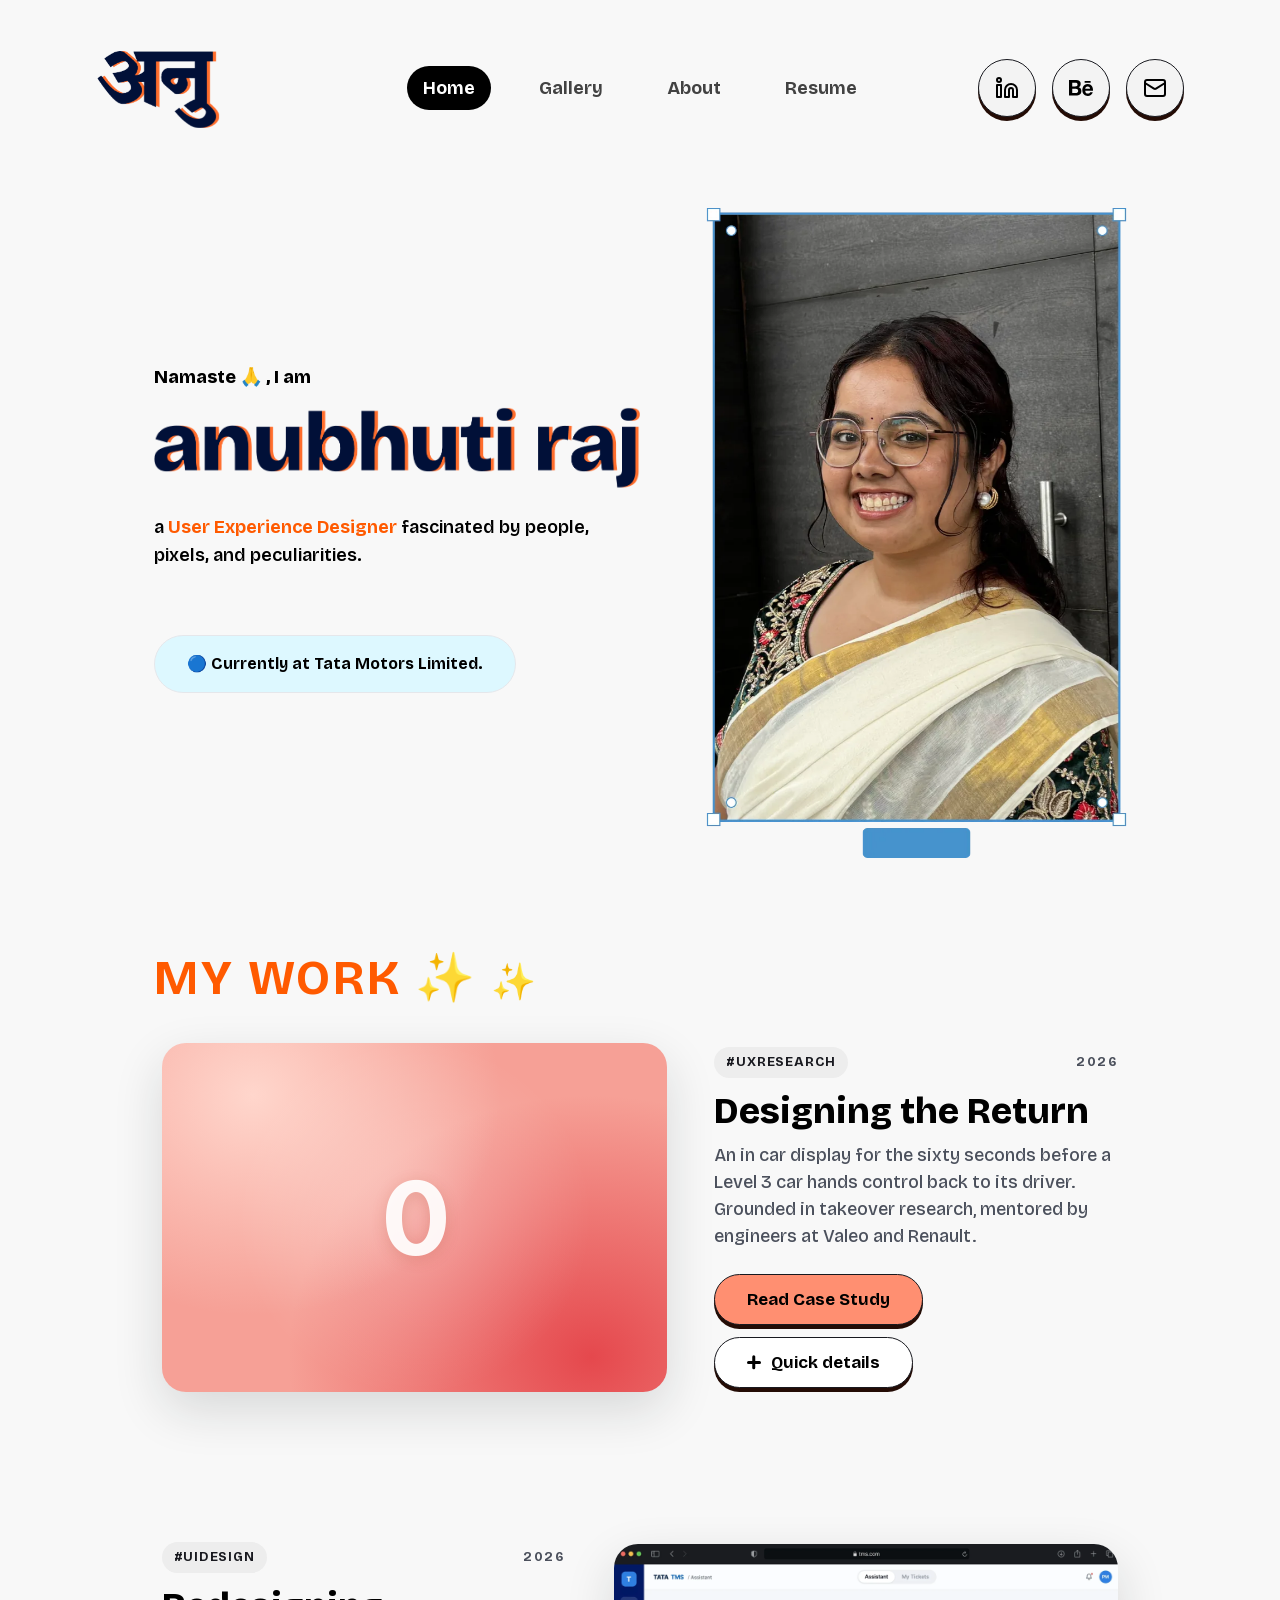
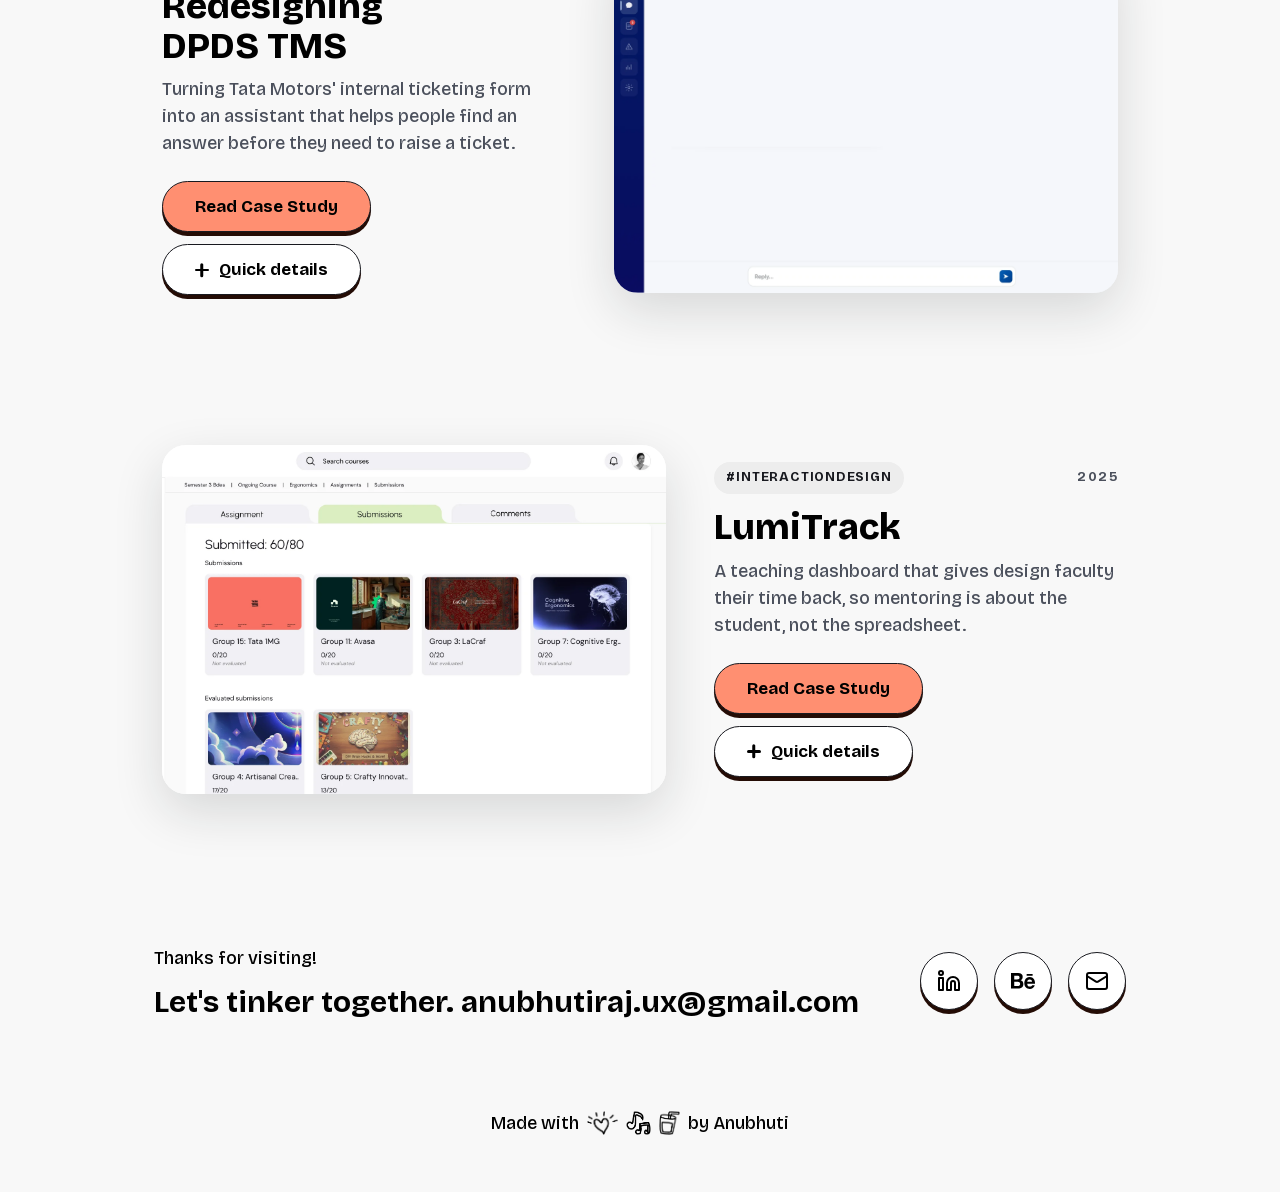
==== index.html @ 5ecabb00 "Smooth TMS typing pan, LumiTrack card story animation, more gap between cards, what-if map after scr" ====
<!DOCTYPE html>
<html lang="en">

<head>
  <meta charset="utf-8" />
  <meta name="viewport" content="width=device-width" />
  <script>if (!(window.matchMedia && matchMedia("(prefers-reduced-motion: reduce)").matches)) document.documentElement.classList.add("motion");</script>
  <title>Anubhuti Raj | UX Portfolio</title>
  <link rel="icon" type="image/png" href="./assets/images/browsericon.png" />
  <link rel="preload" href="assets/fonts/f9c47219ac0af4ab.p.woff2" as="font" type="font/woff2" crossorigin />
  <link rel="stylesheet" href="css/style.css?v=20261005g" />
  <style>
    /* Hero photo hover swap: my-photo fades out, childhood-photo fades in */
    .hero-photo-wrap { cursor: pointer; }
    .hero-photo-default,
    .hero-photo-hover {
      transition: none;
    }
    .hero-photo-hover { opacity: 0; }
    .hero-photo-wrap:hover .hero-photo-default { opacity: 0; }
    .hero-photo-wrap:hover .hero-photo-hover { opacity: 1; }

    /* "Currently working" button: bounce on hover + since-tag reveal */
    .work-status-btn {
      white-space: nowrap;
      transition: transform 0.45s cubic-bezier(0.34, 1.56, 0.64, 1),
                  background-color 0.2s ease, color 0.2s ease;
      transform-origin: left center;
      transform: scale(1);
    }
    .work-status-wrap a:hover .work-status-btn {
      transform: scale(1.08);
    }
    .work-status-tag {
      opacity: 0;
      transform: translateX(-8px);
      transition: opacity 0.2s ease 0.05s, transform 0.2s ease 0.05s;
      pointer-events: none;
    }
    .work-status-wrap a:hover + .work-status-tag {
      opacity: 1;
      transform: translateX(0);
    }

    /* Footer: written as real CSS because the site's compiled Tailwind
       stylesheet doesn't include utility classes beyond what the original
       build used, so new utility classes here have no effect. */
    .site-footer {
      padding-top: 150px;
      padding-bottom: 15px;
    }
    .site-footer .tinker-heading {
      font-size: 1.875rem; /* ~text-3xl */
    }
    @media (max-width: 768px) {
      .site-footer { padding-top: 140px; }
      .site-footer .tinker-heading { font-size: 1.5rem; }
    }
    @media (max-width: 640px) {
      .site-footer { padding-top: 90px; }
      .site-footer .tinker-heading { font-size: 1.25rem; }
    }
    .footer-top-row {
      display: flex;
      align-items: flex-start;
      justify-content: space-between;
    }
    .footer-social-buttons {
      display: flex;
      align-items: center;
      margin-top: 8px;
    }
    @media (max-width: 640px) {
      .footer-top-row {
        flex-direction: column;
        align-items: stretch;
      }
      .footer-top-row > div:first-child { margin-bottom: 32px; }
      .footer-social-buttons { margin-top: 0; justify-content: flex-end; }
    }
    .made-with {
      display: flex;
      align-items: center;
      justify-content: center;
      flex-wrap: wrap;
      gap: 8px;
      font-size: 1.125rem;
      font-weight: 500;
      margin-top: 85px;
    }
    .made-with img {
      height: 24px;
      width: auto;
      display: inline-block;
    }
    @media (max-width: 640px) {
      .made-with { margin-top: 56px; font-size: 1rem; }
    }

    /* Hover grow: nav social buttons, See All button, footer social buttons */
    .nav-social-btn,
    .see-all-btn,
    .footer-social-buttons button {
      transition: transform 0.2s ease;
    }
    .nav-social-btn:hover,
    .see-all-btn:hover,
    .footer-social-buttons button:hover {
      transform: scale(1.08);
    }

    .footer-email-link {
      text-decoration: none;
    }
    .footer-email-link:hover {
      text-decoration: underline;
    }
  </style>
  <style>
    /* Line up the Read Case Study buttons across cards in the same row */

    /* Phones: fit the four nav links on screen */
    @media (max-width: 480px) {
      .site-nav-links > * + * { margin-left: 2px !important; }
      .site-nav-links > a { padding-left: 12px !important; padding-right: 12px !important; font-size: 16px !important; }
    }
  </style>
  <link rel="stylesheet" href="partials/whimsy.css?v=20261005g" />
  <link rel="stylesheet" href="partials/mobile-menu.css?v=20261005w" />
  <link rel="stylesheet" href="partials/project-cards.css?v=20261009b" />
  <link rel="stylesheet" href="partials/home.css?v=20261005u" />
</head>

<body>
  <div id="__next">
    <main class="min-h-screen bg-[#F8F8F8] pb-10 __className_9b492f">

      <!-- ===================== NAV ===================== -->
      <nav class="flex w-full items-center justify-between px-32 py-12 z-20
                  max-2xl:px-24 max-xl:px-16 max-lg:px-8 max-md:px-4
                  max-sm:flex-col max-sm:space-y-4 max-sm:pt-6 max-sm:pb-0">

        <!-- Logo / Name Text -->
        <a class="z-20 ha-nav" href="index.html">
          <img 
            src="./assets/images/logonew.png" 
            alt="Anubhuti Raj" 
            height="70"
            style="height: 80px !important; width: auto;" 
          />
        </a>

        <!-- Nav links -->
        <div class="ha-nav site-nav-links flex items-center space-x-8 z-20 whitespace-nowrap">
          <a class="font-bold text-lg px-4 py-2 bg-black text-white rounded-full" href="index.html">Home</a>
          <a class="font-bold text-darkgray text-lg px-4 py-2" href="play/">Gallery</a>
          <a class="font-bold text-darkgray text-lg px-4 py-2" href="about/">About</a>
          <a class="font-bold text-darkgray text-lg px-4 py-2" href="assets/docs/anubhuti-raj-resume.pdf" target="_blank" rel="noopener">Resume</a>
        </div>

        <!-- Social buttons -->
        <div class="ha-nav flex items-center space-x-4 max-sm:hidden">

          <a href="https://www.linkedin.com/in/anubhutiraj-ux" target="_blank" rel="noopener noreferrer" aria-label="LinkedIn">
            <button class="nav-social-btn flex rounded-full font-bold border border-[#18191F] shadow-bottom-black bg-[#F3F3F3] !p-4 text-black hover:bg-[#F3F3F3]" tabindex="-1" type="button">
              <svg class="lucide lucide-linkedin" xmlns="http://www.w3.org/2000/svg" width="24" height="24"
                   viewbox="0 0 24 24" fill="none" stroke="currentColor" stroke-width="2"
                   stroke-linecap="round" stroke-linejoin="round">
                <path d="M16 8a6 6 0 0 1 6 6v7h-4v-7a2 2 0 0 0-2-2 2 2 0 0 0-2 2v7h-4v-7a6 6 0 0 1 6-6z" />
                <rect width="4" height="12" x="2" y="9" />
                <circle cx="4" cy="4" r="2" />
              </svg>
            </button>
          </a>
          <a href="https://www.behance.net/anubhutiraj" target="_blank" rel="noopener noreferrer" aria-label="Behance">
            <button class="nav-social-btn flex rounded-full font-bold border border-[#18191F] shadow-bottom-black bg-[#F3F3F3] !p-4 text-black hover:bg-[#F3F3F3]" tabindex="-1" type="button">
              <svg class="icon-behance" xmlns="http://www.w3.org/2000/svg" width="24" height="24" viewBox="0 0 24 24" fill="currentColor" aria-hidden="true"><path d="M16.969 16.927a2.561 2.561 0 0 0 1.901.677 2.501 2.501 0 0 0 1.531-.475c.362-.235.636-.584.779-.99h2.585a5.091 5.091 0 0 1-1.9 2.896 5.292 5.292 0 0 1-3.091.88 5.839 5.839 0 0 1-2.284-.433 4.871 4.871 0 0 1-1.723-1.211 5.657 5.657 0 0 1-1.08-1.874 7.057 7.057 0 0 1-.383-2.393c-.005-.8.129-1.595.396-2.349a5.313 5.313 0 0 1 5.088-3.604 4.87 4.87 0 0 1 2.376.563c.661.362 1.231.87 1.668 1.485a6.2 6.2 0 0 1 .943 2.133c.194.821.263 1.666.205 2.508h-7.699c-.063.79.184 1.574.688 2.187ZM6.947 4.084a8.065 8.065 0 0 1 1.928.198 4.29 4.29 0 0 1 1.49.638c.418.303.748.711.958 1.182.241.579.357 1.203.341 1.83a3.506 3.506 0 0 1-.506 1.961 3.726 3.726 0 0 1-1.503 1.287 3.588 3.588 0 0 1 2.027 1.437c.464.747.697 1.615.67 2.494a4.593 4.593 0 0 1-.423 2.032 3.945 3.945 0 0 1-1.163 1.413 5.114 5.114 0 0 1-1.683.807 7.135 7.135 0 0 1-1.928.259H0V4.084h6.947Zm-.235 12.9c.308.004.616-.029.916-.099a2.18 2.18 0 0 0 .766-.332c.228-.158.411-.371.534-.619.142-.317.208-.663.191-1.009a2.08 2.08 0 0 0-.642-1.715 2.618 2.618 0 0 0-1.696-.505h-3.54v4.279h3.471Zm13.635-5.967a2.13 2.13 0 0 0-1.654-.619 2.336 2.336 0 0 0-1.163.259 2.474 2.474 0 0 0-.738.62 2.359 2.359 0 0 0-.396.792c-.074.239-.12.485-.137.734h4.769a3.239 3.239 0 0 0-.679-1.785l-.002-.001Zm-13.813-.648a2.254 2.254 0 0 0 1.423-.433c.399-.355.607-.88.56-1.413a1.916 1.916 0 0 0-.178-.891 1.298 1.298 0 0 0-.495-.533 1.851 1.851 0 0 0-.711-.274 3.966 3.966 0 0 0-.835-.073H3.241v3.631h3.293v-.014ZM21.62 5.122h-5.976v1.527h5.976V5.122Z"/></svg>
            </button>
          </a>

          <a href="mailto:anubhutiraj.ux@gmail.com" aria-label="Email">
            <button class="nav-social-btn flex rounded-full font-bold border border-[#18191F] shadow-bottom-black bg-[#F3F3F3] !p-4 text-black hover:bg-[#F3F3F3]" tabindex="-1" type="button">
              <svg class="lucide lucide-mail" xmlns="http://www.w3.org/2000/svg" width="24" height="24"
                   viewbox="0 0 24 24" fill="none" stroke="currentColor" stroke-width="2"
                   stroke-linecap="round" stroke-linejoin="round">
                <rect width="20" height="16" x="2" y="4" rx="2" />
                <path d="m22 7-8.97 5.7a1.94 1.94 0 0 1-2.06 0L2 7" />
              </svg>
            </button>
          </a>

        </div>
      </nav>
      <!-- =================== END NAV =================== -->


      <div class="x-padding">

        <!-- Decorative background blob -->
        <div class="h-[400px] absolute top-1/4 z-0 w-1/2"></div>

        <!-- ================= HERO SECTION ================= -->
        <section class="flex relative items-center justify-between space-x-14 my-8
                        max-sm:flex-col-reverse max-sm:space-x-0 max-sm:space-y-10 max-sm:my-0">

          <!-- Left: intro text -->
          <div class="flex flex-col w-1/2 font-semibold max-sm:w-full">

            <p class="ha-hello mb-4 text-lg"><b>Namaste 🙏 , I am</b></p>

            <h1 class="ha-name mb-6">
              <img src="./assets/images/name.png" alt="Anubhuti" class="h-24 w-auto max-lg:h-16" />
            </h1>

            <p class="ha-tag mb-14 text-lg max-sm:mb-6">
              a <span class="text-mandarina font-bold">User Experience Designer</span>
              fascinated by people, pixels, and peculiarities.
            </p>

            <div class="ha-status work-status-wrap flex items-center gap-8 w-fit">
              <a class="w-fit" href="#" data-state="closed">
                <button
                  class="work-status-btn flex rounded-full pl-8 py-4 font-bold border shadow-bottom-black bg-[#ddf8ff]
                         hover:text-white text-black hover:bg-[#00ADEF] shadow-none border-gray-200
                         max-sm:!py-2 max-sm:!px-4 pr-8"
                  tabindex="0"
                  type="button"
                >
                  🔵 Currently at Tata Motors Limited.
                </button>
              </a>

              <span
                class="work-status-tag rounded-full border border-gray-200 bg-white px-4 py-2
                       font-bold text-sm max-sm:hidden"
              >
                Since July 2026 :)
              </span>
            </div>

          </div>

          <!-- Right: portrait (hover: my-photo -> childhood-photo) -->
          <div class="ha-photo hero-photo-wrap relative w-[420px] h-[650px]
                      max-lg:w-[300px] max-lg:h-[434px]
                      max-md:w-[400px] max-md:h-[590px]
                      max-sm:w-[300px] max-sm:h-[400px]">
            <img
              alt="My portfolio picture"
              class="hero-photo-default object-contain"
              decoding="async"
              fetchpriority="high"
              src="./assets/images/my-photo.webp"
              style="position:absolute;height:100%;width:100%;left:0;top:0;right:0;bottom:0;
                     color:transparent;background-position:50% 50%;background-repeat:no-repeat;"
            />
            <img
              alt="My childhood picture"
              class="hero-photo-hover object-contain"
              decoding="async"
              loading="lazy"
              src="./assets/images/childhood-photo.webp"
              style="position:absolute;height:100%;width:100%;left:0;top:0;right:0;bottom:0;
                     color:transparent;background-position:50% 50%;background-repeat:no-repeat;"
            />
          </div>

        </section>
        <!-- =============== END HERO SECTION =============== -->


        <!-- ================= WORK SECTION ================= -->
        <div data-rv class="flex justify-between items-center mb-8 mt-24 max-sm:mt-12 max-sm:mb-4">
          <h2 class="big-title">
            MY WORK <span data-play="twinkle" data-play-on="view">✨</span>
            <span class="text-4xl max-sm:hidden" data-play="twinkle" data-play-on="view">✨</span>
          </h2>
          <!-- See All: hidden until there are more projects. Delete the word hidden to show it. -->
          <a href="/my-work/" hidden>
            <button
              class="see-all-btn flex rounded-full pl-8 py-4 text-black font-bold border border-[#18191F]
                     shadow-bottom-black bg-white hover:bg-white max-sm:!px-4 max-sm:!py-2 pr-8"
              tabindex="0"
              type="button"
            >
              See All
            </button>
          </a>
        </div>

        <!-- Work cards grid (4 Cards Total) -->
        <section class="pc-list">

          <!-- ---- PROJECT 1: Designing the Return ---- -->
          <article class="pc-card" id="pc-p1">
            <a data-rv class="pc-media pc-count" href="my-work/project-1/" aria-label="Read Designing the Return">
              <div class="pc-cd-glow" aria-hidden="true"></div>
              <div class="pc-cd-rings" aria-hidden="true"><span></span><span></span><span></span></div>
              <div class="pc-cd-num" aria-hidden="true">60</div>
            </a>
            <div data-rv style="--rv-d:.12s" class="pc-body">
              <div class="pc-meta"><span class="pc-tag">#UXRESEARCH</span><span>2026</span></div>
              <h3 class="pc-title"><a href="my-work/project-1/">Designing the Return</a></h3>
              <p class="pc-lede">An in car display for the sixty seconds before a Level 3 car hands control back to its driver. Grounded in takeover research, mentored by engineers at Valeo and Renault.</p>
              <div class="pc-actions">
                <a class="pc-btn pc-read" href="my-work/project-1/">Read Case Study</a>
                <button class="pc-btn pc-more" type="button" aria-expanded="false" aria-controls="pc-det-p1"><span class="pc-plus" aria-hidden="true"></span><span class="pc-lbl">Quick details</span></button>
              </div>
              <div class="pc-details" id="pc-det-p1">
                <div class="pc-details-inner"><div class="pc-details-pad">
                  <p class="pc-d-label">FROM THE RESEARCH</p>
                  <div class="pc-stats">
                    <div class="pc-stat"><b>6%</b><small>of time spent looking at the road during a screen task</small></div>
                    <div class="pc-stat"><b>20s</b><small>pre alert that doubled attention to the road</small></div>
                    <div class="pc-stat"><b>~27s</b><small>how long cognitive distraction lingers</small></div>
                    <div class="pc-stat"><b>60s</b><small>proposed upper bound for the takeover window</small></div>
                  </div>
                  <p class="pc-note">UX Researcher and Interaction Designer · 4 months · Mentored by Valeo and Renault</p>
                </div></div>
              </div>
            </div>
          </article>

          <!-- ---- PROJECT 2: Redesigning DPDS TMS ---- -->
          <article class="pc-card pc-flip" id="pc-p2">
            <a data-rv class="pc-media pc-tms" href="my-work/project-2/" aria-label="Read Redesigning DPDS TMS">
              <div class="pc-stage" aria-hidden="true">
                <img class="pc-base" src="assets/images/project-2/card/base.webp" alt="" decoding="async">
                <div class="pc-cover"></div>
                <div class="pc-typed"></div>
                <div class="pc-send"></div>
                <img class="pc-piece pc-bubble" src="assets/images/project-2/card/bubble.webp" alt="" decoding="async">
                <img class="pc-piece pc-ring" src="assets/images/project-2/card/ring.webp" alt="" decoding="async">
                <img class="pc-piece pc-ai" src="assets/images/project-2/card/ai.webp" alt="" decoding="async">
                <img class="pc-piece pc-ticket" src="assets/images/project-2/card/ticket.webp" alt="" decoding="async">
              </div>
            </a>
            <div data-rv style="--rv-d:.12s" class="pc-body">
              <div class="pc-meta"><span class="pc-tag">#UIDESIGN</span><span>2026</span></div>
              <h3 class="pc-title"><a href="my-work/project-2/">Redesigning DPDS TMS</a></h3>
              <p class="pc-lede">Turning Tata Motors' internal ticketing form into an assistant that helps people find an answer before they need to raise a ticket.</p>
              <div class="pc-actions">
                <a class="pc-btn pc-read" href="my-work/project-2/">Read Case Study</a>
                <button class="pc-btn pc-more" type="button" aria-expanded="false" aria-controls="pc-det-p2"><span class="pc-plus" aria-hidden="true"></span><span class="pc-lbl">Quick details</span></button>
              </div>
              <div class="pc-details" id="pc-det-p2">
                <div class="pc-details-inner"><div class="pc-details-pad">
                  <p class="pc-d-label">AT A GLANCE</p>
                  <div class="pc-stats">
                    <div class="pc-stat pc-fact"><b>UX Designer</b><small>Role</small></div>
                    <div class="pc-stat pc-fact"><b>3 months</b><small>Timeline, ongoing</small></div>
                    <div class="pc-stat pc-fact"><b>DPDS, Tata Motors CV</b><small>Team</small></div>
                    <div class="pc-stat pc-fact"><b>Assistant + design system</b><small>Delivered, with a WCAG contrast audit</small></div>
                  </div>
                </div></div>
              </div>
            </div>
          </article>


          <!-- ---- PROJECT 3: LumiTrack ---- -->
          <article class="pc-card" id="pc-p3">
            <a data-rv class="pc-media pc-lumi" href="my-work/project-3/" aria-label="Read LumiTrack">
              <div class="pc-stage" aria-hidden="true">
                <img class="pc-l-base" src="assets/images/project-3/card/base.webp" alt="" decoding="async" loading="lazy">
                <img class="pc-l-base2" src="assets/images/project-3/card/comments.webp" alt="" decoding="async" loading="lazy">
                <img class="pc-piece pc-l-comment" src="assets/images/project-3/card/comment.webp" alt="" decoding="async" loading="lazy">
                <img class="pc-piece pc-l-nudge" src="assets/images/project-3/card/nudge.webp" alt="" decoding="async" loading="lazy">
                <div class="pc-l-tap"></div>
              </div>
            </a>
            <div data-rv style="--rv-d:.12s" class="pc-body">
              <div class="pc-meta"><span class="pc-tag">#INTERACTIONDESIGN</span><span>2025</span></div>
              <h3 class="pc-title"><a href="my-work/project-3/">LumiTrack</a></h3>
              <p class="pc-lede">A teaching dashboard that gives design faculty their time back, so mentoring is about the student, not the spreadsheet.</p>
              <div class="pc-actions">
                <a class="pc-btn pc-read" href="my-work/project-3/">Read Case Study</a>
                <button class="pc-btn pc-more" type="button" aria-expanded="false" aria-controls="pc-det-p3"><span class="pc-plus" aria-hidden="true"></span><span class="pc-lbl">Quick details</span></button>
              </div>
              <div class="pc-details" id="pc-det-p3">
                <div class="pc-details-inner"><div class="pc-details-pad">
                  <p class="pc-d-label">FROM THE RESEARCH</p>
                  <div class="pc-stats">
                    <div class="pc-stat"><b>12 + 9</b><small>faculty and students interviewed</small></div>
                    <div class="pc-stat"><b>40 to 50</b><small>submissions a faculty member reviews each week</small></div>
                    <div class="pc-stat"><b>20&times;</b><small>the same comment, typed again for every group</small></div>
                    <div class="pc-stat"><b>4 weeks</b><small>from interviews to a tested prototype</small></div>
                  </div>
                  <p class="pc-note">UX Designer, research and UI &middot; Semester 5, Interaction Design</p>
                </div></div>
              </div>
            </div>
          </article>

        </section>

        <!-- =============== END WORK SECTION =============== -->



      <!-- =================== FOOTER =================== -->
      <footer class="site-footer relative flex flex-col font-bold">

        <!-- Top row: heading (left) + social buttons (right) -->
        <div data-rv class="footer-top-row z-20">

          <div>
            <p class="text-lg font-medium mb-2">Thanks for visiting!</p>
            <h3 class="tinker-heading font-bold">
              Let's tinker together.
              <a
                class="footer-email-link"
                href="mailto:anubhutiraj.ux@gmail.com"
              >anubhutiraj.ux@gmail.com</a>
            </h3>
          </div>

          <div class="footer-social-buttons space-x-4">
            <a href="https://www.linkedin.com/in/anubhutiraj-ux" target="_blank" rel="noopener noreferrer" aria-label="LinkedIn">
              <button class="flex rounded-full font-bold border border-[#18191F] shadow-bottom-black !p-4 bg-white hover:bg-white text-black" tabindex="-1" type="button">
                <svg class="lucide lucide-linkedin" xmlns="http://www.w3.org/2000/svg" width="24" height="24"
                   viewbox="0 0 24 24" fill="none" stroke="currentColor" stroke-width="2"
                   stroke-linecap="round" stroke-linejoin="round">
                <path d="M16 8a6 6 0 0 1 6 6v7h-4v-7a2 2 0 0 0-2-2 2 2 0 0 0-2 2v7h-4v-7a6 6 0 0 1 6-6z" />
                <rect width="4" height="12" x="2" y="9" />
                <circle cx="4" cy="4" r="2" />
              </svg>
              </button>
            </a>
            <a href="https://www.behance.net/anubhutiraj" target="_blank" rel="noopener noreferrer" aria-label="Behance">
              <button class="flex rounded-full font-bold border border-[#18191F] shadow-bottom-black !p-4 bg-white hover:bg-white text-black" tabindex="-1" type="button">
                <svg class="icon-behance" xmlns="http://www.w3.org/2000/svg" width="24" height="24" viewBox="0 0 24 24" fill="currentColor" aria-hidden="true"><path d="M16.969 16.927a2.561 2.561 0 0 0 1.901.677 2.501 2.501 0 0 0 1.531-.475c.362-.235.636-.584.779-.99h2.585a5.091 5.091 0 0 1-1.9 2.896 5.292 5.292 0 0 1-3.091.88 5.839 5.839 0 0 1-2.284-.433 4.871 4.871 0 0 1-1.723-1.211 5.657 5.657 0 0 1-1.08-1.874 7.057 7.057 0 0 1-.383-2.393c-.005-.8.129-1.595.396-2.349a5.313 5.313 0 0 1 5.088-3.604 4.87 4.87 0 0 1 2.376.563c.661.362 1.231.87 1.668 1.485a6.2 6.2 0 0 1 .943 2.133c.194.821.263 1.666.205 2.508h-7.699c-.063.79.184 1.574.688 2.187ZM6.947 4.084a8.065 8.065 0 0 1 1.928.198 4.29 4.29 0 0 1 1.49.638c.418.303.748.711.958 1.182.241.579.357 1.203.341 1.83a3.506 3.506 0 0 1-.506 1.961 3.726 3.726 0 0 1-1.503 1.287 3.588 3.588 0 0 1 2.027 1.437c.464.747.697 1.615.67 2.494a4.593 4.593 0 0 1-.423 2.032 3.945 3.945 0 0 1-1.163 1.413 5.114 5.114 0 0 1-1.683.807 7.135 7.135 0 0 1-1.928.259H0V4.084h6.947Zm-.235 12.9c.308.004.616-.029.916-.099a2.18 2.18 0 0 0 .766-.332c.228-.158.411-.371.534-.619.142-.317.208-.663.191-1.009a2.08 2.08 0 0 0-.642-1.715 2.618 2.618 0 0 0-1.696-.505h-3.54v4.279h3.471Zm13.635-5.967a2.13 2.13 0 0 0-1.654-.619 2.336 2.336 0 0 0-1.163.259 2.474 2.474 0 0 0-.738.62 2.359 2.359 0 0 0-.396.792c-.074.239-.12.485-.137.734h4.769a3.239 3.239 0 0 0-.679-1.785l-.002-.001Zm-13.813-.648a2.254 2.254 0 0 0 1.423-.433c.399-.355.607-.88.56-1.413a1.916 1.916 0 0 0-.178-.891 1.298 1.298 0 0 0-.495-.533 1.851 1.851 0 0 0-.711-.274 3.966 3.966 0 0 0-.835-.073H3.241v3.631h3.293v-.014ZM21.62 5.122h-5.976v1.527h5.976V5.122Z"/></svg>
              </button>
            </a>
            <a href="mailto:anubhutiraj.ux@gmail.com" aria-label="Email">
              <button class="flex rounded-full font-bold border border-[#18191F] shadow-bottom-black !p-4 bg-white hover:bg-white text-black" tabindex="-1" type="button">
                <svg class="lucide lucide-mail" xmlns="http://www.w3.org/2000/svg" width="24" height="24"
                   viewbox="0 0 24 24" fill="none" stroke="currentColor" stroke-width="2"
                   stroke-linecap="round" stroke-linejoin="round">
                <rect width="20" height="16" x="2" y="4" rx="2" />
                <path d="m22 7-8.97 5.7a1.94 1.94 0 0 1-2.06 0L2 7" />
              </svg>
              </button>
            </a>
          </div>
        </div>

        <!-- Bottom row: "Made with" credit line -->
        <div class="made-with z-20">
          <span>Made with</span>
          <img src="./assets/images/foot1.png" alt="" data-play="beat" />
          <img src="./assets/images/foot2.png" alt="" data-play="bob" />
          <img src="./assets/images/foot3.png" alt="" data-play="sip" />
          <span>by Anubhuti</span>
        </div>

        <!-- Decorative background blob -->
        <div class="h-[400px] absolute right-0 bottom-0 z-0 w-1/2"></div>

      </footer>
      <!-- ================= END FOOTER ================= -->

    </main>
  </div>

  <script id="__NEXT_DATA__" type="application/json" crossorigin="">
    {"props":{"pageProps":{}},"page":"/","query":{},"buildId":"bwg6kUX3la6jqDscWg2wd","nextExport":true,"autoExport":true,"isFallback":false,"scriptLoader":[]}
  </script>

  <script src="partials/whimsy.js?v=20261005g"></script>
  <script src="partials/mobile-menu.js?v=20261005g"></script>
  <script src="partials/project-cards.js?v=20261009b"></script>
  <script src="partials/home.js?v=20261005g"></script>
</body>
</html>
---- css/style.css ----
@font-face{font-family:__Bricolage_Grotesque_9b492f;font-style:normal;font-weight:200 800;font-stretch:100%;font-display:swap;src:url(../assets/fonts/e899c850b61a3252.woff2) format("woff2");unicode-range:U+0460-052f,U+1c80-1c88,U+20b4,U+2de0-2dff,U+a640-a69f,U+fe2e-fe2f}@font-face{font-family:__Bricolage_Grotesque_9b492f;font-style:normal;font-weight:200 800;font-stretch:100%;font-display:swap;src:url(../assets/fonts/d4392c7d3cdfca51.woff2) format("woff2");unicode-range:U+0102-0103,U+0110-0111,U+0128-0129,U+0168-0169,U+01a0-01a1,U+01af-01b0,U+0300-0301,U+0303-0304,U+0308-0309,U+0323,U+0329,U+1ea0-1ef9,U+20ab}@font-face{font-family:__Bricolage_Grotesque_9b492f;font-style:normal;font-weight:200 800;font-stretch:100%;font-display:swap;src:url(../assets/fonts/3b26296dd1ece7c6.woff2) format("woff2");unicode-range:U+0100-02af,U+0304,U+0308,U+0329,U+1e00-1e9f,U+1ef2-1eff,U+2020,U+20a0-20ab,U+20ad-20c0,U+2113,U+2c60-2c7f,U+a720-a7ff}@font-face{font-family:__Bricolage_Grotesque_9b492f;font-style:normal;font-weight:200 800;font-stretch:100%;font-display:swap;src:url(../assets/fonts/f9c47219ac0af4ab.p.woff2) format("woff2");unicode-range:U+00??,U+0131,U+0152-0153,U+02bb-02bc,U+02c6,U+02da,U+02dc,U+0304,U+0308,U+0329,U+2000-206f,U+2074,U+20ac,U+2122,U+2191,U+2193,U+2212,U+2215,U+feff,U+fffd}.__className_9b492f{font-family:__Bricolage_Grotesque_9b492f;font-style:normal}
/*
! tailwindcss v3.3.5 | MIT License | https://tailwindcss.com
*/*,:after,:before{box-sizing:border-box;border:0 solid #e5e7eb}:after,:before{--tw-content:""}html{line-height:1.5;-webkit-text-size-adjust:100%;-moz-tab-size:4;-o-tab-size:4;tab-size:4;font-family:ui-sans-serif,system-ui,-apple-system,BlinkMacSystemFont,Segoe UI,Roboto,Helvetica Neue,Arial,Noto Sans,sans-serif,Apple Color Emoji,Segoe UI Emoji,Segoe UI Symbol,Noto Color Emoji;font-feature-settings:normal;font-variation-settings:normal}body{margin:0;line-height:inherit}hr{height:0;color:inherit;border-top-width:1px}abbr:where([title]){-webkit-text-decoration:underline dotted;text-decoration:underline dotted}h1,h2,h3,h4,h5,h6{font-size:inherit;font-weight:inherit}a{color:inherit;text-decoration:inherit}b,strong{font-weight:bolder}code,kbd,pre,samp{font-family:ui-monospace,SFMono-Regular,Menlo,Monaco,Consolas,Liberation Mono,Courier New,monospace;font-size:1em}small{font-size:80%}sub,sup{font-size:75%;line-height:0;position:relative;vertical-align:baseline}sub{bottom:-.25em}sup{top:-.5em}table{text-indent:0;border-color:inherit;border-collapse:collapse}button,input,optgroup,select,textarea{font-family:inherit;font-feature-settings:inherit;font-variation-settings:inherit;font-size:100%;font-weight:inherit;line-height:inherit;color:inherit;margin:0;padding:0}button,select{text-transform:none}[type=button],[type=reset],[type=submit],button{-webkit-appearance:button;background-color:transparent;background-image:none}:-moz-focusring{outline:auto}:-moz-ui-invalid{box-shadow:none}progress{vertical-align:baseline}::-webkit-inner-spin-button,::-webkit-outer-spin-button{height:auto}[type=search]{-webkit-appearance:textfield;outline-offset:-2px}::-webkit-search-decoration{-webkit-appearance:none}::-webkit-file-upload-button{-webkit-appearance:button;font:inherit}summary{display:list-item}blockquote,dd,dl,figure,h1,h2,h3,h4,h5,h6,hr,p,pre{margin:0}fieldset{margin:0}fieldset,legend{padding:0}menu,ol,ul{list-style:none;margin:0;padding:0}dialog{padding:0}textarea{resize:vertical}input::-moz-placeholder,textarea::-moz-placeholder{opacity:1;color:#9ca3af}input::placeholder,textarea::placeholder{opacity:1;color:#9ca3af}[role=button],button{cursor:pointer}:disabled{cursor:default}audio,canvas,embed,iframe,img,object,svg,video{display:block;vertical-align:middle}img,video{max-width:100%;height:auto}[hidden]{display:none}ol li:marker{font-weight:700}*,:after,:before{--tw-border-spacing-x:0;--tw-border-spacing-y:0;--tw-translate-x:0;--tw-translate-y:0;--tw-rotate:0;--tw-skew-x:0;--tw-skew-y:0;--tw-scale-x:1;--tw-scale-y:1;--tw-pan-x: ;--tw-pan-y: ;--tw-pinch-zoom: ;--tw-scroll-snap-strictness:proximity;--tw-gradient-from-position: ;--tw-gradient-via-position: ;--tw-gradient-to-position: ;--tw-ordinal: ;--tw-slashed-zero: ;--tw-numeric-figure: ;--tw-numeric-spacing: ;--tw-numeric-fraction: ;--tw-ring-inset: ;--tw-ring-offset-width:0px;--tw-ring-offset-color:#fff;--tw-ring-color:rgba(59,130,246,.5);--tw-ring-offset-shadow:0 0 #0000;--tw-ring-shadow:0 0 #0000;--tw-shadow:0 0 #0000;--tw-shadow-colored:0 0 #0000;--tw-blur: ;--tw-brightness: ;--tw-contrast: ;--tw-grayscale: ;--tw-hue-rotate: ;--tw-invert: ;--tw-saturate: ;--tw-sepia: ;--tw-drop-shadow: ;--tw-backdrop-blur: ;--tw-backdrop-brightness: ;--tw-backdrop-contrast: ;--tw-backdrop-grayscale: ;--tw-backdrop-hue-rotate: ;--tw-backdrop-invert: ;--tw-backdrop-opacity: ;--tw-backdrop-saturate: ;--tw-backdrop-sepia: }::backdrop{--tw-border-spacing-x:0;--tw-border-spacing-y:0;--tw-translate-x:0;--tw-translate-y:0;--tw-rotate:0;--tw-skew-x:0;--tw-skew-y:0;--tw-scale-x:1;--tw-scale-y:1;--tw-pan-x: ;--tw-pan-y: ;--tw-pinch-zoom: ;--tw-scroll-snap-strictness:proximity;--tw-gradient-from-position: ;--tw-gradient-via-position: ;--tw-gradient-to-position: ;--tw-ordinal: ;--tw-slashed-zero: ;--tw-numeric-figure: ;--tw-numeric-spacing: ;--tw-numeric-fraction: ;--tw-ring-inset: ;--tw-ring-offset-width:0px;--tw-ring-offset-color:#fff;--tw-ring-color:rgba(59,130,246,.5);--tw-ring-offset-shadow:0 0 #0000;--tw-ring-shadow:0 0 #0000;--tw-shadow:0 0 #0000;--tw-shadow-colored:0 0 #0000;--tw-blur: ;--tw-brightness: ;--tw-contrast: ;--tw-grayscale: ;--tw-hue-rotate: ;--tw-invert: ;--tw-saturate: ;--tw-sepia: ;--tw-drop-shadow: ;--tw-backdrop-blur: ;--tw-backdrop-brightness: ;--tw-backdrop-contrast: ;--tw-backdrop-grayscale: ;--tw-backdrop-hue-rotate: ;--tw-backdrop-invert: ;--tw-backdrop-opacity: ;--tw-backdrop-saturate: ;--tw-backdrop-sepia: }.prose{color:var(--tw-prose-body);max-width:65ch}.prose :where(p):not(:where([class~=not-prose],[class~=not-prose] *)){margin-top:1.25em;margin-bottom:1.25em}.prose :where([class~=lead]):not(:where([class~=not-prose],[class~=not-prose] *)){color:var(--tw-prose-lead);font-size:1.25em;line-height:1.6;margin-top:1.2em;margin-bottom:1.2em}.prose :where(a):not(:where([class~=not-prose],[class~=not-prose] *)){color:var(--tw-prose-links);text-decoration:underline;font-weight:500}.prose :where(strong):not(:where([class~=not-prose],[class~=not-prose] *)){color:var(--tw-prose-bold);font-weight:600}.prose :where(a strong):not(:where([class~=not-prose],[class~=not-prose] *)){color:inherit}.prose :where(blockquote strong):not(:where([class~=not-prose],[class~=not-prose] *)){color:inherit}.prose :where(thead th strong):not(:where([class~=not-prose],[class~=not-prose] *)){color:inherit}.prose :where(ol):not(:where([class~=not-prose],[class~=not-prose] *)){list-style-type:decimal;margin-top:1.25em;margin-bottom:1.25em;padding-left:1.625em}.prose :where(ol[type=A]):not(:where([class~=not-prose],[class~=not-prose] *)){list-style-type:upper-alpha}.prose :where(ol[type=a]):not(:where([class~=not-prose],[class~=not-prose] *)){list-style-type:lower-alpha}.prose :where(ol[type=A s]):not(:where([class~=not-prose],[class~=not-prose] *)){list-style-type:upper-alpha}.prose :where(ol[type=a s]):not(:where([class~=not-prose],[class~=not-prose] *)){list-style-type:lower-alpha}.prose :where(ol[type=I]):not(:where([class~=not-prose],[class~=not-prose] *)){list-style-type:upper-roman}.prose :where(ol[type=i]):not(:where([class~=not-prose],[class~=not-prose] *)){list-style-type:lower-roman}.prose :where(ol[type=I s]):not(:where([class~=not-prose],[class~=not-prose] *)){list-style-type:upper-roman}.prose :where(ol[type=i s]):not(:where([class~=not-prose],[class~=not-prose] *)){list-style-type:lower-roman}.prose :where(ol[type="1"]):not(:where([class~=not-prose],[class~=not-prose] *)){list-style-type:decimal}.prose :where(ul):not(:where([class~=not-prose],[class~=not-prose] *)){list-style-type:disc;margin-top:1.25em;margin-bottom:1.25em;padding-left:1.625em}.prose :where(ol>li):not(:where([class~=not-prose],[class~=not-prose] *))::marker{font-weight:400;color:var(--tw-prose-counters)}.prose :where(ul>li):not(:where([class~=not-prose],[class~=not-prose] *))::marker{color:var(--tw-prose-bullets)}.prose :where(dt):not(:where([class~=not-prose],[class~=not-prose] *)){color:var(--tw-prose-headings);font-weight:600;margin-top:1.25em}.prose :where(hr):not(:where([class~=not-prose],[class~=not-prose] *)){border-color:var(--tw-prose-hr);border-top-width:1px;margin-top:3em;margin-bottom:3em}.prose :where(blockquote):not(:where([class~=not-prose],[class~=not-prose] *)){font-weight:500;font-style:italic;color:var(--tw-prose-quotes);border-left-width:.25rem;border-left-color:var(--tw-prose-quote-borders);quotes:"\201C""\201D""\2018""\2019";margin-top:1.6em;margin-bottom:1.6em;padding-left:1em}.prose :where(blockquote p:first-of-type):not(:where([class~=not-prose],[class~=not-prose] *)):before{content:open-quote}.prose :where(blockquote p:last-of-type):not(:where([class~=not-prose],[class~=not-prose] *)):after{content:close-quote}.prose :where(h1):not(:where([class~=not-prose],[class~=not-prose] *)){color:var(--tw-prose-headings);font-weight:800;font-size:2.25em;margin-top:0;margin-bottom:.8888889em;line-height:1.1111111}.prose :where(h1 strong):not(:where([class~=not-prose],[class~=not-prose] *)){font-weight:900;color:inherit}.prose :where(h2):not(:where([class~=not-prose],[class~=not-prose] *)){color:var(--tw-prose-headings);font-weight:700;font-size:1.5em;margin-top:2em;margin-bottom:1em;line-height:1.3333333}.prose :where(h2 strong):not(:where([class~=not-prose],[class~=not-prose] *)){font-weight:800;color:inherit}.prose :where(h3):not(:where([class~=not-prose],[class~=not-prose] *)){color:var(--tw-prose-headings);font-weight:600;font-size:1.25em;margin-top:1.6em;margin-bottom:.6em;line-height:1.6}.prose :where(h3 strong):not(:where([class~=not-prose],[class~=not-prose] *)){font-weight:700;color:inherit}.prose :where(h4):not(:where([class~=not-prose],[class~=not-prose] *)){color:var(--tw-prose-headings);font-weight:600;margin-top:1.5em;margin-bottom:.5em;line-height:1.5}.prose :where(h4 strong):not(:where([class~=not-prose],[class~=not-prose] *)){font-weight:700;color:inherit}.prose :where(img):not(:where([class~=not-prose],[class~=not-prose] *)){margin-top:2em;margin-bottom:2em}.prose :where(picture):not(:where([class~=not-prose],[class~=not-prose] *)){display:block;margin-top:2em;margin-bottom:2em}.prose :where(kbd):not(:where([class~=not-prose],[class~=not-prose] *)){font-weight:500;font-family:inherit;color:var(--tw-prose-kbd);box-shadow:0 0 0 1px rgb(var(--tw-prose-kbd-shadows)/10%),0 3px 0 rgb(var(--tw-prose-kbd-shadows)/10%);font-size:.875em;border-radius:.3125rem;padding:.1875em .375em}.prose :where(code):not(:where([class~=not-prose],[class~=not-prose] *)){color:var(--tw-prose-code);font-weight:600;font-size:.875em}.prose :where(code):not(:where([class~=not-prose],[class~=not-prose] *)):before{content:"`"}.prose :where(code):not(:where([class~=not-prose],[class~=not-prose] *)):after{content:"`"}.prose :where(a code):not(:where([class~=not-prose],[class~=not-prose] *)){color:inherit}.prose :where(h1 code):not(:where([class~=not-prose],[class~=not-prose] *)){color:inherit}.prose :where(h2 code):not(:where([class~=not-prose],[class~=not-prose] *)){color:inherit;font-size:.875em}.prose :where(h3 code):not(:where([class~=not-prose],[class~=not-prose] *)){color:inherit;font-size:.9em}.prose :where(h4 code):not(:where([class~=not-prose],[class~=not-prose] *)){color:inherit}.prose :where(blockquote code):not(:where([class~=not-prose],[class~=not-prose] *)){color:inherit}.prose :where(thead th code):not(:where([class~=not-prose],[class~=not-prose] *)){color:inherit}.prose :where(pre):not(:where([class~=not-prose],[class~=not-prose] *)){color:var(--tw-prose-pre-code);background-color:var(--tw-prose-pre-bg);overflow-x:auto;font-weight:400;font-size:.875em;line-height:1.7142857;margin-top:1.7142857em;margin-bottom:1.7142857em;border-radius:.375rem;padding:.8571429em 1.1428571em}.prose :where(pre code):not(:where([class~=not-prose],[class~=not-prose] *)){background-color:transparent;border-width:0;border-radius:0;padding:0;font-weight:inherit;color:inherit;font-size:inherit;font-family:inherit;line-height:inherit}.prose :where(pre code):not(:where([class~=not-prose],[class~=not-prose] *)):before{content:none}.prose :where(pre code):not(:where([class~=not-prose],[class~=not-prose] *)):after{content:none}.prose :where(table):not(:where([class~=not-prose],[class~=not-prose] *)){width:100%;table-layout:auto;text-align:left;margin-top:2em;margin-bottom:2em;font-size:.875em;line-height:1.7142857}.prose :where(thead):not(:where([class~=not-prose],[class~=not-prose] *)){border-bottom-width:1px;border-bottom-color:var(--tw-prose-th-borders)}.prose :where(thead th):not(:where([class~=not-prose],[class~=not-prose] *)){color:var(--tw-prose-headings);font-weight:600;vertical-align:bottom;padding-right:.5714286em;padding-bottom:.5714286em;padding-left:.5714286em}.prose :where(tbody tr):not(:where([class~=not-prose],[class~=not-prose] *)){border-bottom-width:1px;border-bottom-color:var(--tw-prose-td-borders)}.prose :where(tbody tr:last-child):not(:where([class~=not-prose],[class~=not-prose] *)){border-bottom-width:0}.prose :where(tbody td):not(:where([class~=not-prose],[class~=not-prose] *)){vertical-align:baseline}.prose :where(tfoot):not(:where([class~=not-prose],[class~=not-prose] *)){border-top-width:1px;border-top-color:var(--tw-prose-th-borders)}.prose :where(tfoot td):not(:where([class~=not-prose],[class~=not-prose] *)){vertical-align:top}.prose :where(figure>*):not(:where([class~=not-prose],[class~=not-prose] *)){margin-top:0;margin-bottom:0}.prose :where(figcaption):not(:where([class~=not-prose],[class~=not-prose] *)){color:var(--tw-prose-captions);font-size:.875em;line-height:1.4285714;margin-top:.8571429em}.prose{--tw-prose-body:#374151;--tw-prose-headings:#111827;--tw-prose-lead:#4b5563;--tw-prose-links:#111827;--tw-prose-bold:#111827;--tw-prose-counters:#6b7280;--tw-prose-bullets:#d1d5db;--tw-prose-hr:#e5e7eb;--tw-prose-quotes:#111827;--tw-prose-quote-borders:#e5e7eb;--tw-prose-captions:#6b7280;--tw-prose-kbd:#111827;--tw-prose-kbd-shadows:17 24 39;--tw-prose-code:#111827;--tw-prose-pre-code:#e5e7eb;--tw-prose-pre-bg:#1f2937;--tw-prose-th-borders:#d1d5db;--tw-prose-td-borders:#e5e7eb;--tw-prose-invert-body:#d1d5db;--tw-prose-invert-headings:#fff;--tw-prose-invert-lead:#9ca3af;--tw-prose-invert-links:#fff;--tw-prose-invert-bold:#fff;--tw-prose-invert-counters:#9ca3af;--tw-prose-invert-bullets:#4b5563;--tw-prose-invert-hr:#374151;--tw-prose-invert-quotes:#f3f4f6;--tw-prose-invert-quote-borders:#374151;--tw-prose-invert-captions:#9ca3af;--tw-prose-invert-kbd:#fff;--tw-prose-invert-kbd-shadows:255 255 255;--tw-prose-invert-code:#fff;--tw-prose-invert-pre-code:#d1d5db;--tw-prose-invert-pre-bg:rgba(0,0,0,.5);--tw-prose-invert-th-borders:#4b5563;--tw-prose-invert-td-borders:#374151;font-size:1rem;line-height:1.75}.prose :where(picture>img):not(:where([class~=not-prose],[class~=not-prose] *)){margin-top:0;margin-bottom:0}.prose :where(video):not(:where([class~=not-prose],[class~=not-prose] *)){margin-top:2em;margin-bottom:2em}.prose :where(li):not(:where([class~=not-prose],[class~=not-prose] *)){margin-top:.5em;margin-bottom:.5em}.prose :where(ol>li):not(:where([class~=not-prose],[class~=not-prose] *)){padding-left:.375em}.prose :where(ul>li):not(:where([class~=not-prose],[class~=not-prose] *)){padding-left:.375em}.prose :where(.prose>ul>li p):not(:where([class~=not-prose],[class~=not-prose] *)){margin-top:.75em;margin-bottom:.75em}.prose :where(.prose>ul>li>:first-child):not(:where([class~=not-prose],[class~=not-prose] *)){margin-top:1.25em}.prose :where(.prose>ul>li>:last-child):not(:where([class~=not-prose],[class~=not-prose] *)){margin-bottom:1.25em}.prose :where(.prose>ol>li>:first-child):not(:where([class~=not-prose],[class~=not-prose] *)){margin-top:1.25em}.prose :where(.prose>ol>li>:last-child):not(:where([class~=not-prose],[class~=not-prose] *)){margin-bottom:1.25em}.prose :where(ul ul,ul ol,ol ul,ol ol):not(:where([class~=not-prose],[class~=not-prose] *)){margin-top:.75em;margin-bottom:.75em}.prose :where(dl):not(:where([class~=not-prose],[class~=not-prose] *)){margin-top:1.25em;margin-bottom:1.25em}.prose :where(dd):not(:where([class~=not-prose],[class~=not-prose] *)){margin-top:.5em;padding-left:1.625em}.prose :where(hr+*):not(:where([class~=not-prose],[class~=not-prose] *)){margin-top:0}.prose :where(h2+*):not(:where([class~=not-prose],[class~=not-prose] *)){margin-top:0}.prose :where(h3+*):not(:where([class~=not-prose],[class~=not-prose] *)){margin-top:0}.prose :where(h4+*):not(:where([class~=not-prose],[class~=not-prose] *)){margin-top:0}.prose :where(thead th:first-child):not(:where([class~=not-prose],[class~=not-prose] *)){padding-left:0}.prose :where(thead th:last-child):not(:where([class~=not-prose],[class~=not-prose] *)){padding-right:0}.prose :where(tbody td,tfoot td):not(:where([class~=not-prose],[class~=not-prose] *)){padding:.5714286em}.prose :where(tbody td:first-child,tfoot td:first-child):not(:where([class~=not-prose],[class~=not-prose] *)){padding-left:0}.prose :where(tbody td:last-child,tfoot td:last-child):not(:where([class~=not-prose],[class~=not-prose] *)){padding-right:0}.prose :where(figure):not(:where([class~=not-prose],[class~=not-prose] *)){margin-top:2em;margin-bottom:2em}.prose :where(.prose>:first-child):not(:where([class~=not-prose],[class~=not-prose] *)){margin-top:0}.prose :where(.prose>:last-child):not(:where([class~=not-prose],[class~=not-prose] *)){margin-bottom:0}.prose-lg{font-size:1.125rem;line-height:1.7777778}.prose-lg :where(p):not(:where([class~=not-prose],[class~=not-prose] *)){margin-top:1.3333333em;margin-bottom:1.3333333em}.prose-lg :where([class~=lead]):not(:where([class~=not-prose],[class~=not-prose] *)){font-size:1.2222222em;line-height:1.4545455;margin-top:1.0909091em;margin-bottom:1.0909091em}.prose-lg :where(blockquote):not(:where([class~=not-prose],[class~=not-prose] *)){margin-top:1.6666667em;margin-bottom:1.6666667em;padding-left:1em}.prose-lg :where(h1):not(:where([class~=not-prose],[class~=not-prose] *)){font-size:2.6666667em;margin-top:0;margin-bottom:.8333333em;line-height:1}.prose-lg :where(h2):not(:where([class~=not-prose],[class~=not-prose] *)){font-size:1.6666667em;margin-top:1.8666667em;margin-bottom:1.0666667em;line-height:1.3333333}.prose-lg :where(h3):not(:where([class~=not-prose],[class~=not-prose] *)){font-size:1.3333333em;margin-top:1.6666667em;margin-bottom:.6666667em;line-height:1.5}.prose-lg :where(h4):not(:where([class~=not-prose],[class~=not-prose] *)){margin-top:1.7777778em;margin-bottom:.4444444em;line-height:1.5555556}.prose-lg :where(img):not(:where([class~=not-prose],[class~=not-prose] *)){margin-top:1.7777778em;margin-bottom:1.7777778em}.prose-lg :where(picture):not(:where([class~=not-prose],[class~=not-prose] *)){margin-top:1.7777778em;margin-bottom:1.7777778em}.prose-lg :where(picture>img):not(:where([class~=not-prose],[class~=not-prose] *)){margin-top:0;margin-bottom:0}.prose-lg :where(video):not(:where([class~=not-prose],[class~=not-prose] *)){margin-top:1.7777778em;margin-bottom:1.7777778em}.prose-lg :where(kbd):not(:where([class~=not-prose],[class~=not-prose] *)){font-size:.8888889em;border-radius:.3125rem;padding:.2222222em .4444444em}.prose-lg :where(code):not(:where([class~=not-prose],[class~=not-prose] *)){font-size:.8888889em}.prose-lg :where(h2 code):not(:where([class~=not-prose],[class~=not-prose] *)){font-size:.8666667em}.prose-lg :where(h3 code):not(:where([class~=not-prose],[class~=not-prose] *)){font-size:.875em}.prose-lg :where(pre):not(:where([class~=not-prose],[class~=not-prose] *)){font-size:.8888889em;line-height:1.75;margin-top:2em;margin-bottom:2em;border-radius:.375rem;padding:1em 1.5em}.prose-lg :where(ol):not(:where([class~=not-prose],[class~=not-prose] *)){margin-top:1.3333333em;margin-bottom:1.3333333em;padding-left:1.5555556em}.prose-lg :where(ul):not(:where([class~=not-prose],[class~=not-prose] *)){margin-top:1.3333333em;margin-bottom:1.3333333em;padding-left:1.5555556em}.prose-lg :where(li):not(:where([class~=not-prose],[class~=not-prose] *)){margin-top:.6666667em;margin-bottom:.6666667em}.prose-lg :where(ol>li):not(:where([class~=not-prose],[class~=not-prose] *)){padding-left:.4444444em}.prose-lg :where(ul>li):not(:where([class~=not-prose],[class~=not-prose] *)){padding-left:.4444444em}.prose-lg :where(.prose-lg>ul>li p):not(:where([class~=not-prose],[class~=not-prose] *)){margin-top:.8888889em;margin-bottom:.8888889em}.prose-lg :where(.prose-lg>ul>li>:first-child):not(:where([class~=not-prose],[class~=not-prose] *)){margin-top:1.3333333em}.prose-lg :where(.prose-lg>ul>li>:last-child):not(:where([class~=not-prose],[class~=not-prose] *)){margin-bottom:1.3333333em}.prose-lg :where(.prose-lg>ol>li>:first-child):not(:where([class~=not-prose],[class~=not-prose] *)){margin-top:1.3333333em}.prose-lg :where(.prose-lg>ol>li>:last-child):not(:where([class~=not-prose],[class~=not-prose] *)){margin-bottom:1.3333333em}.prose-lg :where(ul ul,ul ol,ol ul,ol ol):not(:where([class~=not-prose],[class~=not-prose] *)){margin-top:.8888889em;margin-bottom:.8888889em}.prose-lg :where(dl):not(:where([class~=not-prose],[class~=not-prose] *)){margin-top:1.3333333em;margin-bottom:1.3333333em}.prose-lg :where(dt):not(:where([class~=not-prose],[class~=not-prose] *)){margin-top:1.3333333em}.prose-lg :where(dd):not(:where([class~=not-prose],[class~=not-prose] *)){margin-top:.6666667em;padding-left:1.5555556em}.prose-lg :where(hr):not(:where([class~=not-prose],[class~=not-prose] *)){margin-top:3.1111111em;margin-bottom:3.1111111em}.prose-lg :where(hr+*):not(:where([class~=not-prose],[class~=not-prose] *)){margin-top:0}.prose-lg :where(h2+*):not(:where([class~=not-prose],[class~=not-prose] *)){margin-top:0}.prose-lg :where(h3+*):not(:where([class~=not-prose],[class~=not-prose] *)){margin-top:0}.prose-lg :where(h4+*):not(:where([class~=not-prose],[class~=not-prose] *)){margin-top:0}.prose-lg :where(table):not(:where([class~=not-prose],[class~=not-prose] *)){font-size:.8888889em;line-height:1.5}.prose-lg :where(thead th):not(:where([class~=not-prose],[class~=not-prose] *)){padding-right:.75em;padding-bottom:.75em;padding-left:.75em}.prose-lg :where(thead th:first-child):not(:where([class~=not-prose],[class~=not-prose] *)){padding-left:0}.prose-lg :where(thead th:last-child):not(:where([class~=not-prose],[class~=not-prose] *)){padding-right:0}.prose-lg :where(tbody td,tfoot td):not(:where([class~=not-prose],[class~=not-prose] *)){padding:.75em}.prose-lg :where(tbody td:first-child,tfoot td:first-child):not(:where([class~=not-prose],[class~=not-prose] *)){padding-left:0}.prose-lg :where(tbody td:last-child,tfoot td:last-child):not(:where([class~=not-prose],[class~=not-prose] *)){padding-right:0}.prose-lg :where(figure):not(:where([class~=not-prose],[class~=not-prose] *)){margin-top:1.7777778em;margin-bottom:1.7777778em}.prose-lg :where(figure>*):not(:where([class~=not-prose],[class~=not-prose] *)){margin-top:0;margin-bottom:0}.prose-lg :where(figcaption):not(:where([class~=not-prose],[class~=not-prose] *)){font-size:.8888889em;line-height:1.5;margin-top:1em}.prose-lg :where(.prose-lg>:first-child):not(:where([class~=not-prose],[class~=not-prose] *)){margin-top:0}.prose-lg :where(.prose-lg>:last-child):not(:where([class~=not-prose],[class~=not-prose] *)){margin-bottom:0}.prose-xl{font-size:1.25rem;line-height:1.8}.prose-xl :where(p):not(:where([class~=not-prose],[class~=not-prose] *)){margin-top:1.2em;margin-bottom:1.2em}.prose-xl :where([class~=lead]):not(:where([class~=not-prose],[class~=not-prose] *)){font-size:1.2em;line-height:1.5;margin-top:1em;margin-bottom:1em}.prose-xl :where(blockquote):not(:where([class~=not-prose],[class~=not-prose] *)){margin-top:1.6em;margin-bottom:1.6em;padding-left:1.0666667em}.prose-xl :where(h1):not(:where([class~=not-prose],[class~=not-prose] *)){font-size:2.8em;margin-top:0;margin-bottom:.8571429em;line-height:1}.prose-xl :where(h2):not(:where([class~=not-prose],[class~=not-prose] *)){font-size:1.8em;margin-top:1.5555556em;margin-bottom:.8888889em;line-height:1.1111111}.prose-xl :where(h3):not(:where([class~=not-prose],[class~=not-prose] *)){font-size:1.5em;margin-top:1.6em;margin-bottom:.6666667em;line-height:1.3333333}.prose-xl :where(h4):not(:where([class~=not-prose],[class~=not-prose] *)){margin-top:1.8em;margin-bottom:.6em;line-height:1.6}.prose-xl :where(img):not(:where([class~=not-prose],[class~=not-prose] *)){margin-top:2em;margin-bottom:2em}.prose-xl :where(picture):not(:where([class~=not-prose],[class~=not-prose] *)){margin-top:2em;margin-bottom:2em}.prose-xl :where(picture>img):not(:where([class~=not-prose],[class~=not-prose] *)){margin-top:0;margin-bottom:0}.prose-xl :where(video):not(:where([class~=not-prose],[class~=not-prose] *)){margin-top:2em;margin-bottom:2em}.prose-xl :where(kbd):not(:where([class~=not-prose],[class~=not-prose] *)){font-size:.9em;border-radius:.3125rem;padding:.25em .4em}.prose-xl :where(code):not(:where([class~=not-prose],[class~=not-prose] *)){font-size:.9em}.prose-xl :where(h2 code):not(:where([class~=not-prose],[class~=not-prose] *)){font-size:.8611111em}.prose-xl :where(h3 code):not(:where([class~=not-prose],[class~=not-prose] *)){font-size:.9em}.prose-xl :where(pre):not(:where([class~=not-prose],[class~=not-prose] *)){font-size:.9em;line-height:1.7777778;margin-top:2em;margin-bottom:2em;border-radius:.5rem;padding:1.1111111em 1.3333333em}.prose-xl :where(ol):not(:where([class~=not-prose],[class~=not-prose] *)){margin-top:1.2em;margin-bottom:1.2em;padding-left:1.6em}.prose-xl :where(ul):not(:where([class~=not-prose],[class~=not-prose] *)){margin-top:1.2em;margin-bottom:1.2em;padding-left:1.6em}.prose-xl :where(li):not(:where([class~=not-prose],[class~=not-prose] *)){margin-top:.6em;margin-bottom:.6em}.prose-xl :where(ol>li):not(:where([class~=not-prose],[class~=not-prose] *)){padding-left:.4em}.prose-xl :where(ul>li):not(:where([class~=not-prose],[class~=not-prose] *)){padding-left:.4em}.prose-xl :where(.prose-xl>ul>li p):not(:where([class~=not-prose],[class~=not-prose] *)){margin-top:.8em;margin-bottom:.8em}.prose-xl :where(.prose-xl>ul>li>:first-child):not(:where([class~=not-prose],[class~=not-prose] *)){margin-top:1.2em}.prose-xl :where(.prose-xl>ul>li>:last-child):not(:where([class~=not-prose],[class~=not-prose] *)){margin-bottom:1.2em}.prose-xl :where(.prose-xl>ol>li>:first-child):not(:where([class~=not-prose],[class~=not-prose] *)){margin-top:1.2em}.prose-xl :where(.prose-xl>ol>li>:last-child):not(:where([class~=not-prose],[class~=not-prose] *)){margin-bottom:1.2em}.prose-xl :where(ul ul,ul ol,ol ul,ol ol):not(:where([class~=not-prose],[class~=not-prose] *)){margin-top:.8em;margin-bottom:.8em}.prose-xl :where(dl):not(:where([class~=not-prose],[class~=not-prose] *)){margin-top:1.2em;margin-bottom:1.2em}.prose-xl :where(dt):not(:where([class~=not-prose],[class~=not-prose] *)){margin-top:1.2em}.prose-xl :where(dd):not(:where([class~=not-prose],[class~=not-prose] *)){margin-top:.6em;padding-left:1.6em}.prose-xl :where(hr):not(:where([class~=not-prose],[class~=not-prose] *)){margin-top:2.8em;margin-bottom:2.8em}.prose-xl :where(hr+*):not(:where([class~=not-prose],[class~=not-prose] *)){margin-top:0}.prose-xl :where(h2+*):not(:where([class~=not-prose],[class~=not-prose] *)){margin-top:0}.prose-xl :where(h3+*):not(:where([class~=not-prose],[class~=not-prose] *)){margin-top:0}.prose-xl :where(h4+*):not(:where([class~=not-prose],[class~=not-prose] *)){margin-top:0}.prose-xl :where(table):not(:where([class~=not-prose],[class~=not-prose] *)){font-size:.9em;line-height:1.5555556}.prose-xl :where(thead th):not(:where([class~=not-prose],[class~=not-prose] *)){padding-right:.6666667em;padding-bottom:.8888889em;padding-left:.6666667em}.prose-xl :where(thead th:first-child):not(:where([class~=not-prose],[class~=not-prose] *)){padding-left:0}.prose-xl :where(thead th:last-child):not(:where([class~=not-prose],[class~=not-prose] *)){padding-right:0}.prose-xl :where(tbody td,tfoot td):not(:where([class~=not-prose],[class~=not-prose] *)){padding:.8888889em .6666667em}.prose-xl :where(tbody td:first-child,tfoot td:first-child):not(:where([class~=not-prose],[class~=not-prose] *)){padding-left:0}.prose-xl :where(tbody td:last-child,tfoot td:last-child):not(:where([class~=not-prose],[class~=not-prose] *)){padding-right:0}.prose-xl :where(figure):not(:where([class~=not-prose],[class~=not-prose] *)){margin-top:2em;margin-bottom:2em}.prose-xl :where(figure>*):not(:where([class~=not-prose],[class~=not-prose] *)){margin-top:0;margin-bottom:0}.prose-xl :where(figcaption):not(:where([class~=not-prose],[class~=not-prose] *)){font-size:.9em;line-height:1.5555556;margin-top:1em}.prose-xl :where(.prose-xl>:first-child):not(:where([class~=not-prose],[class~=not-prose] *)){margin-top:0}.prose-xl :where(.prose-xl>:last-child):not(:where([class~=not-prose],[class~=not-prose] *)){margin-bottom:0}.visible{visibility:visible}.static{position:static}.absolute{position:absolute}.relative{position:relative}.sticky{position:sticky}.-bottom-4{bottom:-1rem}.-bottom-6{bottom:-1.5rem}.-left-\[12px\]{left:-12px}.bottom-0{bottom:0}.left-0{left:0}.right-0{right:0}.top-0{top:0}.top-1\/4{top:25%}.top-\[2px\]{top:2px}.z-0{z-index:0}.z-10{z-index:10}.z-20{z-index:20}.z-40{z-index:40}.z-50{z-index:50}.m-4{margin:1rem}.my-12{margin-top:3rem;margin-bottom:3rem}.my-4{margin-top:1rem;margin-bottom:1rem}.my-6{margin-top:1.5rem;margin-bottom:1.5rem}.my-8{margin-top:2rem;margin-bottom:2rem}.mb-12{margin-bottom:3rem}.mb-14{margin-bottom:3.5rem}.mb-2{margin-bottom:.5rem}.mb-4{margin-bottom:1rem}.mb-6{margin-bottom:1.5rem}.mb-8{margin-bottom:2rem}.ml-1{margin-left:.25rem}.ml-2{margin-left:.5rem}.mr-2{margin-right:.5rem}.mr-4{margin-right:1rem}.mr-8{margin-right:2rem}.mt-0{margin-top:0}.mt-1{margin-top:.25rem}.mt-12{margin-top:3rem}.mt-24{margin-top:6rem}.mt-4{margin-top:1rem}.mt-6{margin-top:1.5rem}.mt-8{margin-top:2rem}.block{display:block}.inline-block{display:inline-block}.flex{display:flex}.table{display:table}.grid{display:grid}.h-2{height:.5rem}.h-2\.5{height:.625rem}.h-2\/3{height:66.666667%}.h-20{height:5rem}.h-6{height:1.5rem}.h-\[100px\]{height:100px}.h-\[10px\]{height:10px}.h-\[120px\]{height:120px}.h-\[18px\]{height:18px}.h-\[300px\]{height:300px}.h-\[30px\]{height:30px}.h-\[360px\]{height:360px}.h-\[400px\]{height:400px}.h-\[40px\]{height:40px}.h-\[470px\]{height:470px}.h-\[500px\]{height:500px}.h-\[50px\]{height:50px}.h-\[520px\]{height:520px}.h-\[550px\]{height:550px}.h-\[560px\]{height:560px}.h-\[600px\]{height:600px}.h-\[620px\]{height:620px}.h-\[650px\]{height:650px}.h-\[80px\]{height:80px}.h-\[840px\]{height:840px}.h-\[850px\]{height:850px}.h-fit{height:-moz-fit-content;height:fit-content}.h-full{height:100%}.min-h-screen{min-height:100vh}.w-0{width:0}.w-1\/2{width:50%}.w-2{width:.5rem}.w-2\.5{width:.625rem}.w-2\/3{width:66.666667%}.w-20{width:5rem}.w-4\/5{width:80%}.w-6{width:1.5rem}.w-\[120px\]{width:120px}.w-\[250px\]{width:250px}.w-\[30px\]{width:30px}.w-\[40px\]{width:40px}.w-\[420px\]{width:420px}.w-\[500px\]{width:500px}.w-\[65ch\]{width:65ch}.w-\[80\%\]{width:80%}.w-\[840px\]{width:840px}.w-\[90\%\]{width:90%}.w-fit{width:-moz-fit-content;width:fit-content}.w-full{width:100%}.max-w-\[50\%\]{max-width:50%}.flex-1{flex:1 1 0%}.grow{flex-grow:1}.translate-x-1\/2{--tw-translate-x:50%}.scale-110,.translate-x-1\/2{transform:translate(var(--tw-translate-x),var(--tw-translate-y)) rotate(var(--tw-rotate)) skewX(var(--tw-skew-x)) skewY(var(--tw-skew-y)) scaleX(var(--tw-scale-x)) scaleY(var(--tw-scale-y))}.scale-110{--tw-scale-x:1.1;--tw-scale-y:1.1}.scale-125{--tw-scale-x:1.25;--tw-scale-y:1.25;transform:translate(var(--tw-translate-x),var(--tw-translate-y)) rotate(var(--tw-rotate)) skewX(var(--tw-skew-x)) skewY(var(--tw-skew-y)) scaleX(var(--tw-scale-x)) scaleY(var(--tw-scale-y))}.cursor-not-allowed{cursor:not-allowed}.cursor-pointer{cursor:pointer}.touch-none{touch-action:none}.select-none{-webkit-user-select:none;-moz-user-select:none;user-select:none}.list-disc{list-style-type:disc}.grid-cols-2{grid-template-columns:repeat(2,minmax(0,1fr))}.flex-col{flex-direction:column}.flex-wrap{flex-wrap:wrap}.items-center{align-items:center}.justify-start{justify-content:flex-start}.justify-end{justify-content:flex-end}.justify-center{justify-content:center}.justify-between{justify-content:space-between}.gap-2{gap:.5rem}.gap-4{gap:1rem}.gap-8{gap:2rem}.gap-x-8{-moz-column-gap:2rem;column-gap:2rem}.gap-y-16{row-gap:4rem}.space-x-14>:not([hidden])~:not([hidden]){--tw-space-x-reverse:0;margin-right:calc(3.5rem * var(--tw-space-x-reverse));margin-left:calc(3.5rem * calc(1 - var(--tw-space-x-reverse)))}.space-x-2>:not([hidden])~:not([hidden]){--tw-space-x-reverse:0;margin-right:calc(.5rem * var(--tw-space-x-reverse));margin-left:calc(.5rem * calc(1 - var(--tw-space-x-reverse)))}.space-x-4>:not([hidden])~:not([hidden]){--tw-space-x-reverse:0;margin-right:calc(1rem * var(--tw-space-x-reverse));margin-left:calc(1rem * calc(1 - var(--tw-space-x-reverse)))}.space-x-6>:not([hidden])~:not([hidden]){--tw-space-x-reverse:0;margin-right:calc(1.5rem * var(--tw-space-x-reverse));margin-left:calc(1.5rem * calc(1 - var(--tw-space-x-reverse)))}.space-x-8>:not([hidden])~:not([hidden]){--tw-space-x-reverse:0;margin-right:calc(2rem * var(--tw-space-x-reverse));margin-left:calc(2rem * calc(1 - var(--tw-space-x-reverse)))}.space-y-2>:not([hidden])~:not([hidden]){--tw-space-y-reverse:0;margin-top:calc(.5rem * calc(1 - var(--tw-space-y-reverse)));margin-bottom:calc(.5rem * var(--tw-space-y-reverse))}.space-y-4>:not([hidden])~:not([hidden]){--tw-space-y-reverse:0;margin-top:calc(1rem * calc(1 - var(--tw-space-y-reverse)));margin-bottom:calc(1rem * var(--tw-space-y-reverse))}.space-y-8>:not([hidden])~:not([hidden]){--tw-space-y-reverse:0;margin-top:calc(2rem * calc(1 - var(--tw-space-y-reverse)));margin-bottom:calc(2rem * var(--tw-space-y-reverse))}.overflow-hidden{overflow:hidden}.overflow-visible{overflow:visible}.overflow-x-hidden{overflow-x:hidden}.overflow-y-scroll{overflow-y:scroll}.whitespace-nowrap{white-space:nowrap}.rounded-3xl{border-radius:1.5rem}.rounded-\[inherit\]{border-radius:inherit}.rounded-full{border-radius:9999px}.rounded-lg{border-radius:.5rem}.rounded-md{border-radius:.375rem}.rounded-l-lg{border-top-left-radius:.5rem;border-bottom-left-radius:.5rem}.rounded-r-lg{border-top-right-radius:.5rem;border-bottom-right-radius:.5rem}.border{border-width:1px}.border-2{border-width:2px}.border-\[3px\]{border-width:3px}.border-b-4{border-bottom-width:4px}.border-l{border-left-width:1px}.border-l-0{border-left-width:0}.border-l-4{border-left-width:4px}.border-t{border-top-width:1px}.border-t-2{border-top-width:2px}.border-none{border-style:none}.border-\[\#18191F\]{--tw-border-opacity:1;border-color:rgb(24 25 31/var(--tw-border-opacity))}.border-black{--tw-border-opacity:1;border-color:rgb(0 0 0/var(--tw-border-opacity))}.border-gray-200{--tw-border-opacity:1;border-color:rgb(229 231 235/var(--tw-border-opacity))}.border-mandarina{--tw-border-opacity:1;border-color:rgb(255 90 0/var(--tw-border-opacity))}.border-l-mandarina{--tw-border-opacity:1;border-left-color:rgb(255 90 0/var(--tw-border-opacity))}.border-l-transparent{border-left-color:transparent}.border-t-transparent{border-top-color:transparent}.bg-\[\#D0DCD9\]{--tw-bg-opacity:1;background-color:rgb(208 220 217/var(--tw-bg-opacity))}.bg-\[\#E2E2E2\]{--tw-bg-opacity:1;background-color:rgb(226 226 226/var(--tw-bg-opacity))}.bg-\[\#F3F3F3\]{--tw-bg-opacity:1;background-color:rgb(243 243 243/var(--tw-bg-opacity))}.bg-\[\#F6D1CB\]{--tw-bg-opacity:1;background-color:rgb(246 209 203/var(--tw-bg-opacity))}.bg-\[\#F7B2B0\]{--tw-bg-opacity:1;background-color:rgb(247 178 176/var(--tw-bg-opacity))}.bg-\[\#F7EDE2\]{--tw-bg-opacity:1;background-color:rgb(247 237 226/var(--tw-bg-opacity))}.bg-\[\#F8F8F8\]{--tw-bg-opacity:1;background-color:rgb(248 248 248/var(--tw-bg-opacity))}.bg-\[\#FAFAFA\]{--tw-bg-opacity:1;background-color:rgb(250 250 250/var(--tw-bg-opacity))}.bg-\[\#FF8F71\]{--tw-bg-opacity:1;background-color:rgb(255 143 113/var(--tw-bg-opacity))}.bg-\[\#FFEFEB\]{--tw-bg-opacity:1;background-color:rgb(255 239 235/var(--tw-bg-opacity))}.bg-\[\#ddf8ff\]{--tw-bg-opacity:1;background-color:rgb(221 248 255/var(--tw-bg-opacity))}.bg-black{--tw-bg-opacity:1;background-color:rgb(0 0 0/var(--tw-bg-opacity))}.bg-gray-50{--tw-bg-opacity:1;background-color:rgb(249 250 251/var(--tw-bg-opacity))}.bg-mandarina{--tw-bg-opacity:1;background-color:rgb(255 90 0/var(--tw-bg-opacity))}.bg-white{--tw-bg-opacity:1;background-color:rgb(255 255 255/var(--tw-bg-opacity))}.bg-\[url\(\'\/dailyui-card-bg\.png\'\)\]{background-image:url(../assets/images/dailyui-card-bg.png)}.bg-\[url\(\'\/endo-card-bg\.png\'\)\]{background-image:url(../assets/images/endo-card-bg.webp)}.bg-\[url\(\'\/itscamper-card-bg\.png\'\)\]{background-image:url(../assets/images/itscamper-card-bg.webp)}.bg-\[url\(\'\/uxchallenges-card-bg\.png\'\)\]{background-image:url(../assets/images/uxchallenges-card-bg.png)}.bg-\[url\(\'\/webinar-card-bg\.png\'\)\]{background-image:url(../assets/images/webinar-card-bg.webp)}.bg-\[url\(\'\/wordiest-card-bg\.png\'\)\]{background-image:url(../assets/images/wordiest-card-bg.webp)}.bg-center{background-position:50%}.bg-no-repeat{background-repeat:no-repeat}.fill-\[\#FB9172\]{fill:#fb9172}.stroke-mandarina{stroke:#ff5a00}.stroke-1{stroke-width:1}.object-contain{-o-object-fit:contain;object-fit:contain}.object-cover{-o-object-fit:cover;object-fit:cover}.\!p-4{padding:1rem!important}.p-16{padding:4rem}.p-2{padding:.5rem}.p-4{padding:1rem}.p-\[1px\]{padding:1px}.px-12{padding-left:3rem;padding-right:3rem}.px-2{padding-left:.5rem;padding-right:.5rem}.px-3{padding-left:.75rem;padding-right:.75rem}.px-32{padding-left:8rem;padding-right:8rem}.px-4{padding-left:1rem;padding-right:1rem}.px-6{padding-left:1.5rem;padding-right:1.5rem}.px-8{padding-left:2rem;padding-right:2rem}.py-1{padding-top:.25rem;padding-bottom:.25rem}.py-1\.5{padding-top:.375rem;padding-bottom:.375rem}.py-10{padding-top:2.5rem;padding-bottom:2.5rem}.py-12{padding-top:3rem;padding-bottom:3rem}.py-2{padding-top:.5rem;padding-bottom:.5rem}.py-4{padding-top:1rem;padding-bottom:1rem}.py-8{padding-top:2rem;padding-bottom:2rem}.pb-0{padding-bottom:0}.pb-10{padding-bottom:2.5rem}.pb-4{padding-bottom:1rem}.pb-6{padding-bottom:1.5rem}.pl-8{padding-left:2rem}.pr-8{padding-right:2rem}.text-left{text-align:left}.text-center{text-align:center}.text-2xl{font-size:1.5rem;line-height:2rem}.text-3xl{font-size:1.875rem;line-height:2.25rem}.text-4xl{font-size:2.25rem;line-height:2.5rem}.text-5xl{font-size:3rem;line-height:1}.text-6xl{font-size:3.75rem;line-height:1}.text-lg{font-size:1.125rem;line-height:1.75rem}.text-sm{font-size:.875rem;line-height:1.25rem}.text-xl{font-size:1.25rem;line-height:1.75rem}.font-bold{font-weight:700}.font-light{font-weight:300}.font-medium{font-weight:500}.font-normal{font-weight:400}.font-semibold{font-weight:600}.italic{font-style:italic}.tracking-wide{letter-spacing:.025em}.text-black{--tw-text-opacity:1;color:rgb(0 0 0/var(--tw-text-opacity))}.text-darkgray{--tw-text-opacity:1;color:rgb(66 66 66/var(--tw-text-opacity))}.text-gray-400{--tw-text-opacity:1;color:rgb(156 163 175/var(--tw-text-opacity))}.text-gray-500{--tw-text-opacity:1;color:rgb(107 114 128/var(--tw-text-opacity))}.text-gray-700{--tw-text-opacity:1;color:rgb(55 65 81/var(--tw-text-opacity))}.text-mandarina{--tw-text-opacity:1;color:rgb(255 90 0/var(--tw-text-opacity))}.text-white{--tw-text-opacity:1;color:rgb(255 255 255/var(--tw-text-opacity))}.underline{text-decoration-line:underline}.opacity-0{opacity:0}.opacity-100{opacity:1}.shadow-bottom-black{--tw-shadow:0px 4px 0px 0px #240c05;--tw-shadow-colored:0px 4px 0px 0px var(--tw-shadow-color)}.shadow-bottom-black,.shadow-md{box-shadow:var(--tw-ring-offset-shadow,0 0 #0000),var(--tw-ring-shadow,0 0 #0000),var(--tw-shadow)}.shadow-md{--tw-shadow:0 4px 6px -1px rgba(0,0,0,.1),0 2px 4px -2px rgba(0,0,0,.1);--tw-shadow-colored:0 4px 6px -1px var(--tw-shadow-color),0 2px 4px -2px var(--tw-shadow-color)}.shadow-none{--tw-shadow:0 0 #0000;--tw-shadow-colored:0 0 #0000;box-shadow:var(--tw-ring-offset-shadow,0 0 #0000),var(--tw-ring-shadow,0 0 #0000),var(--tw-shadow)}.filter{filter:var(--tw-blur) var(--tw-brightness) var(--tw-contrast) var(--tw-grayscale) var(--tw-hue-rotate) var(--tw-invert) var(--tw-saturate) var(--tw-sepia) var(--tw-drop-shadow)}.transition-all{transition-property:all;transition-timing-function:cubic-bezier(.4,0,.2,1);transition-duration:.15s}.transition-colors{transition-property:color,background-color,border-color,text-decoration-color,fill,stroke;transition-timing-function:cubic-bezier(.4,0,.2,1);transition-duration:.15s}.transition-transform{transition-property:transform;transition-timing-function:cubic-bezier(.4,0,.2,1);transition-duration:.15s}.duration-300{transition-duration:.3s}.ease-in-out{transition-timing-function:cubic-bezier(.4,0,.2,1)}.ease-linear{transition-timing-function:linear}.x-padding{overflow-x:hidden;padding-left:15%;padding-right:15%}@media not all and (min-width:1536px){.x-padding{padding-left:12%;padding-right:12%}}@media not all and (min-width:1280px){.x-padding{padding-left:7%;padding-right:7%}}@media (max-width:1100px){.x-padding{padding-left:5%;padding-right:5%}}@media not all and (min-width:1024px){.x-padding{padding-left:5%;padding-right:5%}}@media not all and (min-width:768px){.x-padding{padding-left:1.25rem;padding-right:1.25rem}}@media not all and (min-width:640px){.x-padding{padding-left:.5rem;padding-right:.5rem}}.work-card{z-index:10;border-radius:1rem;border-width:2px;--tw-border-opacity:1;border-color:rgb(55 65 81/var(--tw-border-opacity));--tw-bg-opacity:1;background-color:rgb(255 255 255/var(--tw-bg-opacity));padding:2rem;--tw-shadow:0px 2px 0px 0px #18191f;--tw-shadow-colored:0px 2px 0px 0px var(--tw-shadow-color);box-shadow:var(--tw-ring-offset-shadow,0 0 #0000),var(--tw-ring-shadow,0 0 #0000),var(--tw-shadow)}@media not all and (min-width:640px){.work-card{padding:1rem}}.mandarina-label{white-space:nowrap;border-radius:9999px;border-width:2px;--tw-border-opacity:1;border-color:rgb(255 90 0/var(--tw-border-opacity));padding:.5rem 1rem;text-align:center;font-size:.875rem;line-height:1.25rem}@media not all and (min-width:768px){.mandarina-label{padding:.25rem .5rem}}@media not all and (min-width:640px){.mandarina-label{width:100%}}.mandarina-label{background-color:#fff3f0;font-weight:600}.big-title{white-space:nowrap;font-size:3rem;line-height:1;font-weight:700;letter-spacing:.05em;--tw-text-opacity:1;color:rgb(255 90 0/var(--tw-text-opacity))}@media not all and (min-width:640px){.big-title{font-size:2.25rem;line-height:2.5rem}}.my-quote{margin-top:1rem;margin-bottom:1rem;border-inline-start-width:8px;--tw-border-opacity:1;border-color:rgb(249 115 22/var(--tw-border-opacity));--tw-bg-opacity:1;background-color:rgb(255 247 237/var(--tw-bg-opacity));padding:1.5rem;font-size:1.25rem;line-height:1.75rem;font-weight:700;font-style:italic;--tw-text-opacity:1;color:rgb(107 114 128/var(--tw-text-opacity))}.skillbox{display:flex;width:120px;flex-direction:column;align-items:center;border-radius:.75rem;border-width:1px;--tw-border-opacity:1;border-color:rgb(230 230 230/var(--tw-border-opacity));--tw-bg-opacity:1;background-color:rgb(255 255 255/var(--tw-bg-opacity));padding:.5rem 2rem}@media (max-width:540px){.skillbox{width:100%}}.skillbox{transition:transform .3s,box-shadow .3s}.skillbox:hover{box-shadow:0 8px 20px hsla(0,3%,78%,.699);transform:scale(1.05);-webkit-text-fill-color:#ef5c33}:root{--foreground-rgb:0,0,0;--background-start-rgb:214,219,220;--background-end-rgb:255,255,255}body{color:rgb(var(--foreground-rgb));background:linear-gradient(to bottom,transparent,rgb(var(--background-end-rgb))) rgb(var(--background-start-rgb))}.hover\:bg-\[\#00ADEF\]:hover{--tw-bg-opacity:1;background-color:rgb(0 173 239/var(--tw-bg-opacity))}.hover\:bg-\[\#E2E2E2\]:hover{--tw-bg-opacity:1;background-color:rgb(226 226 226/var(--tw-bg-opacity))}.hover\:bg-\[\#F3F3F3\]:hover{--tw-bg-opacity:1;background-color:rgb(243 243 243/var(--tw-bg-opacity))}.hover\:bg-mandarina:hover{--tw-bg-opacity:1;background-color:rgb(255 90 0/var(--tw-bg-opacity))}.hover\:bg-white:hover{--tw-bg-opacity:1;background-color:rgb(255 255 255/var(--tw-bg-opacity))}.hover\:text-white:hover{--tw-text-opacity:1;color:rgb(255 255 255/var(--tw-text-opacity))}@media not all and (min-width:1536px){.max-2xl\:h-\[15px\]{height:15px}.max-2xl\:h-\[300px\]{height:300px}.max-2xl\:h-\[450px\]{height:450px}.max-2xl\:h-\[520px\]{height:520px}.max-2xl\:h-\[600px\]{height:600px}.max-2xl\:px-24{padding-left:6rem;padding-right:6rem}}@media not all and (min-width:1280px){.max-xl\:h-\[400px\]{height:400px}.max-xl\:px-16{padding-left:4rem;padding-right:4rem}}@media (max-width:1080px){.max-\[1080px\]\:grid{display:grid}.max-\[1080px\]\:grid-cols-2{grid-template-columns:repeat(2,minmax(0,1fr))}.max-\[1080px\]\:gap-4{gap:1rem}.max-\[1080px\]\:space-x-0>:not([hidden])~:not([hidden]){--tw-space-x-reverse:0;margin-right:calc(0px * var(--tw-space-x-reverse));margin-left:calc(0px * calc(1 - var(--tw-space-x-reverse)))}}@media not all and (min-width:1024px){.max-lg\:mb-4{margin-bottom:1rem}.max-lg\:mb-8{margin-bottom:2rem}.max-lg\:mt-12{margin-top:3rem}.max-lg\:h-\[200px\]{height:200px}.max-lg\:h-\[320px\]{height:320px}.max-lg\:h-\[350px\]{height:350px}.max-lg\:h-\[360px\]{height:360px}.max-lg\:h-\[434px\]{height:434px}.max-lg\:h-\[500px\]{height:500px}.max-lg\:h-\[60px\]{height:60px}.max-lg\:w-\[300px\]{width:300px}.max-lg\:w-\[480px\]{width:480px}.max-lg\:w-\[500px\]{width:500px}.max-lg\:w-full{width:100%}.max-lg\:max-w-full{max-width:100%}.max-lg\:grid-cols-1{grid-template-columns:repeat(1,minmax(0,1fr))}.max-lg\:flex-col{flex-direction:column}.max-lg\:flex-col-reverse{flex-direction:column-reverse}.max-lg\:space-x-0>:not([hidden])~:not([hidden]){--tw-space-x-reverse:0;margin-right:calc(0px * var(--tw-space-x-reverse));margin-left:calc(0px * calc(1 - var(--tw-space-x-reverse)))}.max-lg\:object-bottom{-o-object-position:bottom;object-position:bottom}.max-lg\:p-8{padding:2rem}.max-lg\:px-8{padding-left:2rem;padding-right:2rem}}@media not all and (min-width:768px){.max-md\:h-\[240px\]{height:240px}.max-md\:h-\[280px\]{height:280px}.max-md\:h-\[330px\]{height:330px}.max-md\:h-\[350px\]{height:350px}.max-md\:h-\[400px\]{height:400px}.max-md\:h-\[40px\]{height:40px}.max-md\:h-\[590px\]{height:590px}.max-md\:h-\[600px\]{height:600px}.max-md\:w-\[200px\]{width:200px}.max-md\:w-\[400px\]{width:400px}.max-md\:w-full{width:100%}.max-md\:grid-cols-1{grid-template-columns:repeat(1,minmax(0,1fr))}.max-md\:flex-col{flex-direction:column}.max-md\:object-fill{-o-object-fit:fill;object-fit:fill}.max-md\:px-4{padding-left:1rem;padding-right:1rem}}@media not all and (min-width:640px){.max-sm\:my-0{margin-top:0;margin-bottom:0}.max-sm\:my-6{margin-top:1.5rem;margin-bottom:1.5rem}.max-sm\:mb-4{margin-bottom:1rem}.max-sm\:mb-6{margin-bottom:1.5rem}.max-sm\:mt-12{margin-top:3rem}.max-sm\:mt-6{margin-top:1.5rem}.max-sm\:grid{display:grid}.max-sm\:hidden{display:none}.max-sm\:h-\[100px\]{height:100px}.max-sm\:h-\[13px\]{height:13px}.max-sm\:h-\[150px\]{height:150px}.max-sm\:h-\[200px\]{height:200px}.max-sm\:h-\[250px\]{height:250px}.max-sm\:h-\[270px\]{height:270px}.max-sm\:h-\[300px\]{height:300px}.max-sm\:h-\[400px\]{height:400px}.max-sm\:h-\[40px\]{height:40px}.max-sm\:h-\[520px\]{height:520px}.max-sm\:w-\[300px\]{width:300px}.max-sm\:w-\[60px\]{width:60px}.max-sm\:w-full{width:100%}.max-sm\:grid-cols-2{grid-template-columns:repeat(2,minmax(0,1fr))}.max-sm\:flex-col{flex-direction:column}.max-sm\:flex-col-reverse{flex-direction:column-reverse}.max-sm\:justify-start{justify-content:flex-start}.max-sm\:gap-2{gap:.5rem}.max-sm\:space-x-0>:not([hidden])~:not([hidden]){--tw-space-x-reverse:0;margin-right:calc(0px * var(--tw-space-x-reverse));margin-left:calc(0px * calc(1 - var(--tw-space-x-reverse)))}.max-sm\:space-y-10>:not([hidden])~:not([hidden]){--tw-space-y-reverse:0;margin-top:calc(2.5rem * calc(1 - var(--tw-space-y-reverse)));margin-bottom:calc(2.5rem * var(--tw-space-y-reverse))}.max-sm\:space-y-4>:not([hidden])~:not([hidden]){--tw-space-y-reverse:0;margin-top:calc(1rem * calc(1 - var(--tw-space-y-reverse)));margin-bottom:calc(1rem * var(--tw-space-y-reverse))}.max-sm\:rounded-none{border-radius:0}.max-sm\:rounded-b-lg{border-bottom-right-radius:.5rem;border-bottom-left-radius:.5rem}.max-sm\:rounded-t-lg{border-top-left-radius:.5rem;border-top-right-radius:.5rem}.max-sm\:border-l-2{border-left-width:2px}.max-sm\:border-t-0{border-top-width:0}.max-sm\:\!px-4{padding-left:1rem!important;padding-right:1rem!important}.max-sm\:\!py-2{padding-top:.5rem!important;padding-bottom:.5rem!important}.max-sm\:pb-0{padding-bottom:0}.max-sm\:pt-6{padding-top:1.5rem}.max-sm\:text-4xl{font-size:2.25rem;line-height:2.5rem}.max-sm\:text-sm{font-size:.875rem;line-height:1.25rem}}@media (max-width:540px){.max-\[540px\]\:grid{display:grid}.max-\[540px\]\:grid-cols-2{grid-template-columns:repeat(2,minmax(0,1fr))}.max-\[540px\]\:gap-2{gap:.5rem}}@media (max-width:500px){.max-\[500px\]\:object-cover{-o-object-fit:cover;object-fit:cover}.max-\[500px\]\:object-left{-o-object-position:left;object-position:left}.max-\[500px\]\:object-right{-o-object-position:right;object-position:right}}@media (max-width:470px){.max-\[470px\]\:mb-4{margin-bottom:1rem}.max-\[470px\]\:h-\[200px\]{height:200px}.max-\[470px\]\:h-\[390px\]{height:390px}.max-\[470px\]\:h-\[450px\]{height:450px}}@media (min-width:1400px){.min-\[1400px\]\:px-16{padding-left:4rem;padding-right:4rem}}.\[\&_li\]\:marker\:font-bold * li::marker{font-weight:700}.\[\&_li\]\:marker\:font-bold li::marker{font-weight:700}
---- partials/whimsy.css ----
/* Small playful animations. Triggered by partials/whimsy.js adding .is-playing */
[data-play] { display: inline-block; cursor: default; }

/* 6. MY WORK sparkles: twinkle */
[data-play="twinkle"].is-playing { animation: w-twinkle .9s ease; }
[data-play="twinkle"] + [data-play="twinkle"].is-playing { animation-delay: .15s; }
@keyframes w-twinkle {
  0%   { transform: none; filter: none; }
  35%  { transform: scale(1.35) rotate(18deg); filter: brightness(1.25) drop-shadow(0 0 6px #FFD66B); }
  65%  { transform: scale(.9) rotate(-6deg); }
  100% { transform: none; filter: none; }
}

/* 8. Footer doodles */
[data-play="beat"].is-playing  { animation: w-beat .8s ease; }
@keyframes w-beat {
  0%, 100% { transform: none; }
  20% { transform: scale(1.3); }
  35% { transform: scale(1); }
  50% { transform: scale(1.2); }
  70% { transform: scale(1); }
}
[data-play="bob"].is-playing { animation: w-bob .9s ease; }
@keyframes w-bob {
  0%, 100% { transform: none; }
  25% { transform: translateY(-6px) rotate(-8deg); }
  50% { transform: translateY(0) rotate(0); }
  75% { transform: translateY(-4px) rotate(8deg); }
}
[data-play="sip"] { transform-origin: 50% 100%; }
[data-play="sip"].is-playing { animation: w-sip 1s ease; }
@keyframes w-sip {
  0%, 100% { transform: none; }
  30%, 60% { transform: rotate(-24deg) translateY(-2px); }
}

@media (prefers-reduced-motion: reduce) {
  [data-play].is-playing { animation: none !important; }
}
---- partials/mobile-menu.css ----
/* Mobile menu (phones only). Built by partials/mobile-menu.js from the nav links. */
.mm-burger, .mm-overlay { display: none; }

@media (max-width: 767px) {
  /* Nav becomes one row: logo left, burger right */
  nav.mm-ready {
    flex-direction: row !important;
    align-items: center !important;
    padding-top: 20px !important;
    padding-bottom: 8px !important;
  }
  nav.mm-ready > * + * { margin-top: 0 !important; }
  nav.mm-ready > a:first-child img { height: 60px !important; }
  nav.mm-ready .site-nav-links { display: none !important; }

  /* ---- Burger button ---- */
  .mm-burger {
    display: flex;
    flex-direction: column;
    justify-content: center;
    align-items: flex-start;
    gap: 5px;
    position: relative;
    z-index: 1001;
    width: 56px; height: 56px;
    padding: 0 0 0 16px;
    border: 1px solid #18191F;
    border-radius: 999px;
    background: #F3F3F3;
    box-shadow: 0 4px 0 #240C05;
    cursor: pointer;
    -webkit-tap-highlight-color: transparent;
    transition: transform .15s ease, box-shadow .15s ease, background .3s ease;
  }
  .mm-burger:active { transform: translateY(3px); box-shadow: 0 1px 0 #240C05; }
  .mm-burger span {
    display: block;
    height: 3px;
    border-radius: 3px;
    background: #18191F;
    transform-origin: center;
    transition: width .35s cubic-bezier(.34,1.56,.64,1), transform .45s cubic-bezier(.34,1.56,.64,1), opacity .2s ease;
  }
  /* Uneven lines, a little playful */
  .mm-burger span:nth-child(1) { width: 24px; }
  .mm-burger span:nth-child(2) { width: 14px; }
  .mm-burger span:nth-child(3) { width: 19px; }

  /* Open: lines swing into an X */
  .mm-open .mm-burger { background: #fff; }
  .mm-open .mm-burger span { width: 24px; }
  .mm-open .mm-burger span:nth-child(1) { transform: translateY(8px) rotate(45deg); }
  .mm-open .mm-burger span:nth-child(2) { transform: scaleX(0); opacity: 0; }
  .mm-open .mm-burger span:nth-child(3) { transform: translateY(-8px) rotate(-45deg); }

  /* ---- Overlay: orange flood from the burger ---- */
  .mm-overlay {
    display: flex;
    flex-direction: column;
    justify-content: center;
    position: fixed; inset: 0;
    z-index: 1000;
    padding: 96px 28px 40px;
    background: #FF8F71;
    clip-path: circle(0 at var(--mm-x, 90%) var(--mm-y, 40px));
    visibility: hidden;
    transition: clip-path .6s cubic-bezier(.65,0,.35,1), visibility 0s linear .6s;
  }
  .mm-open .mm-overlay {
    clip-path: circle(150% at var(--mm-x, 90%) var(--mm-y, 40px));
    visibility: visible;
    transition: clip-path .6s cubic-bezier(.65,0,.35,1), visibility 0s;
  }

  .mm-hello {
    margin: 0 0 20px 4px;
    font-size: 18px;
    font-weight: 700;
    color: #18191F;
    opacity: 0;
    transition: opacity .3s ease;
  }
  .mm-open .mm-hello { opacity: 1; transition-delay: .3s; }

  /* Links: sticker pills that drop in */
  .mm-links { display: flex; flex-direction: column; align-items: flex-start; gap: 18px; }
  .mm-links a {
    display: inline-block;
    padding: 12px 28px;
    font-size: 34px;
    font-weight: 800;
    line-height: 1.1;
    color: #18191F;
    text-decoration: none;
    background: #fff;
    border: 1.5px solid #18191F;
    border-radius: 999px;
    box-shadow: 0 5px 0 #240C05;
    opacity: 0;
    transform: translateY(-40px) rotate(0deg) scale(.8);
    transition: transform .55s cubic-bezier(.34,1.56,.64,1), opacity .25s ease, background .2s ease;
  }
  .mm-links a:active { background: #FF5A00; color: #fff; }
  .mm-links a.is-current { background: #18191F; color: #fff; }
  .mm-open .mm-links a { opacity: 1; }
  .mm-open .mm-links a:nth-child(1) { transform: rotate(-3deg);             transition-delay: .25s; }
  .mm-open .mm-links a:nth-child(2) { transform: rotate(2deg)  translateX(18px); transition-delay: .32s; }
  .mm-open .mm-links a:nth-child(3) { transform: rotate(-2deg) translateX(6px);  transition-delay: .39s; }
  .mm-open .mm-links a:nth-child(4) { transform: rotate(3deg)  translateX(26px); transition-delay: .46s; }

  /* Social buttons at the bottom */
  .mm-social { display: flex; gap: 14px; margin-top: 44px; opacity: 0; transform: translateY(12px); transition: opacity .3s ease, transform .3s ease; }
  .mm-open .mm-social { opacity: 1; transform: none; transition-delay: .55s; }
  .mm-social a {
    display: flex; align-items: center; justify-content: center;
    width: 52px; height: 52px;
    color: #18191F;
    background: #F3F3F3;
    border: 1px solid #18191F;
    border-radius: 999px;
    box-shadow: 0 4px 0 #240C05;
  }
  .mm-social svg { width: 22px; height: 22px; }

  body.mm-lock { overflow: hidden; }
}

@media (max-width: 767px) and (prefers-reduced-motion: reduce) {
  .mm-overlay, .mm-open .mm-overlay, .mm-links a, .mm-social, .mm-hello, .mm-burger span { transition: none !important; }
}

/* Nav: links sit at the true centre of the screen, logo and buttons pinned to the edges */
@media (min-width: 1100px) {
  nav:has(> .site-nav-links) { display: grid !important; grid-template-columns: minmax(max-content, 1fr) auto minmax(max-content, 1fr); column-gap: 24px; }
  nav:has(> .site-nav-links) > :first-child { justify-self: start; }
  nav:has(> .site-nav-links) > .site-nav-links { justify-self: center; }
  nav:has(> .site-nav-links) > .site-nav-links ~ div { justify-self: end; }
}
/* never squash the logo; the links tighten up instead on narrow laptops */
nav > a:first-child:has(+ .site-nav-links) { flex-shrink: 0; }
@media (min-width: 768px) and (max-width: 1000px) {
  .site-nav-links > * + * { margin-left: 4px !important; }
  .site-nav-links > a { padding-left: 12px !important; padding-right: 12px !important; }
}
---- partials/project-cards.css ----
/* Homepage project cards: landscape rows that alternate sides on desktop.
   Animations live in partials/project-cards.js. Every class starts with pc- so
   nothing here collides with the compiled Tailwind in css/style.css. */

.pc-list { display: flex; flex-direction: column; gap: 150px; padding: 8px 8px 0; }

.pc-card {
  display: grid;
  grid-template-columns: minmax(0, 1.25fr) minmax(0, 1fr);
  gap: 48px;
  align-items: center;
}
.pc-card.pc-flip { grid-template-columns: minmax(0, 1fr) minmax(0, 1.25fr); }
.pc-card.pc-flip .pc-media { order: 2; }

/* ---- Media ---- */
.pc-media {
  position: relative;
  display: block;
  aspect-ratio: 2396 / 1654;
  max-width: 100%;
  border-radius: 24px;
  overflow: hidden;
  background: #F5F7FB;
  box-shadow: 0 18px 50px rgba(24, 25, 31, .14);
  -webkit-tap-highlight-color: transparent;
}

/* ---- Text side ---- */
.pc-body { display: flex; flex-direction: column; min-width: 0; }
.pc-meta {
  display: flex; justify-content: space-between; align-items: center; gap: 12px;
  font-size: 13px; font-weight: 700; letter-spacing: .12em; color: #4B505C;
  font-variant-numeric: tabular-nums;
}
.pc-tag {
  padding: 6px 12px; border-radius: 999px;
  font-size: 13px; letter-spacing: .06em; color: #18191F; background: #EDEDED;
}
.pc-title { margin: 14px 0 10px; font-size: clamp(26px, 3vw, 36px); font-weight: 800; line-height: 1.1; text-wrap: balance; }
.pc-title a { color: inherit; text-decoration: none; }
.pc-title a:hover { text-decoration: underline; text-decoration-thickness: 3px; text-underline-offset: 5px; text-decoration-color: #FF8F71; }
.pc-lede { margin: 0; font-size: 18px; line-height: 1.5; font-weight: 500; color: #4B505C; max-width: 46ch; }

.pc-actions { display: flex; flex-wrap: wrap; gap: 12px; margin-top: 24px; }
.pc-btn {
  display: inline-flex; align-items: center; justify-content: center; gap: 10px;
  padding: 16px 32px;
  font: inherit; font-size: 17px; font-weight: 700; line-height: 1;
  color: #000; text-decoration: none;
  border: 1px solid #18191F; border-radius: 999px;
  box-shadow: 0 4px 0 #240C05;
  cursor: pointer;
  transition: background .2s ease, transform .15s ease, box-shadow .15s ease;
}
.pc-btn:active { transform: translateY(3px); box-shadow: 0 1px 0 #240C05; }
.pc-read { background: #FF8F71; }
.pc-read:hover { background: #FF5A00; }
.pc-more { background: #fff; }
.pc-more:hover { background: #F3F3F3; }
.pc-plus { position: relative; width: 14px; height: 14px; }
.pc-plus::before, .pc-plus::after {
  content: ""; position: absolute; left: 0; top: 6px; width: 14px; height: 2.5px; border-radius: 2px; background: currentColor;
  transition: transform .4s cubic-bezier(.34,1.56,.64,1);
}
.pc-plus::after { transform: rotate(90deg); }
.pc-open .pc-plus::after { transform: rotate(0deg); }
.pc-open .pc-plus::before { transform: rotate(180deg); }

/* ---- Quick details ---- */
.pc-details { display: grid; grid-template-rows: 0fr; transition: grid-template-rows .5s cubic-bezier(.22,1,.36,1); }
.pc-open .pc-details { grid-template-rows: 1fr; }
.pc-details-inner { overflow: hidden; min-height: 0; }
.pc-details-pad { padding-top: 24px; }
.pc-card:not(.pc-open) .pc-details-pad { visibility: hidden; transition: visibility 0s .5s; }
.pc-d-label { margin: 0 0 12px; font-size: 13px; font-weight: 700; letter-spacing: .12em; color: #E87B35; }
.pc-stats { display: grid; grid-template-columns: repeat(2, minmax(0, 1fr)); gap: 18px 24px; }
.pc-stat {
  padding-top: 12px; border-top: 1px solid #E5E7EB;
  opacity: 0; transform: translateY(10px);
  transition: opacity .3s ease, transform .45s cubic-bezier(.34,1.56,.64,1);
}
.pc-open .pc-stat { opacity: 1; transform: none; }
.pc-open .pc-stat:nth-child(2) { transition-delay: .06s; }
.pc-open .pc-stat:nth-child(3) { transition-delay: .12s; }
.pc-open .pc-stat:nth-child(4) { transition-delay: .18s; }
.pc-stat b { display: block; font-size: 28px; font-weight: 800; line-height: 1.1; color: #FF5A00; font-variant-numeric: tabular-nums; }
.pc-stat.pc-fact b { font-size: 18px; color: #18191F; }
.pc-stat small { display: block; margin-top: 4px; font-size: 14px; line-height: 1.35; color: #4B505C; font-weight: 500; }
.pc-note { margin: 14px 0 0; font-size: 14px; color: #4B505C; font-style: italic; }

.pc-card a:focus-visible, .pc-card button:focus-visible { outline: 3px solid #FF5A00; outline-offset: 3px; }

/* ---- Countdown (Designing the Return) ---- */
.pc-count {
  container-type: inline-size;
  --c1: #FBD3A1; --c2: #F7A54A; --c3: #FDE7CC;
  background:
    radial-gradient(70% 90% at 18% 15%, var(--c3) 0%, transparent 70%),
    radial-gradient(80% 100% at 85% 90%, var(--c2) 0%, transparent 75%),
    var(--c1);
  color: #fff;
}
.pc-count .pc-cd-glow {
  position: absolute; left: 50%; top: 50%; width: 70cqw; aspect-ratio: 1; margin: -35cqw 0 0 -35cqw;
  background: radial-gradient(closest-side, rgba(255,255,255,.45), rgba(255,255,255,0));
  opacity: .55;
}
.pc-count .pc-cd-rings { position: absolute; inset: 0; pointer-events: none; }
.pc-count .pc-cd-rings span {
  position: absolute; left: 50%; top: 50%; width: 30cqw; aspect-ratio: 1; margin: -15cqw 0 0 -15cqw;
  border-radius: 50%; opacity: 0;
  background: radial-gradient(closest-side, rgba(255,255,255,0) 60%, rgba(255,255,255,.5) 85%, rgba(255,255,255,0));
}
.pc-count.pc-buzz .pc-cd-rings span { animation: pc-ring 1.6s cubic-bezier(.22,1,.36,1); }
.pc-count.pc-buzz .pc-cd-rings span:nth-child(2) { animation-delay: .35s; }
.pc-count.pc-buzz .pc-cd-rings span:nth-child(3) { display: none; }
@keyframes pc-ring { from { transform: scale(.7); opacity: .8; } to { transform: scale(2.8); opacity: 0; } }
.pc-count .pc-cd-num {
  position: absolute; inset: 0;
  display: flex; align-items: center; justify-content: center;
  font-size: 22cqw; font-weight: 700; line-height: 1; letter-spacing: -.03em;
  font-variant-numeric: tabular-nums;
  color: rgba(255,255,255,.92);
  text-shadow: 0 .6cqw 3cqw rgba(160, 50, 20, .18);
}
.pc-count.pc-buzz .pc-cd-num { animation: pc-beat 1.6s ease-in-out; }
@keyframes pc-beat { 0%, 100% { transform: scale(1); } 15% { transform: scale(1.06); } 30% { transform: scale(1); } 45% { transform: scale(1.04); } }

/* ---- TMS camera animation ---- */
.pc-tms { background: #F5F7FB; }
.pc-tms .pc-stage { position: absolute; left: 0; top: 0; width: 2396px; height: 1654px; transform-origin: 0 0; will-change: transform; }
.pc-tms .pc-stage > * { position: absolute; display: block; max-width: none; }
.pc-tms .pc-base { left: 0; top: 0; width: 2396px; height: 1654px; }
.pc-tms .pc-piece { opacity: 0; transform: translateY(18px) scale(.94); transition: opacity .35s ease, transform .55s cubic-bezier(.34,1.56,.64,1); }
.pc-tms .pc-piece.pc-in { opacity: 1; transform: none; }
.pc-tms .pc-bubble { left: 1590px; top: 252px; transform-origin: 100% 50%; }
.pc-tms .pc-ring { left: 175px; top: 362px; transform-origin: 50% 50%; }
.pc-tms .pc-ai { left: 250px; top: 358px; transform-origin: 0 0; }
.pc-tms .pc-ticket { left: 250px; top: 674px; transform-origin: 0 0; }
.pc-tms .pc-ring.pc-thinking { animation: pc-think .7s ease-in-out infinite alternate; }
@keyframes pc-think { from { transform: scale(1); } to { transform: scale(1.18); } }
.pc-tms .pc-cover { left: 650px; top: 1545px; width: 1165px; height: 67px; background: #fff; opacity: 0; }
.pc-tms .pc-cover.pc-on { opacity: 1; }
.pc-tms .pc-typed {
  left: 669px; top: 1556px; height: 44px; display: flex; align-items: center;
  font: 500 28px/1 Inter, -apple-system, BlinkMacSystemFont, "Segoe UI", Arial, sans-serif;
  color: #1F2230; white-space: pre;
}
.pc-tms .pc-typed::after { content: ""; width: 2.5px; height: 32px; margin-left: 3px; background: #1F2D8F; opacity: 0; animation: pc-caret .9s steps(1) infinite; }
.pc-tms .pc-typed.pc-on::after { opacity: 1; }
@keyframes pc-caret { 50% { visibility: hidden; } }
.pc-tms .pc-send { left: 1828px; top: 1545px; width: 64px; height: 64px; border-radius: 14px; }
.pc-tms .pc-send.pc-on { animation: pc-send .5s ease; }
@keyframes pc-send { 50% { box-shadow: 0 0 0 10px rgba(31,45,143,.18); } }

/* ---- Smaller screens ---- */
@media (max-width: 1023px) {
  .pc-card, .pc-card.pc-flip { grid-template-columns: 1fr; gap: 20px; }
  .pc-card.pc-flip .pc-media { order: 0; }
  .pc-list { gap: 56px; }
}
@media (max-width: 640px) {
  .pc-media { border-radius: 20px; }
  .pc-lede { font-size: 17px; }
  .pc-actions { flex-direction: column; align-items: stretch; }
}
@media (prefers-reduced-motion: reduce) {
  .pc-card *, .pc-card *::before, .pc-card *::after { transition: none !important; animation: none !important; }
}

/* ---- LumiTrack card: a repeated comment gets spotted, sent once, and lands in class comments ---- */
.pc-lumi { background: #fff; }
.pc-lumi .pc-stage { position: absolute; left: 0; top: 0; width: 1564px; height: 1080px; transform-origin: 0 0; will-change: transform; }
.pc-lumi .pc-stage > * { position: absolute; display: block; max-width: none; }
.pc-lumi .pc-l-base, .pc-lumi .pc-l-base2 { left: 0; top: 0; width: 1564px; height: 1080px; }
.pc-lumi .pc-l-base2 { opacity: 0; transition: opacity .6s ease; }
.pc-lumi .pc-l-base2.pc-on { opacity: 1; }
.pc-lumi .pc-piece { opacity: 0; transform: translateY(-16px) scale(.96); transition: opacity .35s ease, transform .55s cubic-bezier(.34,1.56,.64,1); }
.pc-lumi .pc-piece.pc-in { opacity: 1; transform: none; }
.pc-lumi .pc-l-nudge { left: 956px; top: 100px; width: 504px; border-radius: 8px; box-shadow: 0 18px 40px -14px rgba(24,25,31,.35); transform-origin: 70% 0; }
.pc-lumi .pc-l-comment { left: 104px; top: 324px; width: 1388px; transform-origin: 50% 0; }
.pc-lumi .pc-l-tap { left: 1026px; top: 176px; width: 240px; height: 42px; border-radius: 21px; background: rgba(232,123,53,.18); opacity: 0; transform: scale(.8); }
.pc-lumi .pc-l-tap.pc-on { animation: pc-l-tap .7s ease; }
@keyframes pc-l-tap { 0% { opacity: 0; transform: scale(.8); } 35% { opacity: 1; transform: scale(1); } 100% { opacity: 0; transform: scale(1.15); } }
---- partials/home.css ----
/* Homepage only: hero entrance, scroll reveals and the "What I do" section.
   Motion runs only when html has the .motion class, which a small script in <head>
   adds for people who have not asked for reduced motion. Without it, everything is
   simply visible. */

/* ---------- Hero entrance ---------- */
.motion .ha-nav    { animation: ha-down .6s cubic-bezier(.22,1,.36,1) .05s both; }
.motion .ha-hello  { animation: ha-up .6s cubic-bezier(.22,1,.36,1) .25s both; }
.motion .ha-name   { animation: ha-land .9s cubic-bezier(.34,1.45,.64,1) .4s both; }
.motion .ha-tag    { animation: ha-up .6s cubic-bezier(.22,1,.36,1) .7s both; }
.motion .ha-status { animation: ha-pop .6s cubic-bezier(.34,1.56,.64,1) .9s both; }
/* the photo grows from its top left corner, like a Figma frame being resized */

@keyframes ha-down  { from { opacity: 0; transform: translateY(-14px); } to { opacity: 1; transform: none; } }
@keyframes ha-up    { from { opacity: 0; transform: translateY(18px); } to { opacity: 1; transform: none; } }
@keyframes ha-land  { from { opacity: 0; transform: translateY(36px) scale(.96); } to { opacity: 1; transform: none; } }
@keyframes ha-pop   { from { opacity: 0; transform: scale(.85); } to { opacity: 1; transform: none; } }

/* ---------- Scroll reveals ---------- */
.motion [data-rv] {
  opacity: 0;
  transform: translateY(32px);
  transition: opacity .7s ease, transform .9s cubic-bezier(.22,1,.36,1);
  transition-delay: var(--rv-d, 0s);
}
.motion [data-rv].rv-in { opacity: 1; transform: none; }
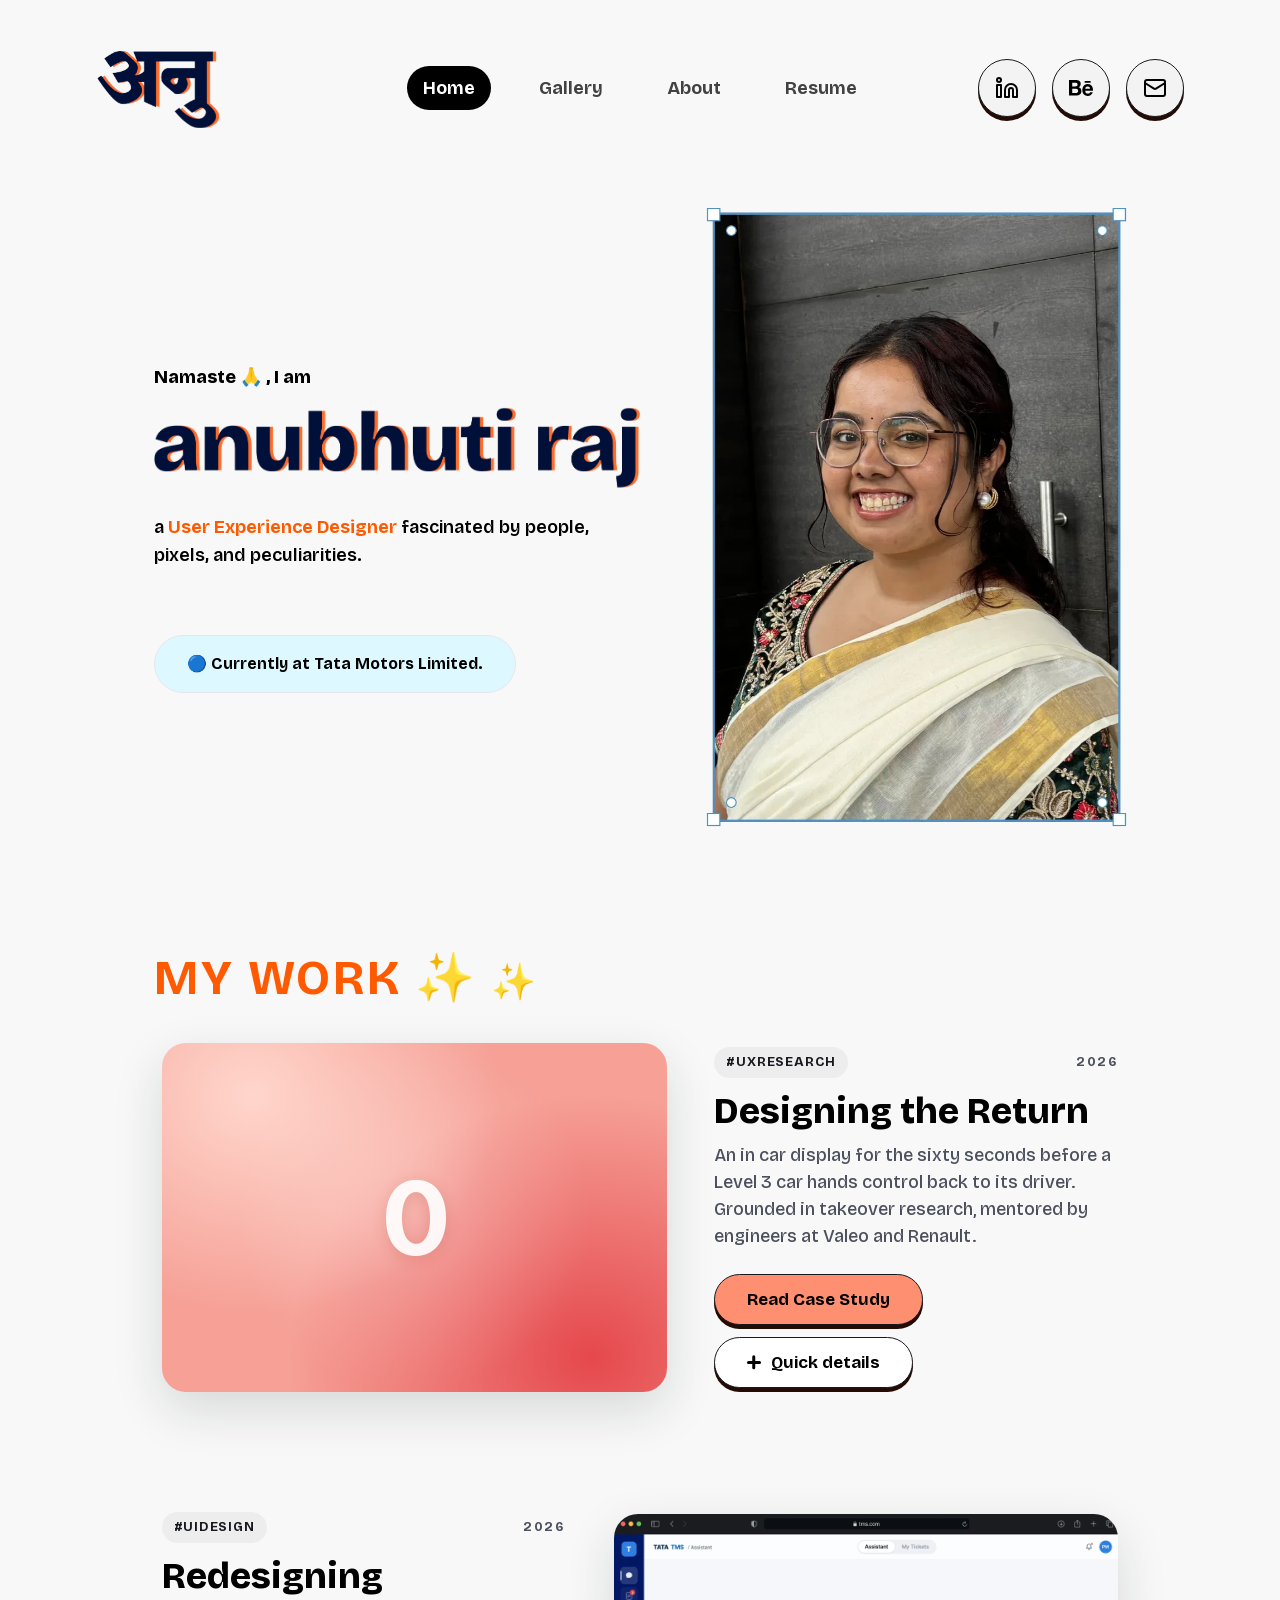
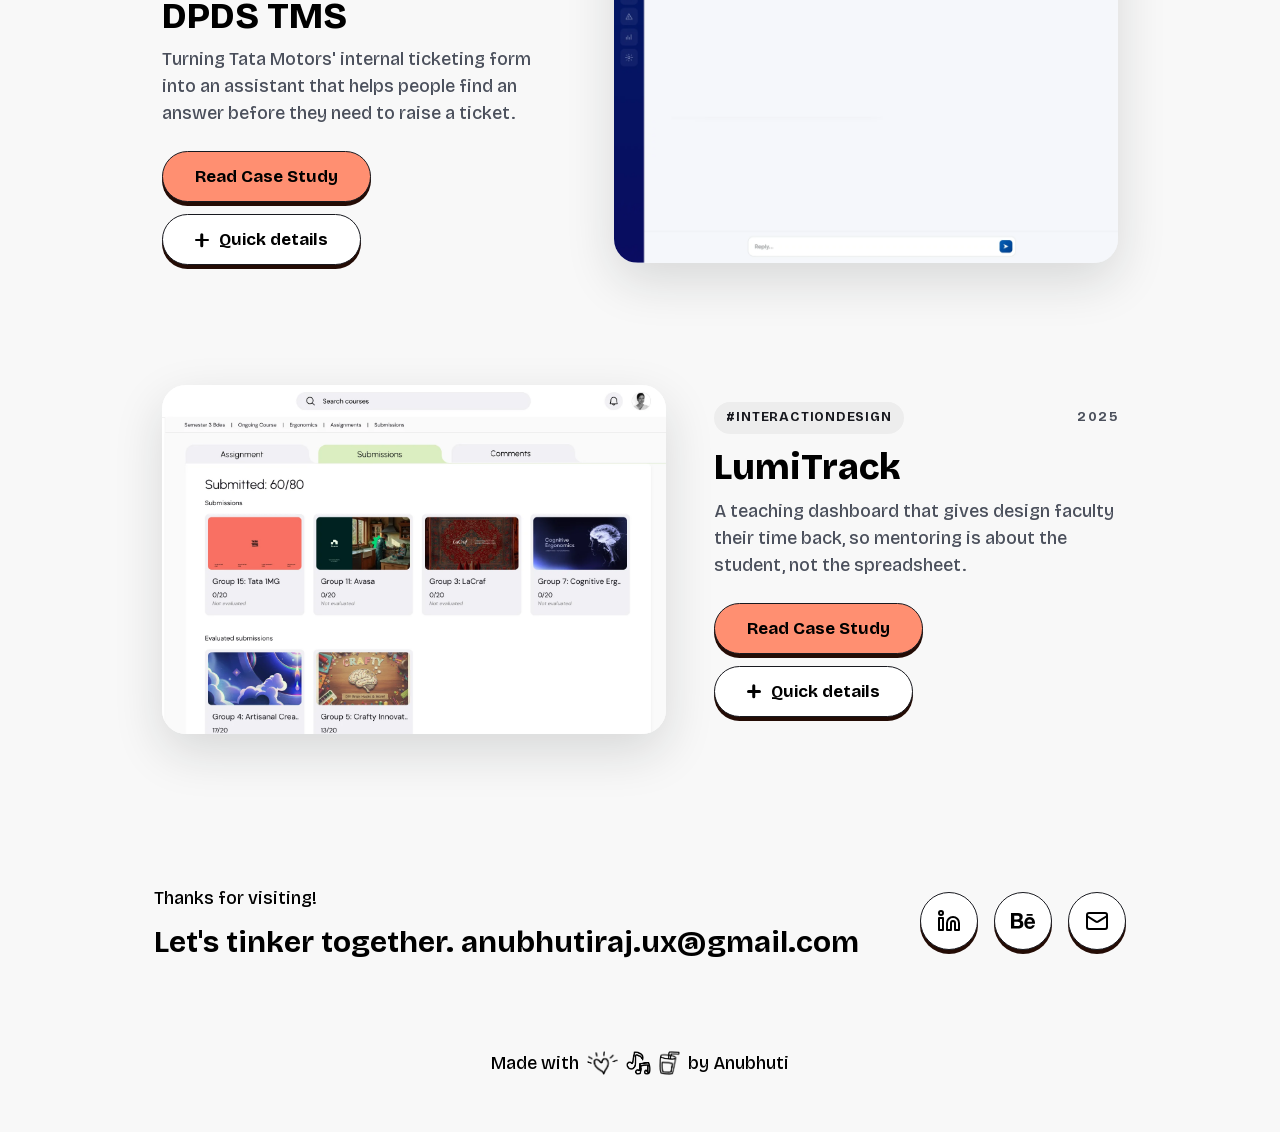
==== commit cddac9a8: "Remove blue pill from hero photos, 120px card gap, LumiTrack personal opening and next steps Co-Auth" ====
--- a/index.html
+++ b/index.html
@@ -127,7 +127,7 @@
   </style>
   <link rel="stylesheet" href="partials/whimsy.css?v=20261005g" />
   <link rel="stylesheet" href="partials/mobile-menu.css?v=20261005w" />
-  <link rel="stylesheet" href="partials/project-cards.css?v=20261009b" />
+  <link rel="stylesheet" href="partials/project-cards.css?v=20261009c" />
   <link rel="stylesheet" href="partials/home.css?v=20261005u" />
 </head>
 
@@ -250,7 +250,7 @@
               class="hero-photo-default object-contain"
               decoding="async"
               fetchpriority="high"
-              src="./assets/images/my-photo.webp"
+              src="./assets/images/my-photo.webp?v=2"
               style="position:absolute;height:100%;width:100%;left:0;top:0;right:0;bottom:0;
                      color:transparent;background-position:50% 50%;background-repeat:no-repeat;"
             />
@@ -259,7 +259,7 @@
               class="hero-photo-hover object-contain"
               decoding="async"
               loading="lazy"
-              src="./assets/images/childhood-photo.webp"
+              src="./assets/images/childhood-photo.webp?v=2"
               style="position:absolute;height:100%;width:100%;left:0;top:0;right:0;bottom:0;
                      color:transparent;background-position:50% 50%;background-repeat:no-repeat;"
             />
--- a/partials/project-cards.css
+++ b/partials/project-cards.css
@@ -2,7 +2,7 @@
    Animations live in partials/project-cards.js. Every class starts with pc- so
    nothing here collides with the compiled Tailwind in css/style.css. */
 
-.pc-list { display: flex; flex-direction: column; gap: 150px; padding: 8px 8px 0; }
+.pc-list { display: flex; flex-direction: column; gap: 120px; padding: 8px 8px 0; }
 
 .pc-card {
   display: grid;
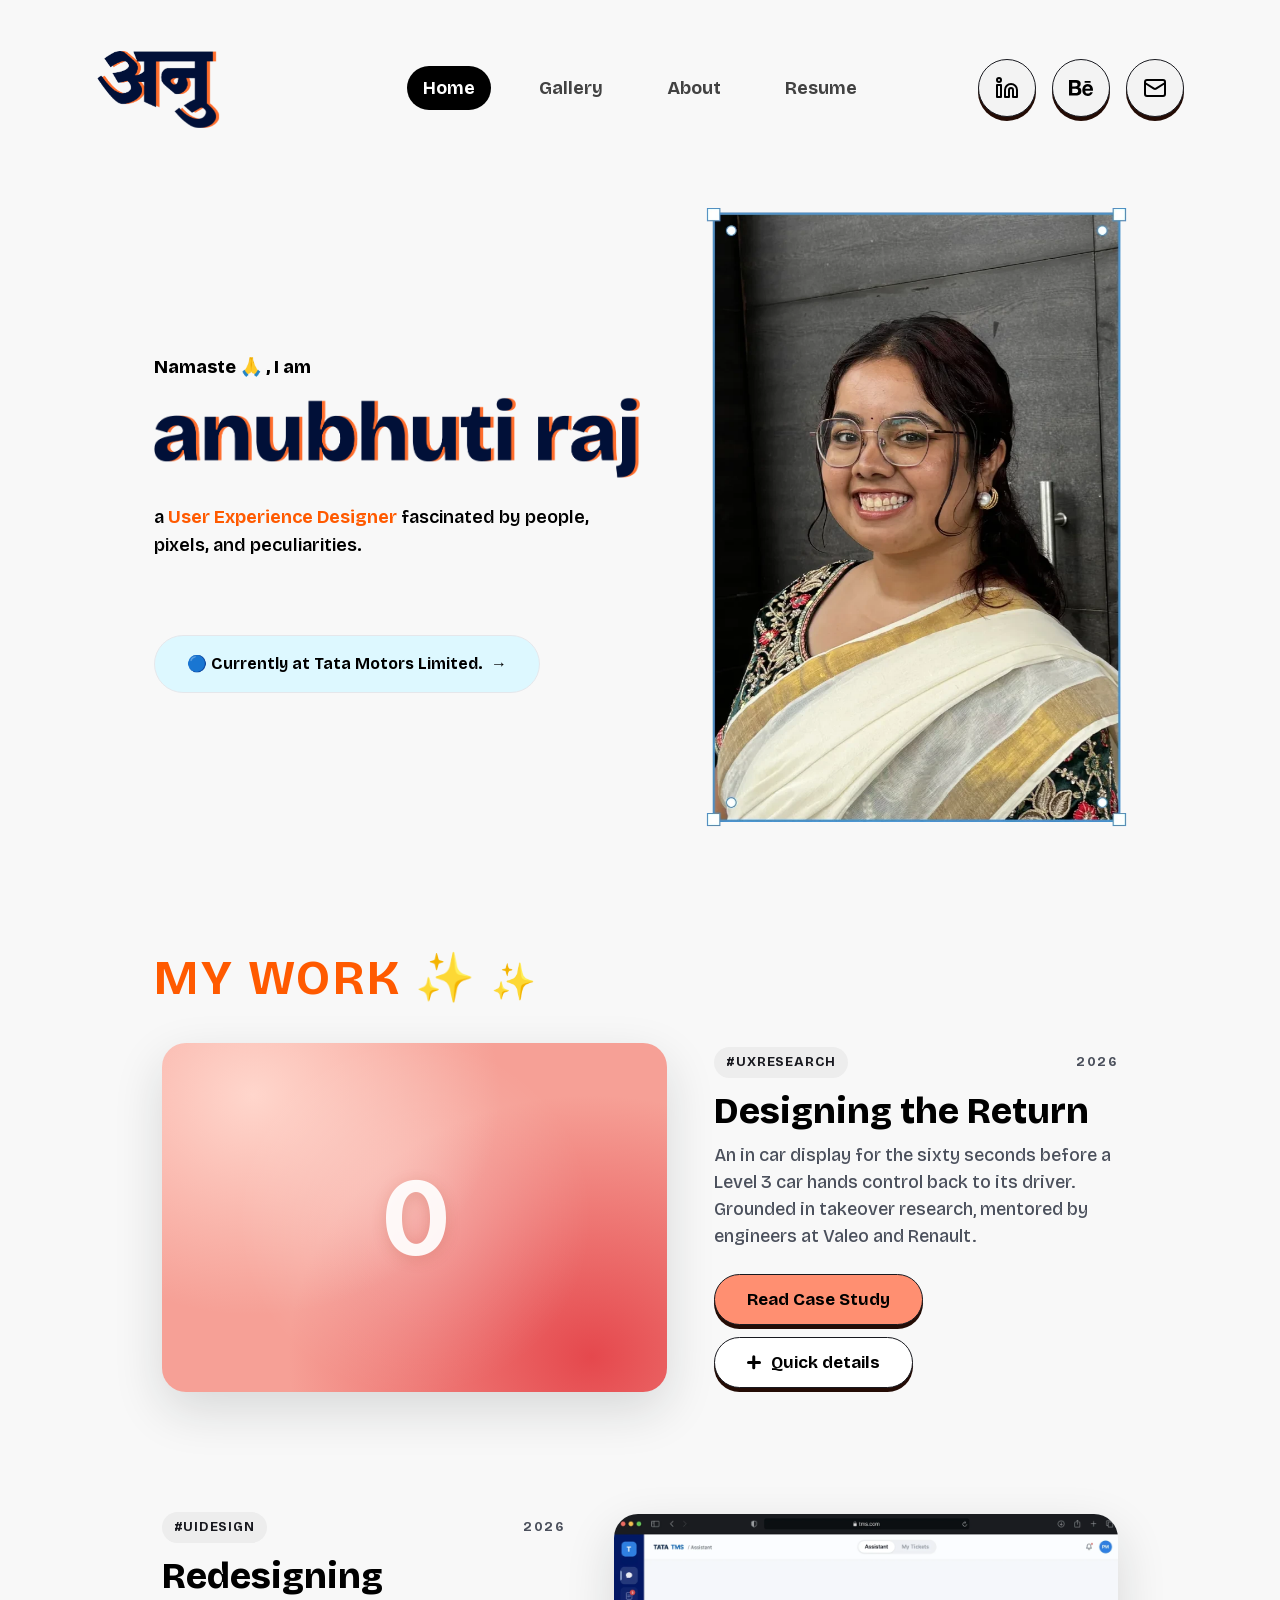
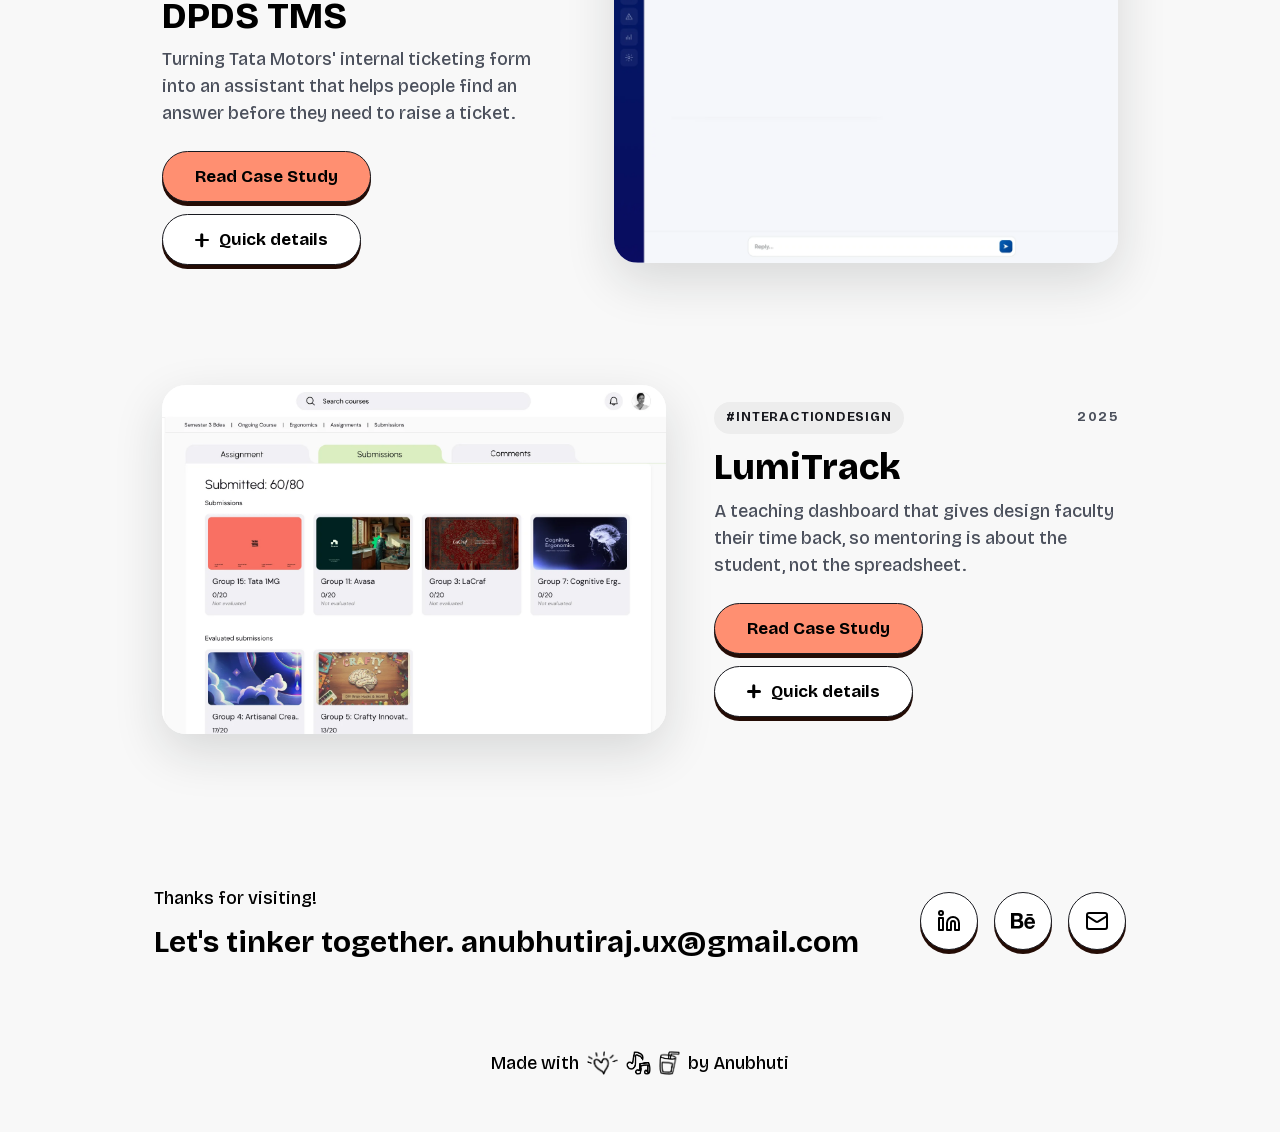
==== commit e484f67e: "Phone hero: intro first, smaller photo, full width Tata pill linking to TMS, tap photo to flip back " ====
--- a/index.html
+++ b/index.html
@@ -17,8 +17,25 @@
       transition: none;
     }
     .hero-photo-hover { opacity: 0; }
-    .hero-photo-wrap:hover .hero-photo-default { opacity: 0; }
-    .hero-photo-wrap:hover .hero-photo-hover { opacity: 1; }
+    @media (hover: hover) {
+      .hero-photo-wrap:hover .hero-photo-default { opacity: 0; }
+      .hero-photo-wrap:hover .hero-photo-hover { opacity: 1; }
+    }
+    /* touch screens: tap the photo to flip between now and then, tap again to flip back */
+    .hero-photo-wrap.is-flipped .hero-photo-default { opacity: 0; }
+    .hero-photo-wrap.is-flipped .hero-photo-hover { opacity: 1; }
+    .hero-photo-wrap { -webkit-tap-highlight-color: transparent; }
+    .work-status-wrap a, .work-status-btn { -webkit-tap-highlight-color: transparent; }
+    .work-status-btn .ws-arrow { display: inline-block; margin-left: 8px; transition: transform .25s ease; }
+    .work-status-wrap a:hover .ws-arrow { transform: translateX(4px); }
+    .work-status-btn:active { transform: scale(.97) !important; }
+    @media (max-width: 640px) {
+      .hero-home { flex-direction: column !important; }
+      .hero-home > :first-child { width: 100% !important; }
+      .hero-home .ha-photo { width: 240px !important; height: 372px !important; margin: 8px auto 0 !important; }
+      .hero-home .ha-status, .hero-home .ha-status > a { width: 100% !important; }
+      .hero-home .work-status-btn { width: 100%; justify-content: center; padding: 16px 20px !important; font-size: 16px; transform-origin: center; }
+    }
 
     /* "Currently working" button: bounce on hover + since-tag reveal */
     .work-status-btn {
@@ -200,7 +217,7 @@
         <div class="h-[400px] absolute top-1/4 z-0 w-1/2"></div>
 
         <!-- ================= HERO SECTION ================= -->
-        <section class="flex relative items-center justify-between space-x-14 my-8
+        <section class="hero-home flex relative items-center justify-between space-x-14 my-8
                         max-sm:flex-col-reverse max-sm:space-x-0 max-sm:space-y-10 max-sm:my-0">
 
           <!-- Left: intro text -->
@@ -218,15 +235,15 @@
             </p>
 
             <div class="ha-status work-status-wrap flex items-center gap-8 w-fit">
-              <a class="w-fit" href="#" data-state="closed">
+              <a class="w-fit" href="my-work/project-2/" aria-label="Currently at Tata Motors Limited. See my work there">
                 <button
                   class="work-status-btn flex rounded-full pl-8 py-4 font-bold border shadow-bottom-black bg-[#ddf8ff]
                          hover:text-white text-black hover:bg-[#00ADEF] shadow-none border-gray-200
                          max-sm:!py-2 max-sm:!px-4 pr-8"
-                  tabindex="0"
+                  tabindex="-1"
                   type="button"
                 >
-                  🔵 Currently at Tata Motors Limited.
+                  🔵 Currently at Tata Motors Limited.<span class="ws-arrow" aria-hidden="true">&rarr;</span>
                 </button>
               </a>
 
@@ -471,5 +488,13 @@
   <script src="partials/mobile-menu.js?v=20261005g"></script>
   <script src="partials/project-cards.js?v=20261009b"></script>
   <script src="partials/home.js?v=20261005g"></script>
+  <script src="partials/sticky-nav.js?v=20261009a"></script>
+  <script>
+    /* Tap the hero photo to flip between now and childhood; tap again to flip back. */
+    (function () {
+      var w = document.querySelector('.hero-photo-wrap');
+      if (w && !(window.matchMedia && matchMedia('(hover: hover)').matches)) w.addEventListener('click', function () { w.classList.toggle('is-flipped'); });
+    })();
+  </script>
 </body>
 </html>
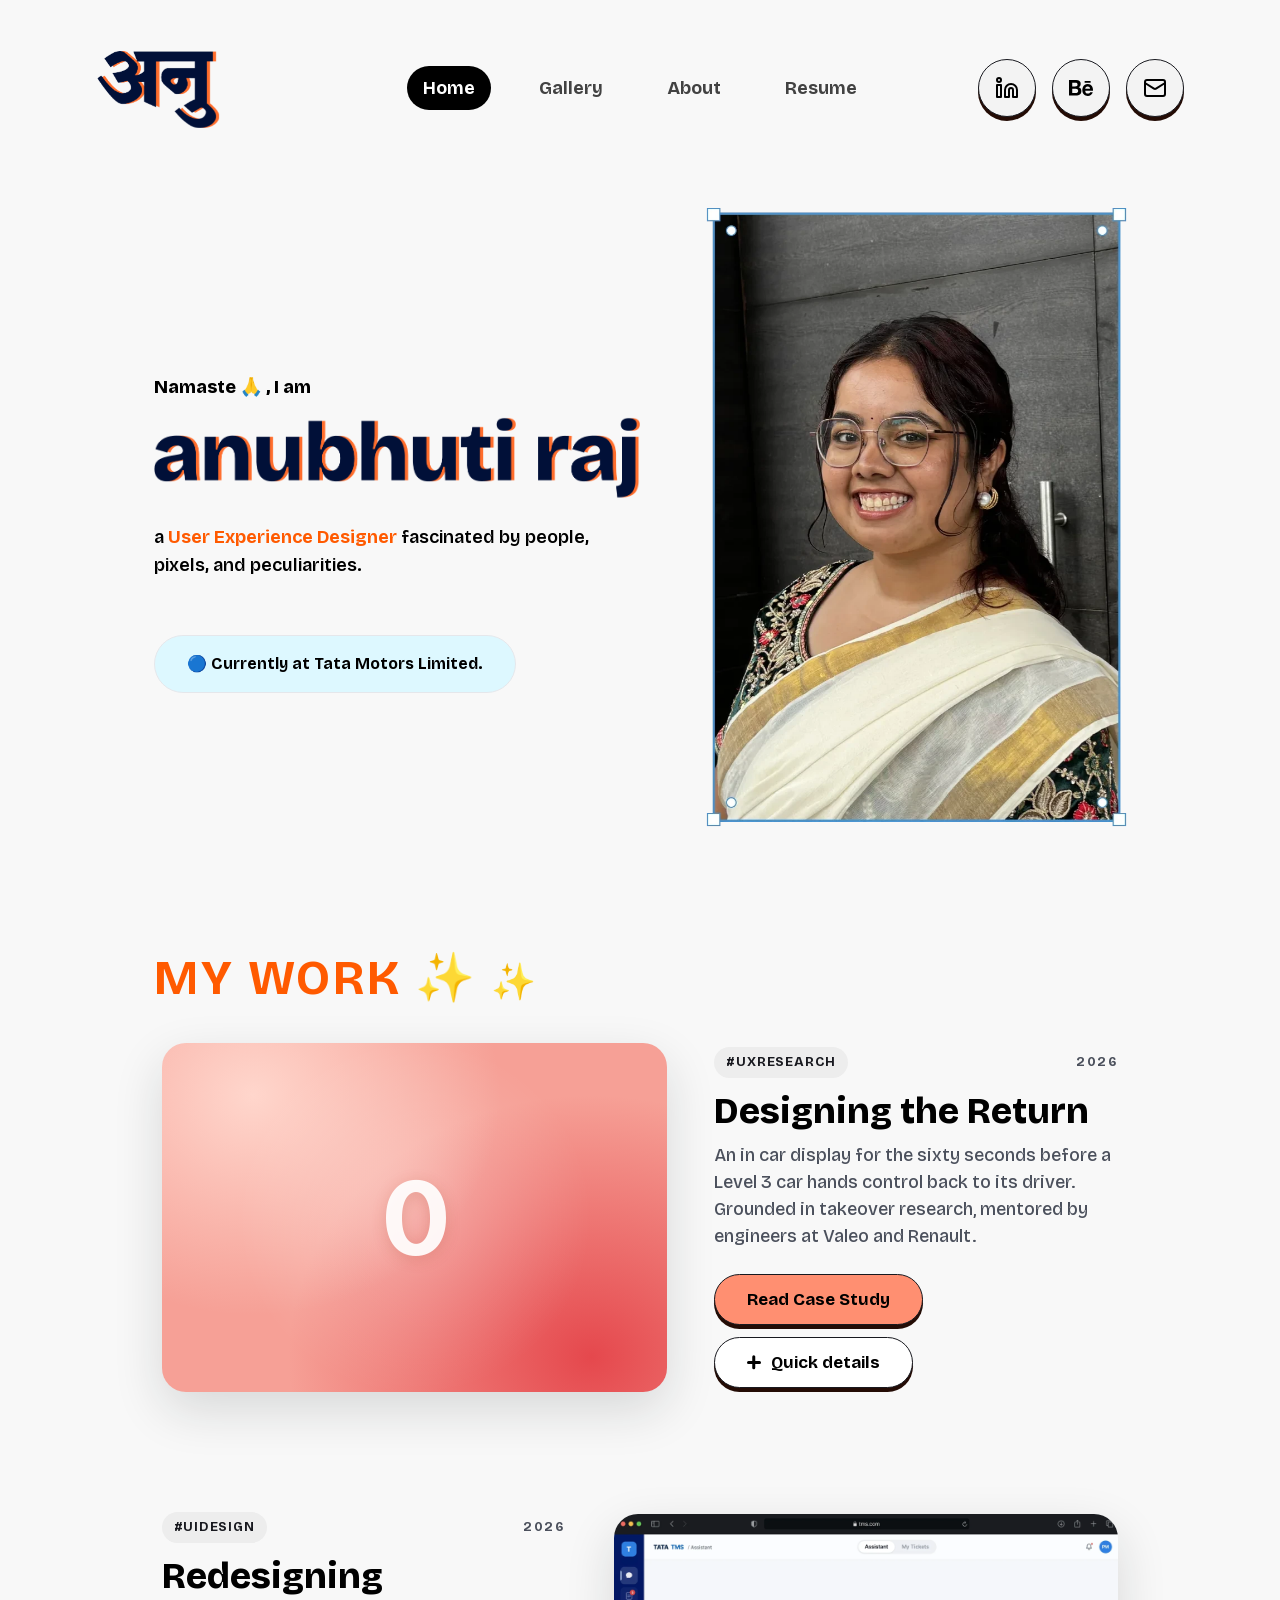
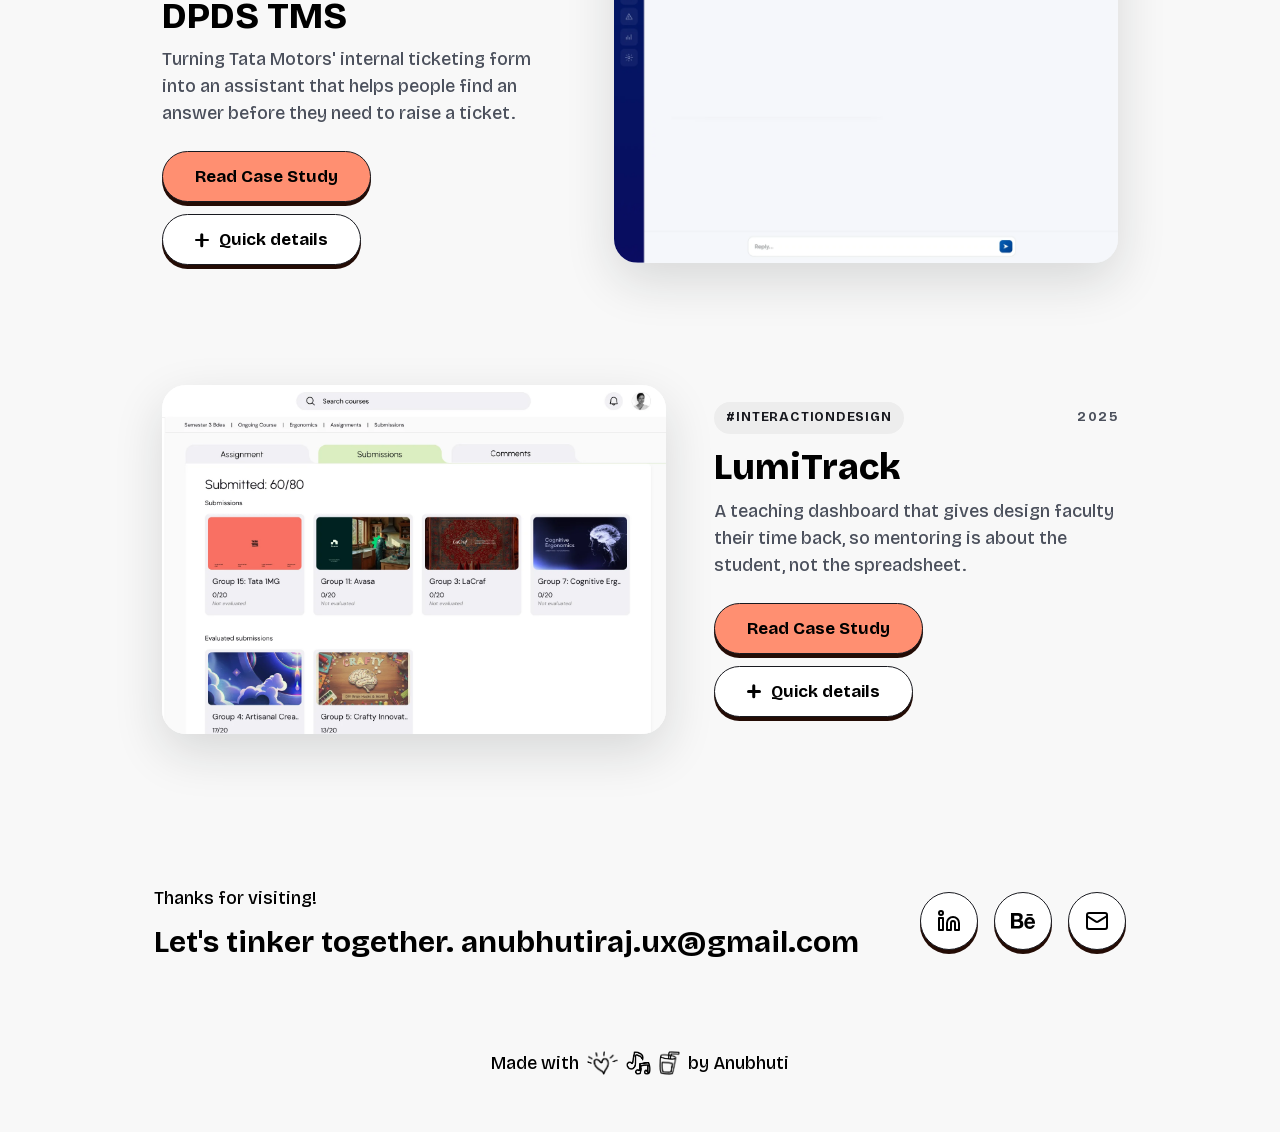
==== commit e31f2551: "Tata pill: no arrow, not a link, just the hover note (tap on phones); more space under the logo on p" ====
--- a/index.html
+++ b/index.html
@@ -25,15 +25,19 @@
     .hero-photo-wrap.is-flipped .hero-photo-default { opacity: 0; }
     .hero-photo-wrap.is-flipped .hero-photo-hover { opacity: 1; }
     .hero-photo-wrap { -webkit-tap-highlight-color: transparent; }
-    .work-status-wrap a, .work-status-btn { -webkit-tap-highlight-color: transparent; }
-    .work-status-btn .ws-arrow { display: inline-block; margin-left: 8px; transition: transform .25s ease; }
-    .work-status-wrap a:hover .ws-arrow { transform: translateX(4px); }
-    .work-status-btn:active { transform: scale(.97) !important; }
+    .work-status-wrap .ws-toggle { display: inline-block; }
+    .work-status-wrap .ws-toggle, .work-status-btn { -webkit-tap-highlight-color: transparent; cursor: default; }
+    /* tap or click the pill: the "Since July 2026" note pops in */
+    .work-status-wrap { position: relative; z-index: 10; }
+    .work-status-tag { white-space: nowrap; }
+    .work-status-wrap.is-open .work-status-tag { opacity: 1; transform: none; }
     @media (max-width: 640px) {
-      .hero-home { flex-direction: column !important; }
+      .hero-home { flex-direction: column !important; margin-top: 36px !important; }
+      .hero-home .work-status-tag { display: block !important; position: absolute; left: 50%; top: calc(100% + 12px); transform: translate(-50%, -6px) !important; z-index: 5; box-shadow: 0 8px 20px -10px rgba(24,25,31,.35); }
+      .hero-home .work-status-wrap.is-open .work-status-tag { transform: translate(-50%, 0) !important; }
       .hero-home > :first-child { width: 100% !important; }
       .hero-home .ha-photo { width: 240px !important; height: 372px !important; margin: 8px auto 0 !important; }
-      .hero-home .ha-status, .hero-home .ha-status > a { width: 100% !important; }
+      .hero-home .ha-status, .hero-home .ha-status > .ws-toggle { width: 100% !important; }
       .hero-home .work-status-btn { width: 100%; justify-content: center; padding: 16px 20px !important; font-size: 16px; transform-origin: center; }
     }
 
@@ -45,8 +49,10 @@
       transform-origin: left center;
       transform: scale(1);
     }
-    .work-status-wrap a:hover .work-status-btn {
+    @media (hover: hover) {
+    .work-status-wrap .ws-toggle:hover .work-status-btn {
       transform: scale(1.08);
+    }
     }
     .work-status-tag {
       opacity: 0;
@@ -54,9 +60,11 @@
       transition: opacity 0.2s ease 0.05s, transform 0.2s ease 0.05s;
       pointer-events: none;
     }
-    .work-status-wrap a:hover + .work-status-tag {
+    @media (hover: hover) {
+    .work-status-wrap .ws-toggle:hover + .work-status-tag {
       opacity: 1;
       transform: translateX(0);
+    }
     }
 
     /* Footer: written as real CSS because the site's compiled Tailwind
@@ -235,7 +243,7 @@
             </p>
 
             <div class="ha-status work-status-wrap flex items-center gap-8 w-fit">
-              <a class="w-fit" href="my-work/project-2/" aria-label="Currently at Tata Motors Limited. See my work there">
+              <span class="w-fit ws-toggle">
                 <button
                   class="work-status-btn flex rounded-full pl-8 py-4 font-bold border shadow-bottom-black bg-[#ddf8ff]
                          hover:text-white text-black hover:bg-[#00ADEF] shadow-none border-gray-200
@@ -243,9 +251,9 @@
                   tabindex="-1"
                   type="button"
                 >
-                  🔵 Currently at Tata Motors Limited.<span class="ws-arrow" aria-hidden="true">&rarr;</span>
+                  🔵 Currently at Tata Motors Limited.
                 </button>
-              </a>
+              </span>
 
               <span
                 class="work-status-tag rounded-full border border-gray-200 bg-white px-4 py-2
@@ -496,5 +504,15 @@
       if (w && !(window.matchMedia && matchMedia('(hover: hover)').matches)) w.addEventListener('click', function () { w.classList.toggle('is-flipped'); });
     })();
   </script>
+  <script>
+    /* "Currently at Tata Motors" pill: on phones (no hover), a tap shows the "Since July 2026" note, like hovering does on desktop */
+    (function () {
+      if (window.matchMedia && matchMedia('(hover: hover)').matches) return;
+      var wrap = document.querySelector('.work-status-wrap'), t = wrap && wrap.querySelector('.ws-toggle');
+      if (!t) return;
+      t.addEventListener('click', function () { wrap.classList.toggle('is-open'); });
+      document.addEventListener('click', function (e) { if (!wrap.contains(e.target)) wrap.classList.remove('is-open'); });
+    })();
+  </script>
 </body>
 </html>
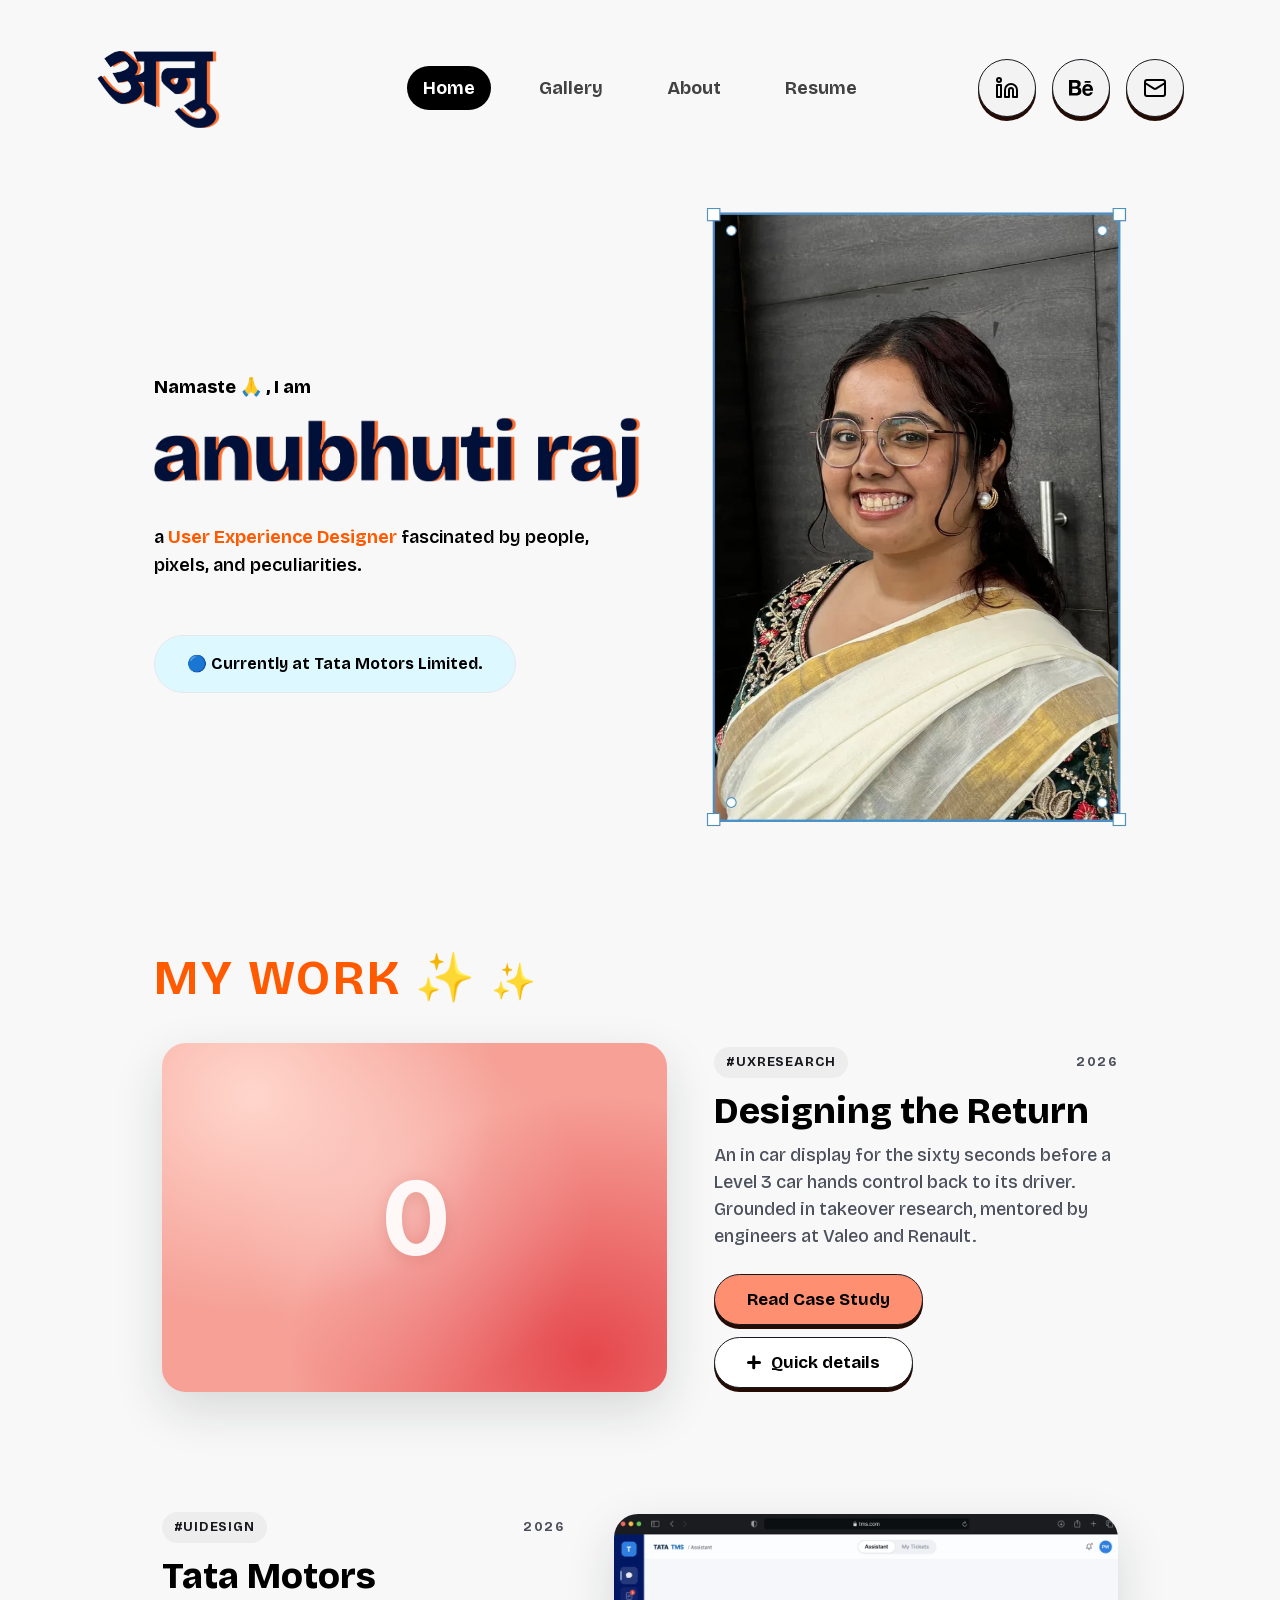
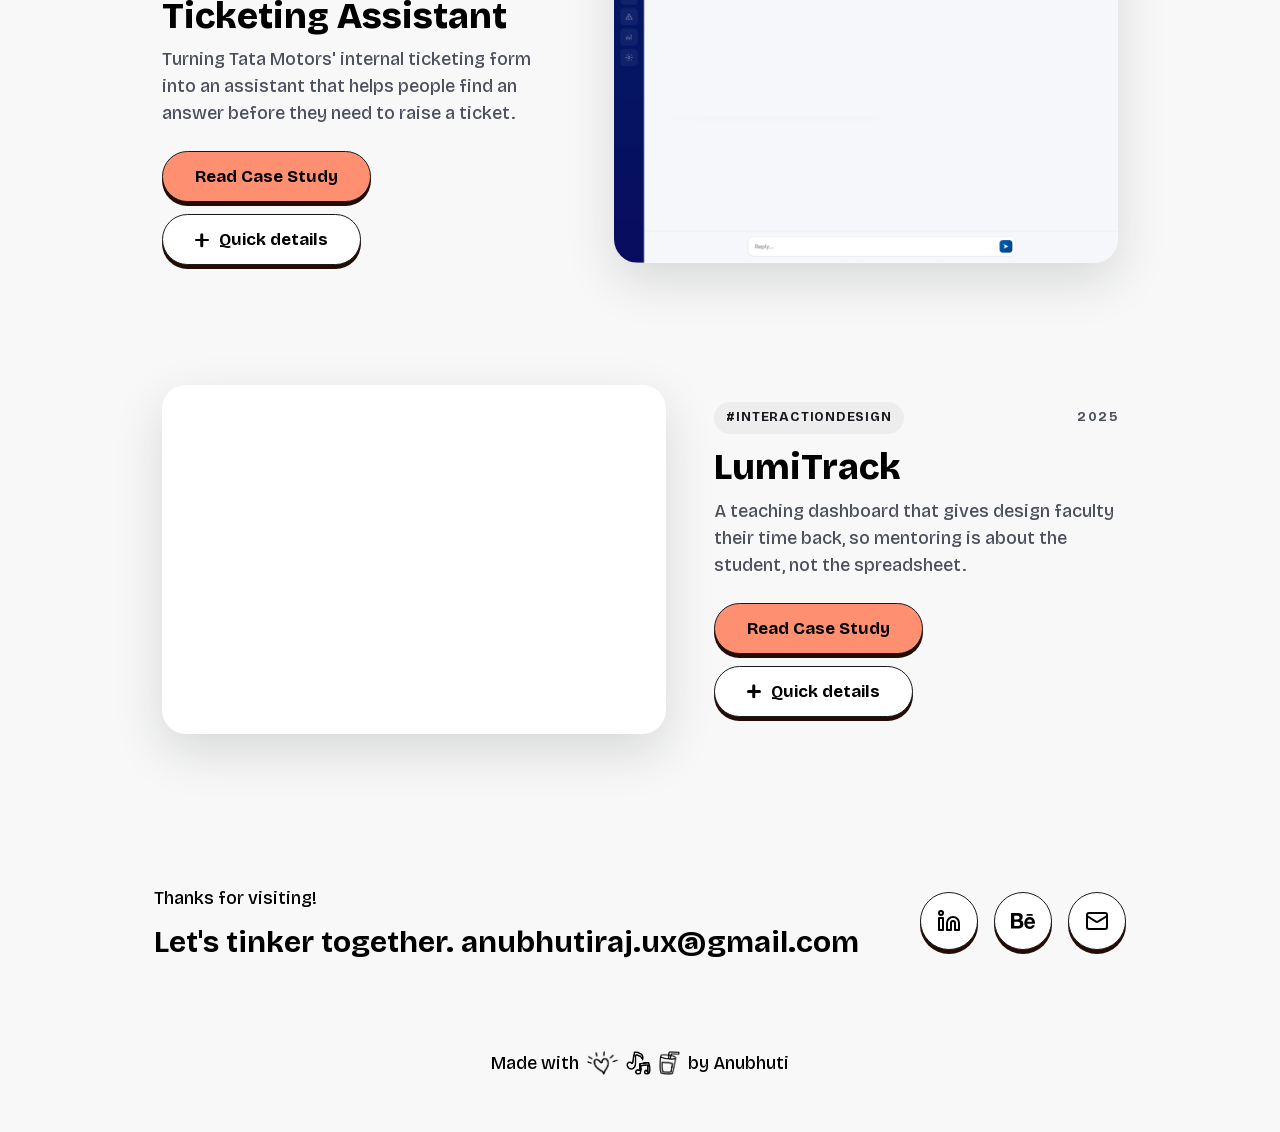
==== commit b624d9e2: "Reviewer quick fixes: pressable social buttons, clearer TMS title, zoom hints, labelled findings, hi" ====
--- a/index.html
+++ b/index.html
@@ -6,9 +6,12 @@
   <meta name="viewport" content="width=device-width" />
   <script>if (!(window.matchMedia && matchMedia("(prefers-reduced-motion: reduce)").matches)) document.documentElement.classList.add("motion");</script>
   <title>Anubhuti Raj | UX Portfolio</title>
-  <link rel="icon" type="image/png" href="./assets/images/browsericon.png" />
+  <link rel="icon" type="image/png" sizes="32x32" href="./assets/images/favicon-32.png?v=2" />
+  <link rel="icon" type="image/png" href="./assets/images/browsericon.png?v=2" />
+  <link rel="shortcut icon" href="./favicon.ico?v=2" />
+  <link rel="apple-touch-icon" href="./assets/images/apple-touch-icon.png?v=2" />
   <link rel="preload" href="assets/fonts/f9c47219ac0af4ab.p.woff2" as="font" type="font/woff2" crossorigin />
-  <link rel="stylesheet" href="css/style.css?v=20261005g" />
+  <link rel="stylesheet" href="css/style.css?v=20261009a" />
   <style>
     /* Hero photo hover swap: my-photo fades out, childhood-photo fades in */
     .hero-photo-wrap { cursor: pointer; }
@@ -126,11 +129,20 @@
     .nav-social-btn,
     .see-all-btn,
     .footer-social-buttons button {
-      transition: transform 0.2s ease;
-    }
+      transition: transform 0.12s ease, box-shadow 0.12s ease;
+    }
+    /* Press down like a real button: the shadow shrinks as it sinks */
     .nav-social-btn:hover,
-    .see-all-btn:hover,
     .footer-social-buttons button:hover {
+      transform: translateY(2px);
+      box-shadow: 0 2px 0 0 #240C05 !important;
+    }
+    .nav-social-btn:active,
+    .footer-social-buttons button:active {
+      transform: translateY(4px);
+      box-shadow: 0 0 0 0 #240C05 !important;
+    }
+    .see-all-btn:hover {
       transform: scale(1.08);
     }
 
@@ -348,7 +360,7 @@
 
           <!-- ---- PROJECT 2: Redesigning DPDS TMS ---- -->
           <article class="pc-card pc-flip" id="pc-p2">
-            <a data-rv class="pc-media pc-tms" href="my-work/project-2/" aria-label="Read Redesigning DPDS TMS">
+            <a data-rv class="pc-media pc-tms" href="my-work/project-2/" aria-label="Read Tata Motors Ticketing Assistant">
               <div class="pc-stage" aria-hidden="true">
                 <img class="pc-base" src="assets/images/project-2/card/base.webp" alt="" decoding="async">
                 <div class="pc-cover"></div>
@@ -362,7 +374,7 @@
             </a>
             <div data-rv style="--rv-d:.12s" class="pc-body">
               <div class="pc-meta"><span class="pc-tag">#UIDESIGN</span><span>2026</span></div>
-              <h3 class="pc-title"><a href="my-work/project-2/">Redesigning DPDS TMS</a></h3>
+              <h3 class="pc-title"><a href="my-work/project-2/">Tata Motors Ticketing Assistant</a></h3>
               <p class="pc-lede">Turning Tata Motors' internal ticketing form into an assistant that helps people find an answer before they need to raise a ticket.</p>
               <div class="pc-actions">
                 <a class="pc-btn pc-read" href="my-work/project-2/">Read Case Study</a>
--- a/css/style.css
+++ b/css/style.css
@@ -1,5 +1,5 @@
 
-@font-face{font-family:__Bricolage_Grotesque_9b492f;font-style:normal;font-weight:200 800;font-stretch:100%;font-display:swap;src:url(../assets/fonts/e899c850b61a3252.woff2) format("woff2");unicode-range:U+0460-052f,U+1c80-1c88,U+20b4,U+2de0-2dff,U+a640-a69f,U+fe2e-fe2f}@font-face{font-family:__Bricolage_Grotesque_9b492f;font-style:normal;font-weight:200 800;font-stretch:100%;font-display:swap;src:url(../assets/fonts/d4392c7d3cdfca51.woff2) format("woff2");unicode-range:U+0102-0103,U+0110-0111,U+0128-0129,U+0168-0169,U+01a0-01a1,U+01af-01b0,U+0300-0301,U+0303-0304,U+0308-0309,U+0323,U+0329,U+1ea0-1ef9,U+20ab}@font-face{font-family:__Bricolage_Grotesque_9b492f;font-style:normal;font-weight:200 800;font-stretch:100%;font-display:swap;src:url(../assets/fonts/3b26296dd1ece7c6.woff2) format("woff2");unicode-range:U+0100-02af,U+0304,U+0308,U+0329,U+1e00-1e9f,U+1ef2-1eff,U+2020,U+20a0-20ab,U+20ad-20c0,U+2113,U+2c60-2c7f,U+a720-a7ff}@font-face{font-family:__Bricolage_Grotesque_9b492f;font-style:normal;font-weight:200 800;font-stretch:100%;font-display:swap;src:url(../assets/fonts/f9c47219ac0af4ab.p.woff2) format("woff2");unicode-range:U+00??,U+0131,U+0152-0153,U+02bb-02bc,U+02c6,U+02da,U+02dc,U+0304,U+0308,U+0329,U+2000-206f,U+2074,U+20ac,U+2122,U+2191,U+2193,U+2212,U+2215,U+feff,U+fffd}.__className_9b492f{font-family:__Bricolage_Grotesque_9b492f;font-style:normal}
+@font-face{font-family:__Bricolage_Grotesque_9b492f;font-style:normal;font-weight:200 800;font-stretch:100%;font-display:swap;src:url(../assets/fonts/e899c850b61a3252.woff2) format("woff2");unicode-range:U+0460-052f,U+1c80-1c88,U+20b4,U+2de0-2dff,U+a640-a69f,U+fe2e-fe2f}@font-face{font-family:__Bricolage_Grotesque_9b492f;font-style:normal;font-weight:200 800;font-stretch:100%;font-display:swap;src:url(../assets/fonts/d4392c7d3cdfca51.woff2) format("woff2");unicode-range:U+0102-0103,U+0110-0111,U+0128-0129,U+0168-0169,U+01a0-01a1,U+01af-01b0,U+0300-0301,U+0303-0304,U+0308-0309,U+0323,U+0329,U+1ea0-1ef9,U+20ab}@font-face{font-family:__Bricolage_Grotesque_9b492f;font-style:normal;font-weight:200 800;font-stretch:100%;font-display:swap;src:url(../assets/fonts/3b26296dd1ece7c6.woff2) format("woff2");unicode-range:U+0100-02af,U+0304,U+0308,U+0329,U+1e00-1e9f,U+1ef2-1eff,U+2020,U+20a0-20ab,U+20ad-20c0,U+2113,U+2c60-2c7f,U+a720-a7ff}@font-face{font-family:__Bricolage_Grotesque_9b492f;font-style:normal;font-weight:200 800;font-stretch:100%;font-display:swap;src:url(../assets/fonts/f9c47219ac0af4ab.p.woff2) format("woff2")}.__className_9b492f{font-family:__Bricolage_Grotesque_9b492f;font-style:normal}
 /*
 ! tailwindcss v3.3.5 | MIT License | https://tailwindcss.com
 */*,:after,:before{box-sizing:border-box;border:0 solid #e5e7eb}:after,:before{--tw-content:""}html{line-height:1.5;-webkit-text-size-adjust:100%;-moz-tab-size:4;-o-tab-size:4;tab-size:4;font-family:ui-sans-serif,system-ui,-apple-system,BlinkMacSystemFont,Segoe UI,Roboto,Helvetica Neue,Arial,Noto Sans,sans-serif,Apple Color Emoji,Segoe UI Emoji,Segoe UI Symbol,Noto Color Emoji;font-feature-settings:normal;font-variation-settings:normal}body{margin:0;line-height:inherit}hr{height:0;color:inherit;border-top-width:1px}abbr:where([title]){-webkit-text-decoration:underline dotted;text-decoration:underline dotted}h1,h2,h3,h4,h5,h6{font-size:inherit;font-weight:inherit}a{color:inherit;text-decoration:inherit}b,strong{font-weight:bolder}code,kbd,pre,samp{font-family:ui-monospace,SFMono-Regular,Menlo,Monaco,Consolas,Liberation Mono,Courier New,monospace;font-size:1em}small{font-size:80%}sub,sup{font-size:75%;line-height:0;position:relative;vertical-align:baseline}sub{bottom:-.25em}sup{top:-.5em}table{text-indent:0;border-color:inherit;border-collapse:collapse}button,input,optgroup,select,textarea{font-family:inherit;font-feature-settings:inherit;font-variation-settings:inherit;font-size:100%;font-weight:inherit;line-height:inherit;color:inherit;margin:0;padding:0}button,select{text-transform:none}[type=button],[type=reset],[type=submit],button{-webkit-appearance:button;background-color:transparent;background-image:none}:-moz-focusring{outline:auto}:-moz-ui-invalid{box-shadow:none}progress{vertical-align:baseline}::-webkit-inner-spin-button,::-webkit-outer-spin-button{height:auto}[type=search]{-webkit-appearance:textfield;outline-offset:-2px}::-webkit-search-decoration{-webkit-appearance:none}::-webkit-file-upload-button{-webkit-appearance:button;font:inherit}summary{display:list-item}blockquote,dd,dl,figure,h1,h2,h3,h4,h5,h6,hr,p,pre{margin:0}fieldset{margin:0}fieldset,legend{padding:0}menu,ol,ul{list-style:none;margin:0;padding:0}dialog{padding:0}textarea{resize:vertical}input::-moz-placeholder,textarea::-moz-placeholder{opacity:1;color:#9ca3af}input::placeholder,textarea::placeholder{opacity:1;color:#9ca3af}[role=button],button{cursor:pointer}:disabled{cursor:default}audio,canvas,embed,iframe,img,object,svg,video{display:block;vertical-align:middle}img,video{max-width:100%;height:auto}[hidden]{display:none}ol li:marker{font-weight:700}*,:after,:before{--tw-border-spacing-x:0;--tw-border-spacing-y:0;--tw-translate-x:0;--tw-translate-y:0;--tw-rotate:0;--tw-skew-x:0;--tw-skew-y:0;--tw-scale-x:1;--tw-scale-y:1;--tw-pan-x: ;--tw-pan-y: ;--tw-pinch-zoom: ;--tw-scroll-snap-strictness:proximity;--tw-gradient-from-position: ;--tw-gradient-via-position: ;--tw-gradient-to-position: ;--tw-ordinal: ;--tw-slashed-zero: ;--tw-numeric-figure: ;--tw-numeric-spacing: ;--tw-numeric-fraction: ;--tw-ring-inset: ;--tw-ring-offset-width:0px;--tw-ring-offset-color:#fff;--tw-ring-color:rgba(59,130,246,.5);--tw-ring-offset-shadow:0 0 #0000;--tw-ring-shadow:0 0 #0000;--tw-shadow:0 0 #0000;--tw-shadow-colored:0 0 #0000;--tw-blur: ;--tw-brightness: ;--tw-contrast: ;--tw-grayscale: ;--tw-hue-rotate: ;--tw-invert: ;--tw-saturate: ;--tw-sepia: ;--tw-drop-shadow: ;--tw-backdrop-blur: ;--tw-backdrop-brightness: ;--tw-backdrop-contrast: ;--tw-backdrop-grayscale: ;--tw-backdrop-hue-rotate: ;--tw-backdrop-invert: ;--tw-backdrop-opacity: ;--tw-backdrop-saturate: ;--tw-backdrop-sepia: }::backdrop{--tw-border-spacing-x:0;--tw-border-spacing-y:0;--tw-translate-x:0;--tw-translate-y:0;--tw-rotate:0;--tw-skew-x:0;--tw-skew-y:0;--tw-scale-x:1;--tw-scale-y:1;--tw-pan-x: ;--tw-pan-y: ;--tw-pinch-zoom: ;--tw-scroll-snap-strictness:proximity;--tw-gradient-from-position: ;--tw-gradient-via-position: ;--tw-gradient-to-position: ;--tw-ordinal: ;--tw-slashed-zero: ;--tw-numeric-figure: ;--tw-numeric-spacing: ;--tw-numeric-fraction: ;--tw-ring-inset: ;--tw-ring-offset-width:0px;--tw-ring-offset-color:#fff;--tw-ring-color:rgba(59,130,246,.5);--tw-ring-offset-shadow:0 0 #0000;--tw-ring-shadow:0 0 #0000;--tw-shadow:0 0 #0000;--tw-shadow-colored:0 0 #0000;--tw-blur: ;--tw-brightness: ;--tw-contrast: ;--tw-grayscale: ;--tw-hue-rotate: ;--tw-invert: ;--tw-saturate: ;--tw-sepia: ;--tw-drop-shadow: ;--tw-backdrop-blur: ;--tw-backdrop-brightness: ;--tw-backdrop-contrast: ;--tw-backdrop-grayscale: ;--tw-backdrop-hue-rotate: ;--tw-backdrop-invert: ;--tw-backdrop-opacity: ;--tw-backdrop-saturate: ;--tw-backdrop-sepia: }.prose{color:var(--tw-prose-body);max-width:65ch}.prose :where(p):not(:where([class~=not-prose],[class~=not-prose] *)){margin-top:1.25em;margin-bottom:1.25em}.prose :where([class~=lead]):not(:where([class~=not-prose],[class~=not-prose] *)){color:var(--tw-prose-lead);font-size:1.25em;line-height:1.6;margin-top:1.2em;margin-bottom:1.2em}.prose :where(a):not(:where([class~=not-prose],[class~=not-prose] *)){color:var(--tw-prose-links);text-decoration:underline;font-weight:500}.prose :where(strong):not(:where([class~=not-prose],[class~=not-prose] *)){color:var(--tw-prose-bold);font-weight:600}.prose :where(a strong):not(:where([class~=not-prose],[class~=not-prose] *)){color:inherit}.prose :where(blockquote strong):not(:where([class~=not-prose],[class~=not-prose] *)){color:inherit}.prose :where(thead th strong):not(:where([class~=not-prose],[class~=not-prose] *)){color:inherit}.prose :where(ol):not(:where([class~=not-prose],[class~=not-prose] *)){list-style-type:decimal;margin-top:1.25em;margin-bottom:1.25em;padding-left:1.625em}.prose :where(ol[type=A]):not(:where([class~=not-prose],[class~=not-prose] *)){list-style-type:upper-alpha}.prose :where(ol[type=a]):not(:where([class~=not-prose],[class~=not-prose] *)){list-style-type:lower-alpha}.prose :where(ol[type=A s]):not(:where([class~=not-prose],[class~=not-prose] *)){list-style-type:upper-alpha}.prose :where(ol[type=a s]):not(:where([class~=not-prose],[class~=not-prose] *)){list-style-type:lower-alpha}.prose :where(ol[type=I]):not(:where([class~=not-prose],[class~=not-prose] *)){list-style-type:upper-roman}.prose :where(ol[type=i]):not(:where([class~=not-prose],[class~=not-prose] *)){list-style-type:lower-roman}.prose :where(ol[type=I s]):not(:where([class~=not-prose],[class~=not-prose] *)){list-style-type:upper-roman}.prose :where(ol[type=i s]):not(:where([class~=not-prose],[class~=not-prose] *)){list-style-type:lower-roman}.prose :where(ol[type="1"]):not(:where([class~=not-prose],[class~=not-prose] *)){list-style-type:decimal}.prose :where(ul):not(:where([class~=not-prose],[class~=not-prose] *)){list-style-type:disc;margin-top:1.25em;margin-bottom:1.25em;padding-left:1.625em}.prose :where(ol>li):not(:where([class~=not-prose],[class~=not-prose] *))::marker{font-weight:400;color:var(--tw-prose-counters)}.prose :where(ul>li):not(:where([class~=not-prose],[class~=not-prose] *))::marker{color:var(--tw-prose-bullets)}.prose :where(dt):not(:where([class~=not-prose],[class~=not-prose] *)){color:var(--tw-prose-headings);font-weight:600;margin-top:1.25em}.prose :where(hr):not(:where([class~=not-prose],[class~=not-prose] *)){border-color:var(--tw-prose-hr);border-top-width:1px;margin-top:3em;margin-bottom:3em}.prose :where(blockquote):not(:where([class~=not-prose],[class~=not-prose] *)){font-weight:500;font-style:italic;color:var(--tw-prose-quotes);border-left-width:.25rem;border-left-color:var(--tw-prose-quote-borders);quotes:"\201C""\201D""\2018""\2019";margin-top:1.6em;margin-bottom:1.6em;padding-left:1em}.prose :where(blockquote p:first-of-type):not(:where([class~=not-prose],[class~=not-prose] *)):before{content:open-quote}.prose :where(blockquote p:last-of-type):not(:where([class~=not-prose],[class~=not-prose] *)):after{content:close-quote}.prose :where(h1):not(:where([class~=not-prose],[class~=not-prose] *)){color:var(--tw-prose-headings);font-weight:800;font-size:2.25em;margin-top:0;margin-bottom:.8888889em;line-height:1.1111111}.prose :where(h1 strong):not(:where([class~=not-prose],[class~=not-prose] *)){font-weight:900;color:inherit}.prose :where(h2):not(:where([class~=not-prose],[class~=not-prose] *)){color:var(--tw-prose-headings);font-weight:700;font-size:1.5em;margin-top:2em;margin-bottom:1em;line-height:1.3333333}.prose :where(h2 strong):not(:where([class~=not-prose],[class~=not-prose] *)){font-weight:800;color:inherit}.prose :where(h3):not(:where([class~=not-prose],[class~=not-prose] *)){color:var(--tw-prose-headings);font-weight:600;font-size:1.25em;margin-top:1.6em;margin-bottom:.6em;line-height:1.6}.prose :where(h3 strong):not(:where([class~=not-prose],[class~=not-prose] *)){font-weight:700;color:inherit}.prose :where(h4):not(:where([class~=not-prose],[class~=not-prose] *)){color:var(--tw-prose-headings);font-weight:600;margin-top:1.5em;margin-bottom:.5em;line-height:1.5}.prose :where(h4 strong):not(:where([class~=not-prose],[class~=not-prose] *)){font-weight:700;color:inherit}.prose :where(img):not(:where([class~=not-prose],[class~=not-prose] *)){margin-top:2em;margin-bottom:2em}.prose :where(picture):not(:where([class~=not-prose],[class~=not-prose] *)){display:block;margin-top:2em;margin-bottom:2em}.prose :where(kbd):not(:where([class~=not-prose],[class~=not-prose] *)){font-weight:500;font-family:inherit;color:var(--tw-prose-kbd);box-shadow:0 0 0 1px rgb(var(--tw-prose-kbd-shadows)/10%),0 3px 0 rgb(var(--tw-prose-kbd-shadows)/10%);font-size:.875em;border-radius:.3125rem;padding:.1875em .375em}.prose :where(code):not(:where([class~=not-prose],[class~=not-prose] *)){color:var(--tw-prose-code);font-weight:600;font-size:.875em}.prose :where(code):not(:where([class~=not-prose],[class~=not-prose] *)):before{content:"`"}.prose :where(code):not(:where([class~=not-prose],[class~=not-prose] *)):after{content:"`"}.prose :where(a code):not(:where([class~=not-prose],[class~=not-prose] *)){color:inherit}.prose :where(h1 code):not(:where([class~=not-prose],[class~=not-prose] *)){color:inherit}.prose :where(h2 code):not(:where([class~=not-prose],[class~=not-prose] *)){color:inherit;font-size:.875em}.prose :where(h3 code):not(:where([class~=not-prose],[class~=not-prose] *)){color:inherit;font-size:.9em}.prose :where(h4 code):not(:where([class~=not-prose],[class~=not-prose] *)){color:inherit}.prose :where(blockquote code):not(:where([class~=not-prose],[class~=not-prose] *)){color:inherit}.prose :where(thead th code):not(:where([class~=not-prose],[class~=not-prose] *)){color:inherit}.prose :where(pre):not(:where([class~=not-prose],[class~=not-prose] *)){color:var(--tw-prose-pre-code);background-color:var(--tw-prose-pre-bg);overflow-x:auto;font-weight:400;font-size:.875em;line-height:1.7142857;margin-top:1.7142857em;margin-bottom:1.7142857em;border-radius:.375rem;padding:.8571429em 1.1428571em}.prose :where(pre code):not(:where([class~=not-prose],[class~=not-prose] *)){background-color:transparent;border-width:0;border-radius:0;padding:0;font-weight:inherit;color:inherit;font-size:inherit;font-family:inherit;line-height:inherit}.prose :where(pre code):not(:where([class~=not-prose],[class~=not-prose] *)):before{content:none}.prose :where(pre code):not(:where([class~=not-prose],[class~=not-prose] *)):after{content:none}.prose :where(table):not(:where([class~=not-prose],[class~=not-prose] *)){width:100%;table-layout:auto;text-align:left;margin-top:2em;margin-bottom:2em;font-size:.875em;line-height:1.7142857}.prose :where(thead):not(:where([class~=not-prose],[class~=not-prose] *)){border-bottom-width:1px;border-bottom-color:var(--tw-prose-th-borders)}.prose :where(thead th):not(:where([class~=not-prose],[class~=not-prose] *)){color:var(--tw-prose-headings);font-weight:600;vertical-align:bottom;padding-right:.5714286em;padding-bottom:.5714286em;padding-left:.5714286em}.prose :where(tbody tr):not(:where([class~=not-prose],[class~=not-prose] *)){border-bottom-width:1px;border-bottom-color:var(--tw-prose-td-borders)}.prose :where(tbody tr:last-child):not(:where([class~=not-prose],[class~=not-prose] *)){border-bottom-width:0}.prose :where(tbody td):not(:where([class~=not-prose],[class~=not-prose] *)){vertical-align:baseline}.prose :where(tfoot):not(:where([class~=not-prose],[class~=not-prose] *)){border-top-width:1px;border-top-color:var(--tw-prose-th-borders)}.prose :where(tfoot td):not(:where([class~=not-prose],[class~=not-prose] *)){vertical-align:top}.prose :where(figure>*):not(:where([class~=not-prose],[class~=not-prose] *)){margin-top:0;margin-bottom:0}.prose :where(figcaption):not(:where([class~=not-prose],[class~=not-prose] *)){color:var(--tw-prose-captions);font-size:.875em;line-height:1.4285714;margin-top:.8571429em}.prose{--tw-prose-body:#374151;--tw-prose-headings:#111827;--tw-prose-lead:#4b5563;--tw-prose-links:#111827;--tw-prose-bold:#111827;--tw-prose-counters:#6b7280;--tw-prose-bullets:#d1d5db;--tw-prose-hr:#e5e7eb;--tw-prose-quotes:#111827;--tw-prose-quote-borders:#e5e7eb;--tw-prose-captions:#6b7280;--tw-prose-kbd:#111827;--tw-prose-kbd-shadows:17 24 39;--tw-prose-code:#111827;--tw-prose-pre-code:#e5e7eb;--tw-prose-pre-bg:#1f2937;--tw-prose-th-borders:#d1d5db;--tw-prose-td-borders:#e5e7eb;--tw-prose-invert-body:#d1d5db;--tw-prose-invert-headings:#fff;--tw-prose-invert-lead:#9ca3af;--tw-prose-invert-links:#fff;--tw-prose-invert-bold:#fff;--tw-prose-invert-counters:#9ca3af;--tw-prose-invert-bullets:#4b5563;--tw-prose-invert-hr:#374151;--tw-prose-invert-quotes:#f3f4f6;--tw-prose-invert-quote-borders:#374151;--tw-prose-invert-captions:#9ca3af;--tw-prose-invert-kbd:#fff;--tw-prose-invert-kbd-shadows:255 255 255;--tw-prose-invert-code:#fff;--tw-prose-invert-pre-code:#d1d5db;--tw-prose-invert-pre-bg:rgba(0,0,0,.5);--tw-prose-invert-th-borders:#4b5563;--tw-prose-invert-td-borders:#374151;font-size:1rem;line-height:1.75}.prose :where(picture>img):not(:where([class~=not-prose],[class~=not-prose] *)){margin-top:0;margin-bottom:0}.prose :where(video):not(:where([class~=not-prose],[class~=not-prose] *)){margin-top:2em;margin-bottom:2em}.prose :where(li):not(:where([class~=not-prose],[class~=not-prose] *)){margin-top:.5em;margin-bottom:.5em}.prose :where(ol>li):not(:where([class~=not-prose],[class~=not-prose] *)){padding-left:.375em}.prose :where(ul>li):not(:where([class~=not-prose],[class~=not-prose] *)){padding-left:.375em}.prose :where(.prose>ul>li p):not(:where([class~=not-prose],[class~=not-prose] *)){margin-top:.75em;margin-bottom:.75em}.prose :where(.prose>ul>li>:first-child):not(:where([class~=not-prose],[class~=not-prose] *)){margin-top:1.25em}.prose :where(.prose>ul>li>:last-child):not(:where([class~=not-prose],[class~=not-prose] *)){margin-bottom:1.25em}.prose :where(.prose>ol>li>:first-child):not(:where([class~=not-prose],[class~=not-prose] *)){margin-top:1.25em}.prose :where(.prose>ol>li>:last-child):not(:where([class~=not-prose],[class~=not-prose] *)){margin-bottom:1.25em}.prose :where(ul ul,ul ol,ol ul,ol ol):not(:where([class~=not-prose],[class~=not-prose] *)){margin-top:.75em;margin-bottom:.75em}.prose :where(dl):not(:where([class~=not-prose],[class~=not-prose] *)){margin-top:1.25em;margin-bottom:1.25em}.prose :where(dd):not(:where([class~=not-prose],[class~=not-prose] *)){margin-top:.5em;padding-left:1.625em}.prose :where(hr+*):not(:where([class~=not-prose],[class~=not-prose] *)){margin-top:0}.prose :where(h2+*):not(:where([class~=not-prose],[class~=not-prose] *)){margin-top:0}.prose :where(h3+*):not(:where([class~=not-prose],[class~=not-prose] *)){margin-top:0}.prose :where(h4+*):not(:where([class~=not-prose],[class~=not-prose] *)){margin-top:0}.prose :where(thead th:first-child):not(:where([class~=not-prose],[class~=not-prose] *)){padding-left:0}.prose :where(thead th:last-child):not(:where([class~=not-prose],[class~=not-prose] *)){padding-right:0}.prose :where(tbody td,tfoot td):not(:where([class~=not-prose],[class~=not-prose] *)){padding:.5714286em}.prose :where(tbody td:first-child,tfoot td:first-child):not(:where([class~=not-prose],[class~=not-prose] *)){padding-left:0}.prose :where(tbody td:last-child,tfoot td:last-child):not(:where([class~=not-prose],[class~=not-prose] *)){padding-right:0}.prose :where(figure):not(:where([class~=not-prose],[class~=not-prose] *)){margin-top:2em;margin-bottom:2em}.prose :where(.prose>:first-child):not(:where([class~=not-prose],[class~=not-prose] *)){margin-top:0}.prose :where(.prose>:last-child):not(:where([class~=not-prose],[class~=not-prose] *)){margin-bottom:0}.prose-lg{font-size:1.125rem;line-height:1.7777778}.prose-lg :where(p):not(:where([class~=not-prose],[class~=not-prose] *)){margin-top:1.3333333em;margin-bottom:1.3333333em}.prose-lg :where([class~=lead]):not(:where([class~=not-prose],[class~=not-prose] *)){font-size:1.2222222em;line-height:1.4545455;margin-top:1.0909091em;margin-bottom:1.0909091em}.prose-lg :where(blockquote):not(:where([class~=not-prose],[class~=not-prose] *)){margin-top:1.6666667em;margin-bottom:1.6666667em;padding-left:1em}.prose-lg :where(h1):not(:where([class~=not-prose],[class~=not-prose] *)){font-size:2.6666667em;margin-top:0;margin-bottom:.8333333em;line-height:1}.prose-lg :where(h2):not(:where([class~=not-prose],[class~=not-prose] *)){font-size:1.6666667em;margin-top:1.8666667em;margin-bottom:1.0666667em;line-height:1.3333333}.prose-lg :where(h3):not(:where([class~=not-prose],[class~=not-prose] *)){font-size:1.3333333em;margin-top:1.6666667em;margin-bottom:.6666667em;line-height:1.5}.prose-lg :where(h4):not(:where([class~=not-prose],[class~=not-prose] *)){margin-top:1.7777778em;margin-bottom:.4444444em;line-height:1.5555556}.prose-lg :where(img):not(:where([class~=not-prose],[class~=not-prose] *)){margin-top:1.7777778em;margin-bottom:1.7777778em}.prose-lg :where(picture):not(:where([class~=not-prose],[class~=not-prose] *)){margin-top:1.7777778em;margin-bottom:1.7777778em}.prose-lg :where(picture>img):not(:where([class~=not-prose],[class~=not-prose] *)){margin-top:0;margin-bottom:0}.prose-lg :where(video):not(:where([class~=not-prose],[class~=not-prose] *)){margin-top:1.7777778em;margin-bottom:1.7777778em}.prose-lg :where(kbd):not(:where([class~=not-prose],[class~=not-prose] *)){font-size:.8888889em;border-radius:.3125rem;padding:.2222222em .4444444em}.prose-lg :where(code):not(:where([class~=not-prose],[class~=not-prose] *)){font-size:.8888889em}.prose-lg :where(h2 code):not(:where([class~=not-prose],[class~=not-prose] *)){font-size:.8666667em}.prose-lg :where(h3 code):not(:where([class~=not-prose],[class~=not-prose] *)){font-size:.875em}.prose-lg :where(pre):not(:where([class~=not-prose],[class~=not-prose] *)){font-size:.8888889em;line-height:1.75;margin-top:2em;margin-bottom:2em;border-radius:.375rem;padding:1em 1.5em}.prose-lg :where(ol):not(:where([class~=not-prose],[class~=not-prose] *)){margin-top:1.3333333em;margin-bottom:1.3333333em;padding-left:1.5555556em}.prose-lg :where(ul):not(:where([class~=not-prose],[class~=not-prose] *)){margin-top:1.3333333em;margin-bottom:1.3333333em;padding-left:1.5555556em}.prose-lg :where(li):not(:where([class~=not-prose],[class~=not-prose] *)){margin-top:.6666667em;margin-bottom:.6666667em}.prose-lg :where(ol>li):not(:where([class~=not-prose],[class~=not-prose] *)){padding-left:.4444444em}.prose-lg :where(ul>li):not(:where([class~=not-prose],[class~=not-prose] *)){padding-left:.4444444em}.prose-lg :where(.prose-lg>ul>li p):not(:where([class~=not-prose],[class~=not-prose] *)){margin-top:.8888889em;margin-bottom:.8888889em}.prose-lg :where(.prose-lg>ul>li>:first-child):not(:where([class~=not-prose],[class~=not-prose] *)){margin-top:1.3333333em}.prose-lg :where(.prose-lg>ul>li>:last-child):not(:where([class~=not-prose],[class~=not-prose] *)){margin-bottom:1.3333333em}.prose-lg :where(.prose-lg>ol>li>:first-child):not(:where([class~=not-prose],[class~=not-prose] *)){margin-top:1.3333333em}.prose-lg :where(.prose-lg>ol>li>:last-child):not(:where([class~=not-prose],[class~=not-prose] *)){margin-bottom:1.3333333em}.prose-lg :where(ul ul,ul ol,ol ul,ol ol):not(:where([class~=not-prose],[class~=not-prose] *)){margin-top:.8888889em;margin-bottom:.8888889em}.prose-lg :where(dl):not(:where([class~=not-prose],[class~=not-prose] *)){margin-top:1.3333333em;margin-bottom:1.3333333em}.prose-lg :where(dt):not(:where([class~=not-prose],[class~=not-prose] *)){margin-top:1.3333333em}.prose-lg :where(dd):not(:where([class~=not-prose],[class~=not-prose] *)){margin-top:.6666667em;padding-left:1.5555556em}.prose-lg :where(hr):not(:where([class~=not-prose],[class~=not-prose] *)){margin-top:3.1111111em;margin-bottom:3.1111111em}.prose-lg :where(hr+*):not(:where([class~=not-prose],[class~=not-prose] *)){margin-top:0}.prose-lg :where(h2+*):not(:where([class~=not-prose],[class~=not-prose] *)){margin-top:0}.prose-lg :where(h3+*):not(:where([class~=not-prose],[class~=not-prose] *)){margin-top:0}.prose-lg :where(h4+*):not(:where([class~=not-prose],[class~=not-prose] *)){margin-top:0}.prose-lg :where(table):not(:where([class~=not-prose],[class~=not-prose] *)){font-size:.8888889em;line-height:1.5}.prose-lg :where(thead th):not(:where([class~=not-prose],[class~=not-prose] *)){padding-right:.75em;padding-bottom:.75em;padding-left:.75em}.prose-lg :where(thead th:first-child):not(:where([class~=not-prose],[class~=not-prose] *)){padding-left:0}.prose-lg :where(thead th:last-child):not(:where([class~=not-prose],[class~=not-prose] *)){padding-right:0}.prose-lg :where(tbody td,tfoot td):not(:where([class~=not-prose],[class~=not-prose] *)){padding:.75em}.prose-lg :where(tbody td:first-child,tfoot td:first-child):not(:where([class~=not-prose],[class~=not-prose] *)){padding-left:0}.prose-lg :where(tbody td:last-child,tfoot td:last-child):not(:where([class~=not-prose],[class~=not-prose] *)){padding-right:0}.prose-lg :where(figure):not(:where([class~=not-prose],[class~=not-prose] *)){margin-top:1.7777778em;margin-bottom:1.7777778em}.prose-lg :where(figure>*):not(:where([class~=not-prose],[class~=not-prose] *)){margin-top:0;margin-bottom:0}.prose-lg :where(figcaption):not(:where([class~=not-prose],[class~=not-prose] *)){font-size:.8888889em;line-height:1.5;margin-top:1em}.prose-lg :where(.prose-lg>:first-child):not(:where([class~=not-prose],[class~=not-prose] *)){margin-top:0}.prose-lg :where(.prose-lg>:last-child):not(:where([class~=not-prose],[class~=not-prose] *)){margin-bottom:0}.prose-xl{font-size:1.25rem;line-height:1.8}.prose-xl :where(p):not(:where([class~=not-prose],[class~=not-prose] *)){margin-top:1.2em;margin-bottom:1.2em}.prose-xl :where([class~=lead]):not(:where([class~=not-prose],[class~=not-prose] *)){font-size:1.2em;line-height:1.5;margin-top:1em;margin-bottom:1em}.prose-xl :where(blockquote):not(:where([class~=not-prose],[class~=not-prose] *)){margin-top:1.6em;margin-bottom:1.6em;padding-left:1.0666667em}.prose-xl :where(h1):not(:where([class~=not-prose],[class~=not-prose] *)){font-size:2.8em;margin-top:0;margin-bottom:.8571429em;line-height:1}.prose-xl :where(h2):not(:where([class~=not-prose],[class~=not-prose] *)){font-size:1.8em;margin-top:1.5555556em;margin-bottom:.8888889em;line-height:1.1111111}.prose-xl :where(h3):not(:where([class~=not-prose],[class~=not-prose] *)){font-size:1.5em;margin-top:1.6em;margin-bottom:.6666667em;line-height:1.3333333}.prose-xl :where(h4):not(:where([class~=not-prose],[class~=not-prose] *)){margin-top:1.8em;margin-bottom:.6em;line-height:1.6}.prose-xl :where(img):not(:where([class~=not-prose],[class~=not-prose] *)){margin-top:2em;margin-bottom:2em}.prose-xl :where(picture):not(:where([class~=not-prose],[class~=not-prose] *)){margin-top:2em;margin-bottom:2em}.prose-xl :where(picture>img):not(:where([class~=not-prose],[class~=not-prose] *)){margin-top:0;margin-bottom:0}.prose-xl :where(video):not(:where([class~=not-prose],[class~=not-prose] *)){margin-top:2em;margin-bottom:2em}.prose-xl :where(kbd):not(:where([class~=not-prose],[class~=not-prose] *)){font-size:.9em;border-radius:.3125rem;padding:.25em .4em}.prose-xl :where(code):not(:where([class~=not-prose],[class~=not-prose] *)){font-size:.9em}.prose-xl :where(h2 code):not(:where([class~=not-prose],[class~=not-prose] *)){font-size:.8611111em}.prose-xl :where(h3 code):not(:where([class~=not-prose],[class~=not-prose] *)){font-size:.9em}.prose-xl :where(pre):not(:where([class~=not-prose],[class~=not-prose] *)){font-size:.9em;line-height:1.7777778;margin-top:2em;margin-bottom:2em;border-radius:.5rem;padding:1.1111111em 1.3333333em}.prose-xl :where(ol):not(:where([class~=not-prose],[class~=not-prose] *)){margin-top:1.2em;margin-bottom:1.2em;padding-left:1.6em}.prose-xl :where(ul):not(:where([class~=not-prose],[class~=not-prose] *)){margin-top:1.2em;margin-bottom:1.2em;padding-left:1.6em}.prose-xl :where(li):not(:where([class~=not-prose],[class~=not-prose] *)){margin-top:.6em;margin-bottom:.6em}.prose-xl :where(ol>li):not(:where([class~=not-prose],[class~=not-prose] *)){padding-left:.4em}.prose-xl :where(ul>li):not(:where([class~=not-prose],[class~=not-prose] *)){padding-left:.4em}.prose-xl :where(.prose-xl>ul>li p):not(:where([class~=not-prose],[class~=not-prose] *)){margin-top:.8em;margin-bottom:.8em}.prose-xl :where(.prose-xl>ul>li>:first-child):not(:where([class~=not-prose],[class~=not-prose] *)){margin-top:1.2em}.prose-xl :where(.prose-xl>ul>li>:last-child):not(:where([class~=not-prose],[class~=not-prose] *)){margin-bottom:1.2em}.prose-xl :where(.prose-xl>ol>li>:first-child):not(:where([class~=not-prose],[class~=not-prose] *)){margin-top:1.2em}.prose-xl :where(.prose-xl>ol>li>:last-child):not(:where([class~=not-prose],[class~=not-prose] *)){margin-bottom:1.2em}.prose-xl :where(ul ul,ul ol,ol ul,ol ol):not(:where([class~=not-prose],[class~=not-prose] *)){margin-top:.8em;margin-bottom:.8em}.prose-xl :where(dl):not(:where([class~=not-prose],[class~=not-prose] *)){margin-top:1.2em;margin-bottom:1.2em}.prose-xl :where(dt):not(:where([class~=not-prose],[class~=not-prose] *)){margin-top:1.2em}.prose-xl :where(dd):not(:where([class~=not-prose],[class~=not-prose] *)){margin-top:.6em;padding-left:1.6em}.prose-xl :where(hr):not(:where([class~=not-prose],[class~=not-prose] *)){margin-top:2.8em;margin-bottom:2.8em}.prose-xl :where(hr+*):not(:where([class~=not-prose],[class~=not-prose] *)){margin-top:0}.prose-xl :where(h2+*):not(:where([class~=not-prose],[class~=not-prose] *)){margin-top:0}.prose-xl :where(h3+*):not(:where([class~=not-prose],[class~=not-prose] *)){margin-top:0}.prose-xl :where(h4+*):not(:where([class~=not-prose],[class~=not-prose] *)){margin-top:0}.prose-xl :where(table):not(:where([class~=not-prose],[class~=not-prose] *)){font-size:.9em;line-height:1.5555556}.prose-xl :where(thead th):not(:where([class~=not-prose],[class~=not-prose] *)){padding-right:.6666667em;padding-bottom:.8888889em;padding-left:.6666667em}.prose-xl :where(thead th:first-child):not(:where([class~=not-prose],[class~=not-prose] *)){padding-left:0}.prose-xl :where(thead th:last-child):not(:where([class~=not-prose],[class~=not-prose] *)){padding-right:0}.prose-xl :where(tbody td,tfoot td):not(:where([class~=not-prose],[class~=not-prose] *)){padding:.8888889em .6666667em}.prose-xl :where(tbody td:first-child,tfoot td:first-child):not(:where([class~=not-prose],[class~=not-prose] *)){padding-left:0}.prose-xl :where(tbody td:last-child,tfoot td:last-child):not(:where([class~=not-prose],[class~=not-prose] *)){padding-right:0}.prose-xl :where(figure):not(:where([class~=not-prose],[class~=not-prose] *)){margin-top:2em;margin-bottom:2em}.prose-xl :where(figure>*):not(:where([class~=not-prose],[class~=not-prose] *)){margin-top:0;margin-bottom:0}.prose-xl :where(figcaption):not(:where([class~=not-prose],[class~=not-prose] *)){font-size:.9em;line-height:1.5555556;margin-top:1em}.prose-xl :where(.prose-xl>:first-child):not(:where([class~=not-prose],[class~=not-prose] *)){margin-top:0}.prose-xl :where(.prose-xl>:last-child):not(:where([class~=not-prose],[class~=not-prose] *)){margin-bottom:0}.visible{visibility:visible}.static{position:static}.absolute{position:absolute}.relative{position:relative}.sticky{position:sticky}.-bottom-4{bottom:-1rem}.-bottom-6{bottom:-1.5rem}.-left-\[12px\]{left:-12px}.bottom-0{bottom:0}.left-0{left:0}.right-0{right:0}.top-0{top:0}.top-1\/4{top:25%}.top-\[2px\]{top:2px}.z-0{z-index:0}.z-10{z-index:10}.z-20{z-index:20}.z-40{z-index:40}.z-50{z-index:50}.m-4{margin:1rem}.my-12{margin-top:3rem;margin-bottom:3rem}.my-4{margin-top:1rem;margin-bottom:1rem}.my-6{margin-top:1.5rem;margin-bottom:1.5rem}.my-8{margin-top:2rem;margin-bottom:2rem}.mb-12{margin-bottom:3rem}.mb-14{margin-bottom:3.5rem}.mb-2{margin-bottom:.5rem}.mb-4{margin-bottom:1rem}.mb-6{margin-bottom:1.5rem}.mb-8{margin-bottom:2rem}.ml-1{margin-left:.25rem}.ml-2{margin-left:.5rem}.mr-2{margin-right:.5rem}.mr-4{margin-right:1rem}.mr-8{margin-right:2rem}.mt-0{margin-top:0}.mt-1{margin-top:.25rem}.mt-12{margin-top:3rem}.mt-24{margin-top:6rem}.mt-4{margin-top:1rem}.mt-6{margin-top:1.5rem}.mt-8{margin-top:2rem}.block{display:block}.inline-block{display:inline-block}.flex{display:flex}.table{display:table}.grid{display:grid}.h-2{height:.5rem}.h-2\.5{height:.625rem}.h-2\/3{height:66.666667%}.h-20{height:5rem}.h-6{height:1.5rem}.h-\[100px\]{height:100px}.h-\[10px\]{height:10px}.h-\[120px\]{height:120px}.h-\[18px\]{height:18px}.h-\[300px\]{height:300px}.h-\[30px\]{height:30px}.h-\[360px\]{height:360px}.h-\[400px\]{height:400px}.h-\[40px\]{height:40px}.h-\[470px\]{height:470px}.h-\[500px\]{height:500px}.h-\[50px\]{height:50px}.h-\[520px\]{height:520px}.h-\[550px\]{height:550px}.h-\[560px\]{height:560px}.h-\[600px\]{height:600px}.h-\[620px\]{height:620px}.h-\[650px\]{height:650px}.h-\[80px\]{height:80px}.h-\[840px\]{height:840px}.h-\[850px\]{height:850px}.h-fit{height:-moz-fit-content;height:fit-content}.h-full{height:100%}.min-h-screen{min-height:100vh}.w-0{width:0}.w-1\/2{width:50%}.w-2{width:.5rem}.w-2\.5{width:.625rem}.w-2\/3{width:66.666667%}.w-20{width:5rem}.w-4\/5{width:80%}.w-6{width:1.5rem}.w-\[120px\]{width:120px}.w-\[250px\]{width:250px}.w-\[30px\]{width:30px}.w-\[40px\]{width:40px}.w-\[420px\]{width:420px}.w-\[500px\]{width:500px}.w-\[65ch\]{width:65ch}.w-\[80\%\]{width:80%}.w-\[840px\]{width:840px}.w-\[90\%\]{width:90%}.w-fit{width:-moz-fit-content;width:fit-content}.w-full{width:100%}.max-w-\[50\%\]{max-width:50%}.flex-1{flex:1 1 0%}.grow{flex-grow:1}.translate-x-1\/2{--tw-translate-x:50%}.scale-110,.translate-x-1\/2{transform:translate(var(--tw-translate-x),var(--tw-translate-y)) rotate(var(--tw-rotate)) skewX(var(--tw-skew-x)) skewY(var(--tw-skew-y)) scaleX(var(--tw-scale-x)) scaleY(var(--tw-scale-y))}.scale-110{--tw-scale-x:1.1;--tw-scale-y:1.1}.scale-125{--tw-scale-x:1.25;--tw-scale-y:1.25;transform:translate(var(--tw-translate-x),var(--tw-translate-y)) rotate(var(--tw-rotate)) skewX(var(--tw-skew-x)) skewY(var(--tw-skew-y)) scaleX(var(--tw-scale-x)) scaleY(var(--tw-scale-y))}.cursor-not-allowed{cursor:not-allowed}.cursor-pointer{cursor:pointer}.touch-none{touch-action:none}.select-none{-webkit-user-select:none;-moz-user-select:none;user-select:none}.list-disc{list-style-type:disc}.grid-cols-2{grid-template-columns:repeat(2,minmax(0,1fr))}.flex-col{flex-direction:column}.flex-wrap{flex-wrap:wrap}.items-center{align-items:center}.justify-start{justify-content:flex-start}.justify-end{justify-content:flex-end}.justify-center{justify-content:center}.justify-between{justify-content:space-between}.gap-2{gap:.5rem}.gap-4{gap:1rem}.gap-8{gap:2rem}.gap-x-8{-moz-column-gap:2rem;column-gap:2rem}.gap-y-16{row-gap:4rem}.space-x-14>:not([hidden])~:not([hidden]){--tw-space-x-reverse:0;margin-right:calc(3.5rem * var(--tw-space-x-reverse));margin-left:calc(3.5rem * calc(1 - var(--tw-space-x-reverse)))}.space-x-2>:not([hidden])~:not([hidden]){--tw-space-x-reverse:0;margin-right:calc(.5rem * var(--tw-space-x-reverse));margin-left:calc(.5rem * calc(1 - var(--tw-space-x-reverse)))}.space-x-4>:not([hidden])~:not([hidden]){--tw-space-x-reverse:0;margin-right:calc(1rem * var(--tw-space-x-reverse));margin-left:calc(1rem * calc(1 - var(--tw-space-x-reverse)))}.space-x-6>:not([hidden])~:not([hidden]){--tw-space-x-reverse:0;margin-right:calc(1.5rem * var(--tw-space-x-reverse));margin-left:calc(1.5rem * calc(1 - var(--tw-space-x-reverse)))}.space-x-8>:not([hidden])~:not([hidden]){--tw-space-x-reverse:0;margin-right:calc(2rem * var(--tw-space-x-reverse));margin-left:calc(2rem * calc(1 - var(--tw-space-x-reverse)))}.space-y-2>:not([hidden])~:not([hidden]){--tw-space-y-reverse:0;margin-top:calc(.5rem * calc(1 - var(--tw-space-y-reverse)));margin-bottom:calc(.5rem * var(--tw-space-y-reverse))}.space-y-4>:not([hidden])~:not([hidden]){--tw-space-y-reverse:0;margin-top:calc(1rem * calc(1 - var(--tw-space-y-reverse)));margin-bottom:calc(1rem * var(--tw-space-y-reverse))}.space-y-8>:not([hidden])~:not([hidden]){--tw-space-y-reverse:0;margin-top:calc(2rem * calc(1 - var(--tw-space-y-reverse)));margin-bottom:calc(2rem * var(--tw-space-y-reverse))}.overflow-hidden{overflow:hidden}.overflow-visible{overflow:visible}.overflow-x-hidden{overflow-x:hidden}.overflow-y-scroll{overflow-y:scroll}.whitespace-nowrap{white-space:nowrap}.rounded-3xl{border-radius:1.5rem}.rounded-\[inherit\]{border-radius:inherit}.rounded-full{border-radius:9999px}.rounded-lg{border-radius:.5rem}.rounded-md{border-radius:.375rem}.rounded-l-lg{border-top-left-radius:.5rem;border-bottom-left-radius:.5rem}.rounded-r-lg{border-top-right-radius:.5rem;border-bottom-right-radius:.5rem}.border{border-width:1px}.border-2{border-width:2px}.border-\[3px\]{border-width:3px}.border-b-4{border-bottom-width:4px}.border-l{border-left-width:1px}.border-l-0{border-left-width:0}.border-l-4{border-left-width:4px}.border-t{border-top-width:1px}.border-t-2{border-top-width:2px}.border-none{border-style:none}.border-\[\#18191F\]{--tw-border-opacity:1;border-color:rgb(24 25 31/var(--tw-border-opacity))}.border-black{--tw-border-opacity:1;border-color:rgb(0 0 0/var(--tw-border-opacity))}.border-gray-200{--tw-border-opacity:1;border-color:rgb(229 231 235/var(--tw-border-opacity))}.border-mandarina{--tw-border-opacity:1;border-color:rgb(255 90 0/var(--tw-border-opacity))}.border-l-mandarina{--tw-border-opacity:1;border-left-color:rgb(255 90 0/var(--tw-border-opacity))}.border-l-transparent{border-left-color:transparent}.border-t-transparent{border-top-color:transparent}.bg-\[\#D0DCD9\]{--tw-bg-opacity:1;background-color:rgb(208 220 217/var(--tw-bg-opacity))}.bg-\[\#E2E2E2\]{--tw-bg-opacity:1;background-color:rgb(226 226 226/var(--tw-bg-opacity))}.bg-\[\#F3F3F3\]{--tw-bg-opacity:1;background-color:rgb(243 243 243/var(--tw-bg-opacity))}.bg-\[\#F6D1CB\]{--tw-bg-opacity:1;background-color:rgb(246 209 203/var(--tw-bg-opacity))}.bg-\[\#F7B2B0\]{--tw-bg-opacity:1;background-color:rgb(247 178 176/var(--tw-bg-opacity))}.bg-\[\#F7EDE2\]{--tw-bg-opacity:1;background-color:rgb(247 237 226/var(--tw-bg-opacity))}.bg-\[\#F8F8F8\]{--tw-bg-opacity:1;background-color:rgb(248 248 248/var(--tw-bg-opacity))}.bg-\[\#FAFAFA\]{--tw-bg-opacity:1;background-color:rgb(250 250 250/var(--tw-bg-opacity))}.bg-\[\#FF8F71\]{--tw-bg-opacity:1;background-color:rgb(255 143 113/var(--tw-bg-opacity))}.bg-\[\#FFEFEB\]{--tw-bg-opacity:1;background-color:rgb(255 239 235/var(--tw-bg-opacity))}.bg-\[\#ddf8ff\]{--tw-bg-opacity:1;background-color:rgb(221 248 255/var(--tw-bg-opacity))}.bg-black{--tw-bg-opacity:1;background-color:rgb(0 0 0/var(--tw-bg-opacity))}.bg-gray-50{--tw-bg-opacity:1;background-color:rgb(249 250 251/var(--tw-bg-opacity))}.bg-mandarina{--tw-bg-opacity:1;background-color:rgb(255 90 0/var(--tw-bg-opacity))}.bg-white{--tw-bg-opacity:1;background-color:rgb(255 255 255/var(--tw-bg-opacity))}.bg-\[url\(\'\/dailyui-card-bg\.png\'\)\]{background-image:url(../assets/images/dailyui-card-bg.png)}.bg-\[url\(\'\/endo-card-bg\.png\'\)\]{background-image:url(../assets/images/endo-card-bg.webp)}.bg-\[url\(\'\/itscamper-card-bg\.png\'\)\]{background-image:url(../assets/images/itscamper-card-bg.webp)}.bg-\[url\(\'\/uxchallenges-card-bg\.png\'\)\]{background-image:url(../assets/images/uxchallenges-card-bg.png)}.bg-\[url\(\'\/webinar-card-bg\.png\'\)\]{background-image:url(../assets/images/webinar-card-bg.webp)}.bg-\[url\(\'\/wordiest-card-bg\.png\'\)\]{background-image:url(../assets/images/wordiest-card-bg.webp)}.bg-center{background-position:50%}.bg-no-repeat{background-repeat:no-repeat}.fill-\[\#FB9172\]{fill:#fb9172}.stroke-mandarina{stroke:#ff5a00}.stroke-1{stroke-width:1}.object-contain{-o-object-fit:contain;object-fit:contain}.object-cover{-o-object-fit:cover;object-fit:cover}.\!p-4{padding:1rem!important}.p-16{padding:4rem}.p-2{padding:.5rem}.p-4{padding:1rem}.p-\[1px\]{padding:1px}.px-12{padding-left:3rem;padding-right:3rem}.px-2{padding-left:.5rem;padding-right:.5rem}.px-3{padding-left:.75rem;padding-right:.75rem}.px-32{padding-left:8rem;padding-right:8rem}.px-4{padding-left:1rem;padding-right:1rem}.px-6{padding-left:1.5rem;padding-right:1.5rem}.px-8{padding-left:2rem;padding-right:2rem}.py-1{padding-top:.25rem;padding-bottom:.25rem}.py-1\.5{padding-top:.375rem;padding-bottom:.375rem}.py-10{padding-top:2.5rem;padding-bottom:2.5rem}.py-12{padding-top:3rem;padding-bottom:3rem}.py-2{padding-top:.5rem;padding-bottom:.5rem}.py-4{padding-top:1rem;padding-bottom:1rem}.py-8{padding-top:2rem;padding-bottom:2rem}.pb-0{padding-bottom:0}.pb-10{padding-bottom:2.5rem}.pb-4{padding-bottom:1rem}.pb-6{padding-bottom:1.5rem}.pl-8{padding-left:2rem}.pr-8{padding-right:2rem}.text-left{text-align:left}.text-center{text-align:center}.text-2xl{font-size:1.5rem;line-height:2rem}.text-3xl{font-size:1.875rem;line-height:2.25rem}.text-4xl{font-size:2.25rem;line-height:2.5rem}.text-5xl{font-size:3rem;line-height:1}.text-6xl{font-size:3.75rem;line-height:1}.text-lg{font-size:1.125rem;line-height:1.75rem}.text-sm{font-size:.875rem;line-height:1.25rem}.text-xl{font-size:1.25rem;line-height:1.75rem}.font-bold{font-weight:700}.font-light{font-weight:300}.font-medium{font-weight:500}.font-normal{font-weight:400}.font-semibold{font-weight:600}.italic{font-style:italic}.tracking-wide{letter-spacing:.025em}.text-black{--tw-text-opacity:1;color:rgb(0 0 0/var(--tw-text-opacity))}.text-darkgray{--tw-text-opacity:1;color:rgb(66 66 66/var(--tw-text-opacity))}.text-gray-400{--tw-text-opacity:1;color:rgb(156 163 175/var(--tw-text-opacity))}.text-gray-500{--tw-text-opacity:1;color:rgb(107 114 128/var(--tw-text-opacity))}.text-gray-700{--tw-text-opacity:1;color:rgb(55 65 81/var(--tw-text-opacity))}.text-mandarina{--tw-text-opacity:1;color:rgb(255 90 0/var(--tw-text-opacity))}.text-white{--tw-text-opacity:1;color:rgb(255 255 255/var(--tw-text-opacity))}.underline{text-decoration-line:underline}.opacity-0{opacity:0}.opacity-100{opacity:1}.shadow-bottom-black{--tw-shadow:0px 4px 0px 0px #240c05;--tw-shadow-colored:0px 4px 0px 0px var(--tw-shadow-color)}.shadow-bottom-black,.shadow-md{box-shadow:var(--tw-ring-offset-shadow,0 0 #0000),var(--tw-ring-shadow,0 0 #0000),var(--tw-shadow)}.shadow-md{--tw-shadow:0 4px 6px -1px rgba(0,0,0,.1),0 2px 4px -2px rgba(0,0,0,.1);--tw-shadow-colored:0 4px 6px -1px var(--tw-shadow-color),0 2px 4px -2px var(--tw-shadow-color)}.shadow-none{--tw-shadow:0 0 #0000;--tw-shadow-colored:0 0 #0000;box-shadow:var(--tw-ring-offset-shadow,0 0 #0000),var(--tw-ring-shadow,0 0 #0000),var(--tw-shadow)}.filter{filter:var(--tw-blur) var(--tw-brightness) var(--tw-contrast) var(--tw-grayscale) var(--tw-hue-rotate) var(--tw-invert) var(--tw-saturate) var(--tw-sepia) var(--tw-drop-shadow)}.transition-all{transition-property:all;transition-timing-function:cubic-bezier(.4,0,.2,1);transition-duration:.15s}.transition-colors{transition-property:color,background-color,border-color,text-decoration-color,fill,stroke;transition-timing-function:cubic-bezier(.4,0,.2,1);transition-duration:.15s}.transition-transform{transition-property:transform;transition-timing-function:cubic-bezier(.4,0,.2,1);transition-duration:.15s}.duration-300{transition-duration:.3s}.ease-in-out{transition-timing-function:cubic-bezier(.4,0,.2,1)}.ease-linear{transition-timing-function:linear}.x-padding{overflow-x:hidden;padding-left:15%;padding-right:15%}@media not all and (min-width:1536px){.x-padding{padding-left:12%;padding-right:12%}}@media not all and (min-width:1280px){.x-padding{padding-left:7%;padding-right:7%}}@media (max-width:1100px){.x-padding{padding-left:5%;padding-right:5%}}@media not all and (min-width:1024px){.x-padding{padding-left:5%;padding-right:5%}}@media not all and (min-width:768px){.x-padding{padding-left:1.25rem;padding-right:1.25rem}}@media not all and (min-width:640px){.x-padding{padding-left:.5rem;padding-right:.5rem}}.work-card{z-index:10;border-radius:1rem;border-width:2px;--tw-border-opacity:1;border-color:rgb(55 65 81/var(--tw-border-opacity));--tw-bg-opacity:1;background-color:rgb(255 255 255/var(--tw-bg-opacity));padding:2rem;--tw-shadow:0px 2px 0px 0px #18191f;--tw-shadow-colored:0px 2px 0px 0px var(--tw-shadow-color);box-shadow:var(--tw-ring-offset-shadow,0 0 #0000),var(--tw-ring-shadow,0 0 #0000),var(--tw-shadow)}@media not all and (min-width:640px){.work-card{padding:1rem}}.mandarina-label{white-space:nowrap;border-radius:9999px;border-width:2px;--tw-border-opacity:1;border-color:rgb(255 90 0/var(--tw-border-opacity));padding:.5rem 1rem;text-align:center;font-size:.875rem;line-height:1.25rem}@media not all and (min-width:768px){.mandarina-label{padding:.25rem .5rem}}@media not all and (min-width:640px){.mandarina-label{width:100%}}.mandarina-label{background-color:#fff3f0;font-weight:600}.big-title{white-space:nowrap;font-size:3rem;line-height:1;font-weight:700;letter-spacing:.05em;--tw-text-opacity:1;color:rgb(255 90 0/var(--tw-text-opacity))}@media not all and (min-width:640px){.big-title{font-size:2.25rem;line-height:2.5rem}}.my-quote{margin-top:1rem;margin-bottom:1rem;border-inline-start-width:8px;--tw-border-opacity:1;border-color:rgb(249 115 22/var(--tw-border-opacity));--tw-bg-opacity:1;background-color:rgb(255 247 237/var(--tw-bg-opacity));padding:1.5rem;font-size:1.25rem;line-height:1.75rem;font-weight:700;font-style:italic;--tw-text-opacity:1;color:rgb(107 114 128/var(--tw-text-opacity))}.skillbox{display:flex;width:120px;flex-direction:column;align-items:center;border-radius:.75rem;border-width:1px;--tw-border-opacity:1;border-color:rgb(230 230 230/var(--tw-border-opacity));--tw-bg-opacity:1;background-color:rgb(255 255 255/var(--tw-bg-opacity));padding:.5rem 2rem}@media (max-width:540px){.skillbox{width:100%}}.skillbox{transition:transform .3s,box-shadow .3s}.skillbox:hover{box-shadow:0 8px 20px hsla(0,3%,78%,.699);transform:scale(1.05);-webkit-text-fill-color:#ef5c33}:root{--foreground-rgb:0,0,0;--background-start-rgb:214,219,220;--background-end-rgb:255,255,255}body{color:rgb(var(--foreground-rgb));background:linear-gradient(to bottom,transparent,rgb(var(--background-end-rgb))) rgb(var(--background-start-rgb))}.hover\:bg-\[\#00ADEF\]:hover{--tw-bg-opacity:1;background-color:rgb(0 173 239/var(--tw-bg-opacity))}.hover\:bg-\[\#E2E2E2\]:hover{--tw-bg-opacity:1;background-color:rgb(226 226 226/var(--tw-bg-opacity))}.hover\:bg-\[\#F3F3F3\]:hover{--tw-bg-opacity:1;background-color:rgb(243 243 243/var(--tw-bg-opacity))}.hover\:bg-mandarina:hover{--tw-bg-opacity:1;background-color:rgb(255 90 0/var(--tw-bg-opacity))}.hover\:bg-white:hover{--tw-bg-opacity:1;background-color:rgb(255 255 255/var(--tw-bg-opacity))}.hover\:text-white:hover{--tw-text-opacity:1;color:rgb(255 255 255/var(--tw-text-opacity))}@media not all and (min-width:1536px){.max-2xl\:h-\[15px\]{height:15px}.max-2xl\:h-\[300px\]{height:300px}.max-2xl\:h-\[450px\]{height:450px}.max-2xl\:h-\[520px\]{height:520px}.max-2xl\:h-\[600px\]{height:600px}.max-2xl\:px-24{padding-left:6rem;padding-right:6rem}}@media not all and (min-width:1280px){.max-xl\:h-\[400px\]{height:400px}.max-xl\:px-16{padding-left:4rem;padding-right:4rem}}@media (max-width:1080px){.max-\[1080px\]\:grid{display:grid}.max-\[1080px\]\:grid-cols-2{grid-template-columns:repeat(2,minmax(0,1fr))}.max-\[1080px\]\:gap-4{gap:1rem}.max-\[1080px\]\:space-x-0>:not([hidden])~:not([hidden]){--tw-space-x-reverse:0;margin-right:calc(0px * var(--tw-space-x-reverse));margin-left:calc(0px * calc(1 - var(--tw-space-x-reverse)))}}@media not all and (min-width:1024px){.max-lg\:mb-4{margin-bottom:1rem}.max-lg\:mb-8{margin-bottom:2rem}.max-lg\:mt-12{margin-top:3rem}.max-lg\:h-\[200px\]{height:200px}.max-lg\:h-\[320px\]{height:320px}.max-lg\:h-\[350px\]{height:350px}.max-lg\:h-\[360px\]{height:360px}.max-lg\:h-\[434px\]{height:434px}.max-lg\:h-\[500px\]{height:500px}.max-lg\:h-\[60px\]{height:60px}.max-lg\:w-\[300px\]{width:300px}.max-lg\:w-\[480px\]{width:480px}.max-lg\:w-\[500px\]{width:500px}.max-lg\:w-full{width:100%}.max-lg\:max-w-full{max-width:100%}.max-lg\:grid-cols-1{grid-template-columns:repeat(1,minmax(0,1fr))}.max-lg\:flex-col{flex-direction:column}.max-lg\:flex-col-reverse{flex-direction:column-reverse}.max-lg\:space-x-0>:not([hidden])~:not([hidden]){--tw-space-x-reverse:0;margin-right:calc(0px * var(--tw-space-x-reverse));margin-left:calc(0px * calc(1 - var(--tw-space-x-reverse)))}.max-lg\:object-bottom{-o-object-position:bottom;object-position:bottom}.max-lg\:p-8{padding:2rem}.max-lg\:px-8{padding-left:2rem;padding-right:2rem}}@media not all and (min-width:768px){.max-md\:h-\[240px\]{height:240px}.max-md\:h-\[280px\]{height:280px}.max-md\:h-\[330px\]{height:330px}.max-md\:h-\[350px\]{height:350px}.max-md\:h-\[400px\]{height:400px}.max-md\:h-\[40px\]{height:40px}.max-md\:h-\[590px\]{height:590px}.max-md\:h-\[600px\]{height:600px}.max-md\:w-\[200px\]{width:200px}.max-md\:w-\[400px\]{width:400px}.max-md\:w-full{width:100%}.max-md\:grid-cols-1{grid-template-columns:repeat(1,minmax(0,1fr))}.max-md\:flex-col{flex-direction:column}.max-md\:object-fill{-o-object-fit:fill;object-fit:fill}.max-md\:px-4{padding-left:1rem;padding-right:1rem}}@media not all and (min-width:640px){.max-sm\:my-0{margin-top:0;margin-bottom:0}.max-sm\:my-6{margin-top:1.5rem;margin-bottom:1.5rem}.max-sm\:mb-4{margin-bottom:1rem}.max-sm\:mb-6{margin-bottom:1.5rem}.max-sm\:mt-12{margin-top:3rem}.max-sm\:mt-6{margin-top:1.5rem}.max-sm\:grid{display:grid}.max-sm\:hidden{display:none}.max-sm\:h-\[100px\]{height:100px}.max-sm\:h-\[13px\]{height:13px}.max-sm\:h-\[150px\]{height:150px}.max-sm\:h-\[200px\]{height:200px}.max-sm\:h-\[250px\]{height:250px}.max-sm\:h-\[270px\]{height:270px}.max-sm\:h-\[300px\]{height:300px}.max-sm\:h-\[400px\]{height:400px}.max-sm\:h-\[40px\]{height:40px}.max-sm\:h-\[520px\]{height:520px}.max-sm\:w-\[300px\]{width:300px}.max-sm\:w-\[60px\]{width:60px}.max-sm\:w-full{width:100%}.max-sm\:grid-cols-2{grid-template-columns:repeat(2,minmax(0,1fr))}.max-sm\:flex-col{flex-direction:column}.max-sm\:flex-col-reverse{flex-direction:column-reverse}.max-sm\:justify-start{justify-content:flex-start}.max-sm\:gap-2{gap:.5rem}.max-sm\:space-x-0>:not([hidden])~:not([hidden]){--tw-space-x-reverse:0;margin-right:calc(0px * var(--tw-space-x-reverse));margin-left:calc(0px * calc(1 - var(--tw-space-x-reverse)))}.max-sm\:space-y-10>:not([hidden])~:not([hidden]){--tw-space-y-reverse:0;margin-top:calc(2.5rem * calc(1 - var(--tw-space-y-reverse)));margin-bottom:calc(2.5rem * var(--tw-space-y-reverse))}.max-sm\:space-y-4>:not([hidden])~:not([hidden]){--tw-space-y-reverse:0;margin-top:calc(1rem * calc(1 - var(--tw-space-y-reverse)));margin-bottom:calc(1rem * var(--tw-space-y-reverse))}.max-sm\:rounded-none{border-radius:0}.max-sm\:rounded-b-lg{border-bottom-right-radius:.5rem;border-bottom-left-radius:.5rem}.max-sm\:rounded-t-lg{border-top-left-radius:.5rem;border-top-right-radius:.5rem}.max-sm\:border-l-2{border-left-width:2px}.max-sm\:border-t-0{border-top-width:0}.max-sm\:\!px-4{padding-left:1rem!important;padding-right:1rem!important}.max-sm\:\!py-2{padding-top:.5rem!important;padding-bottom:.5rem!important}.max-sm\:pb-0{padding-bottom:0}.max-sm\:pt-6{padding-top:1.5rem}.max-sm\:text-4xl{font-size:2.25rem;line-height:2.5rem}.max-sm\:text-sm{font-size:.875rem;line-height:1.25rem}}@media (max-width:540px){.max-\[540px\]\:grid{display:grid}.max-\[540px\]\:grid-cols-2{grid-template-columns:repeat(2,minmax(0,1fr))}.max-\[540px\]\:gap-2{gap:.5rem}}@media (max-width:500px){.max-\[500px\]\:object-cover{-o-object-fit:cover;object-fit:cover}.max-\[500px\]\:object-left{-o-object-position:left;object-position:left}.max-\[500px\]\:object-right{-o-object-position:right;object-position:right}}@media (max-width:470px){.max-\[470px\]\:mb-4{margin-bottom:1rem}.max-\[470px\]\:h-\[200px\]{height:200px}.max-\[470px\]\:h-\[390px\]{height:390px}.max-\[470px\]\:h-\[450px\]{height:450px}}@media (min-width:1400px){.min-\[1400px\]\:px-16{padding-left:4rem;padding-right:4rem}}.\[\&_li\]\:marker\:font-bold * li::marker{font-weight:700}.\[\&_li\]\:marker\:font-bold li::marker{font-weight:700}
